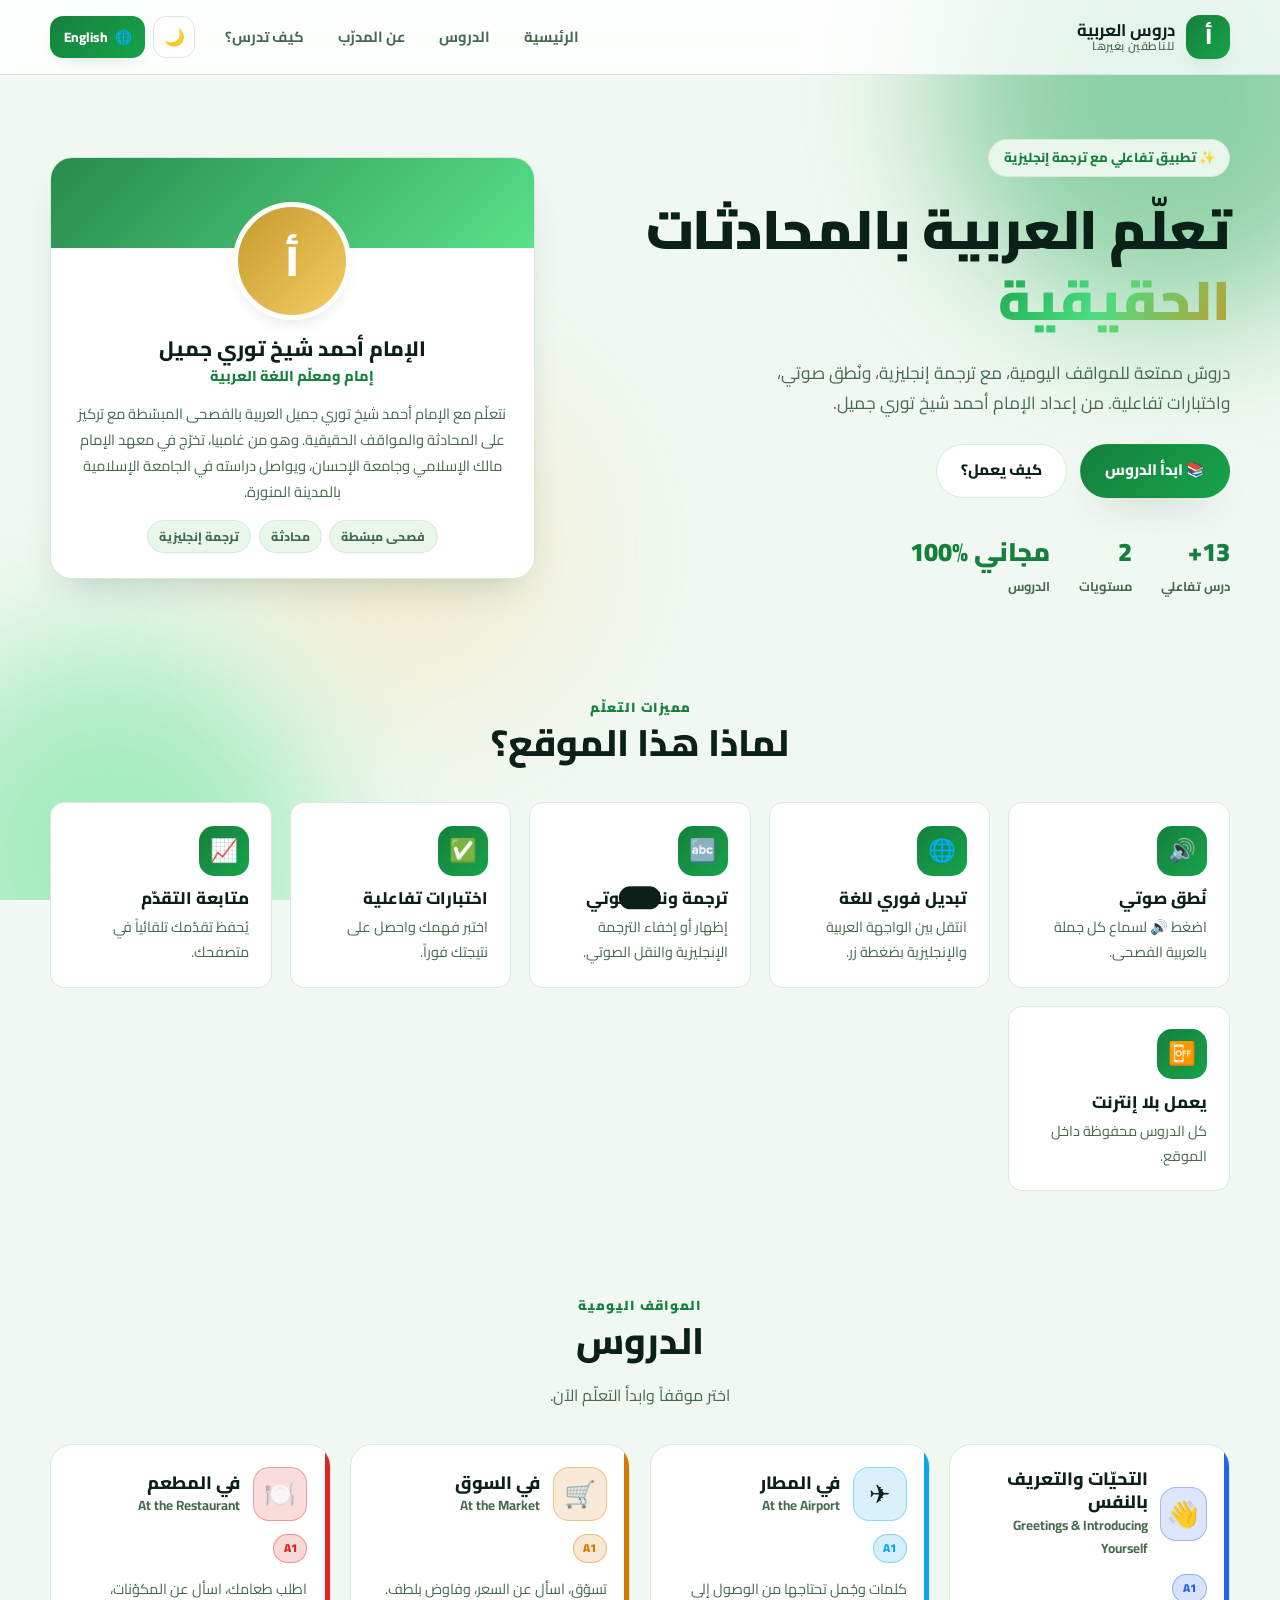
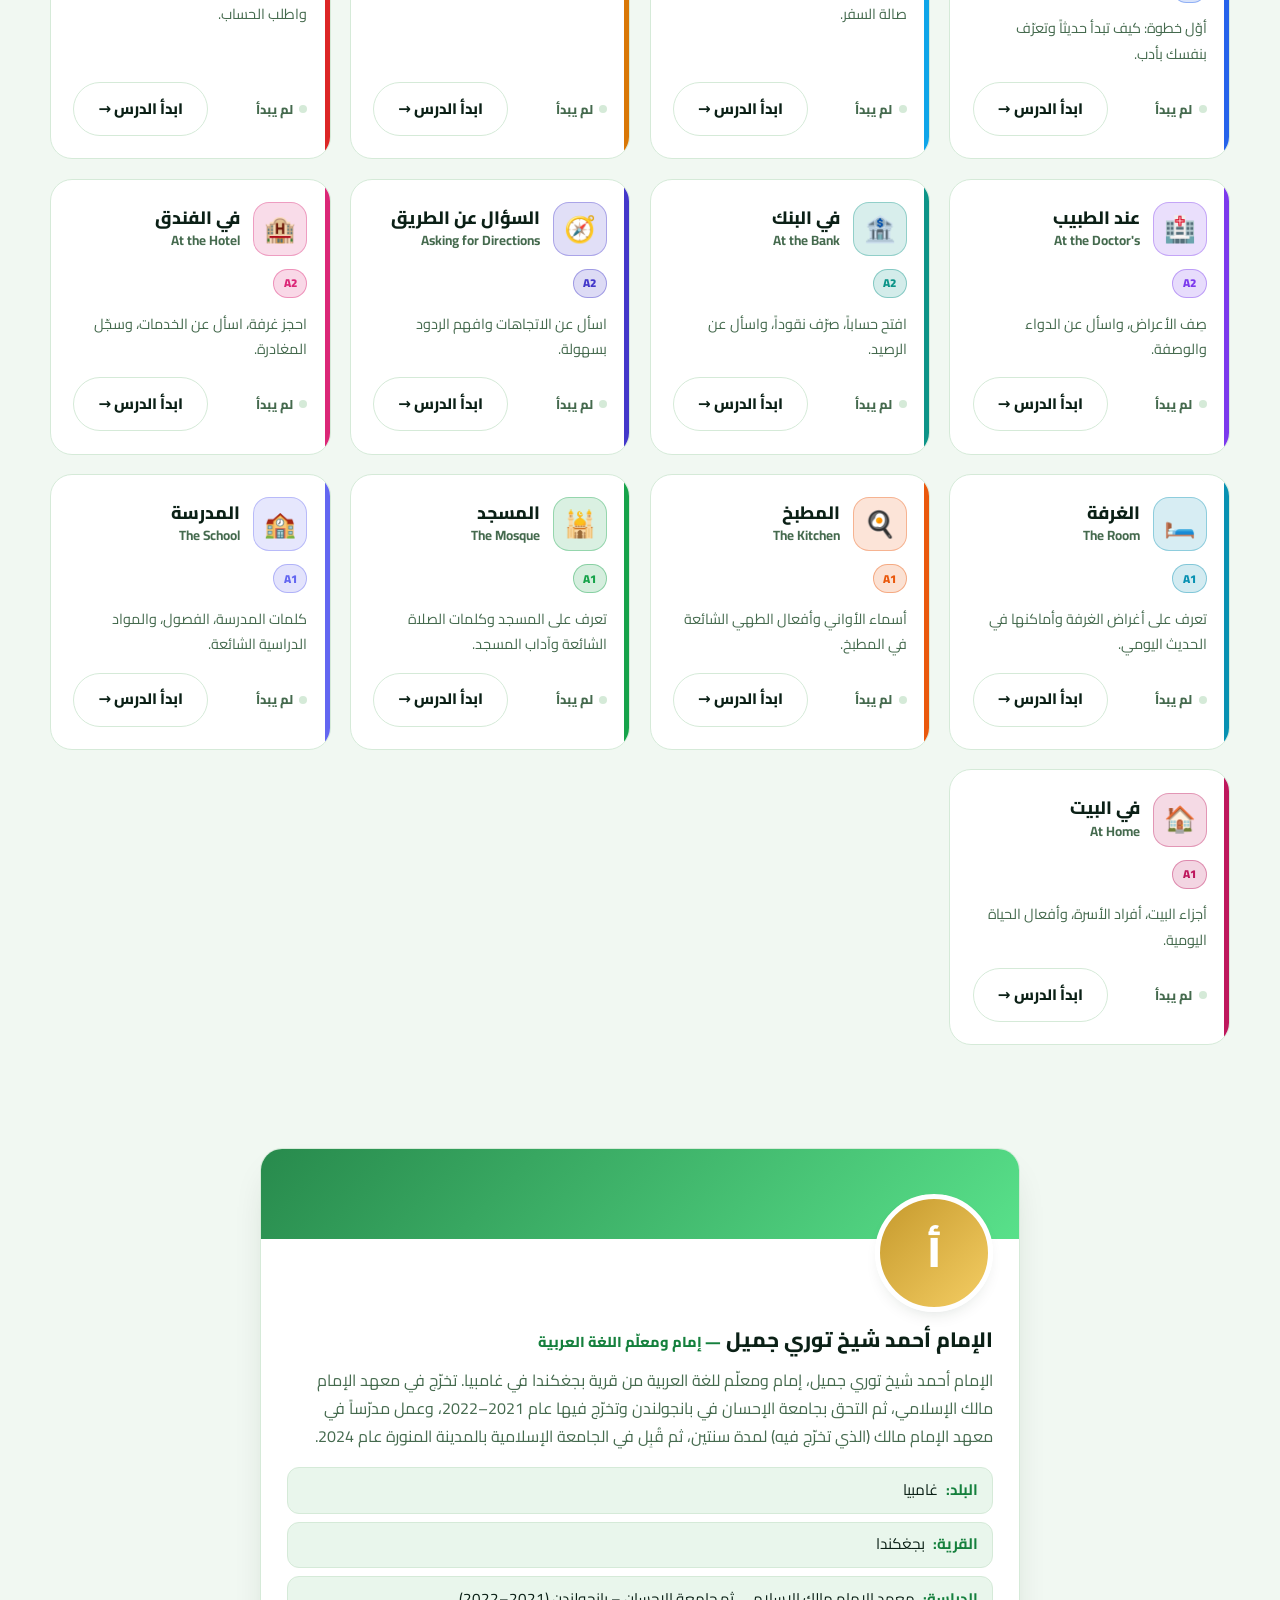
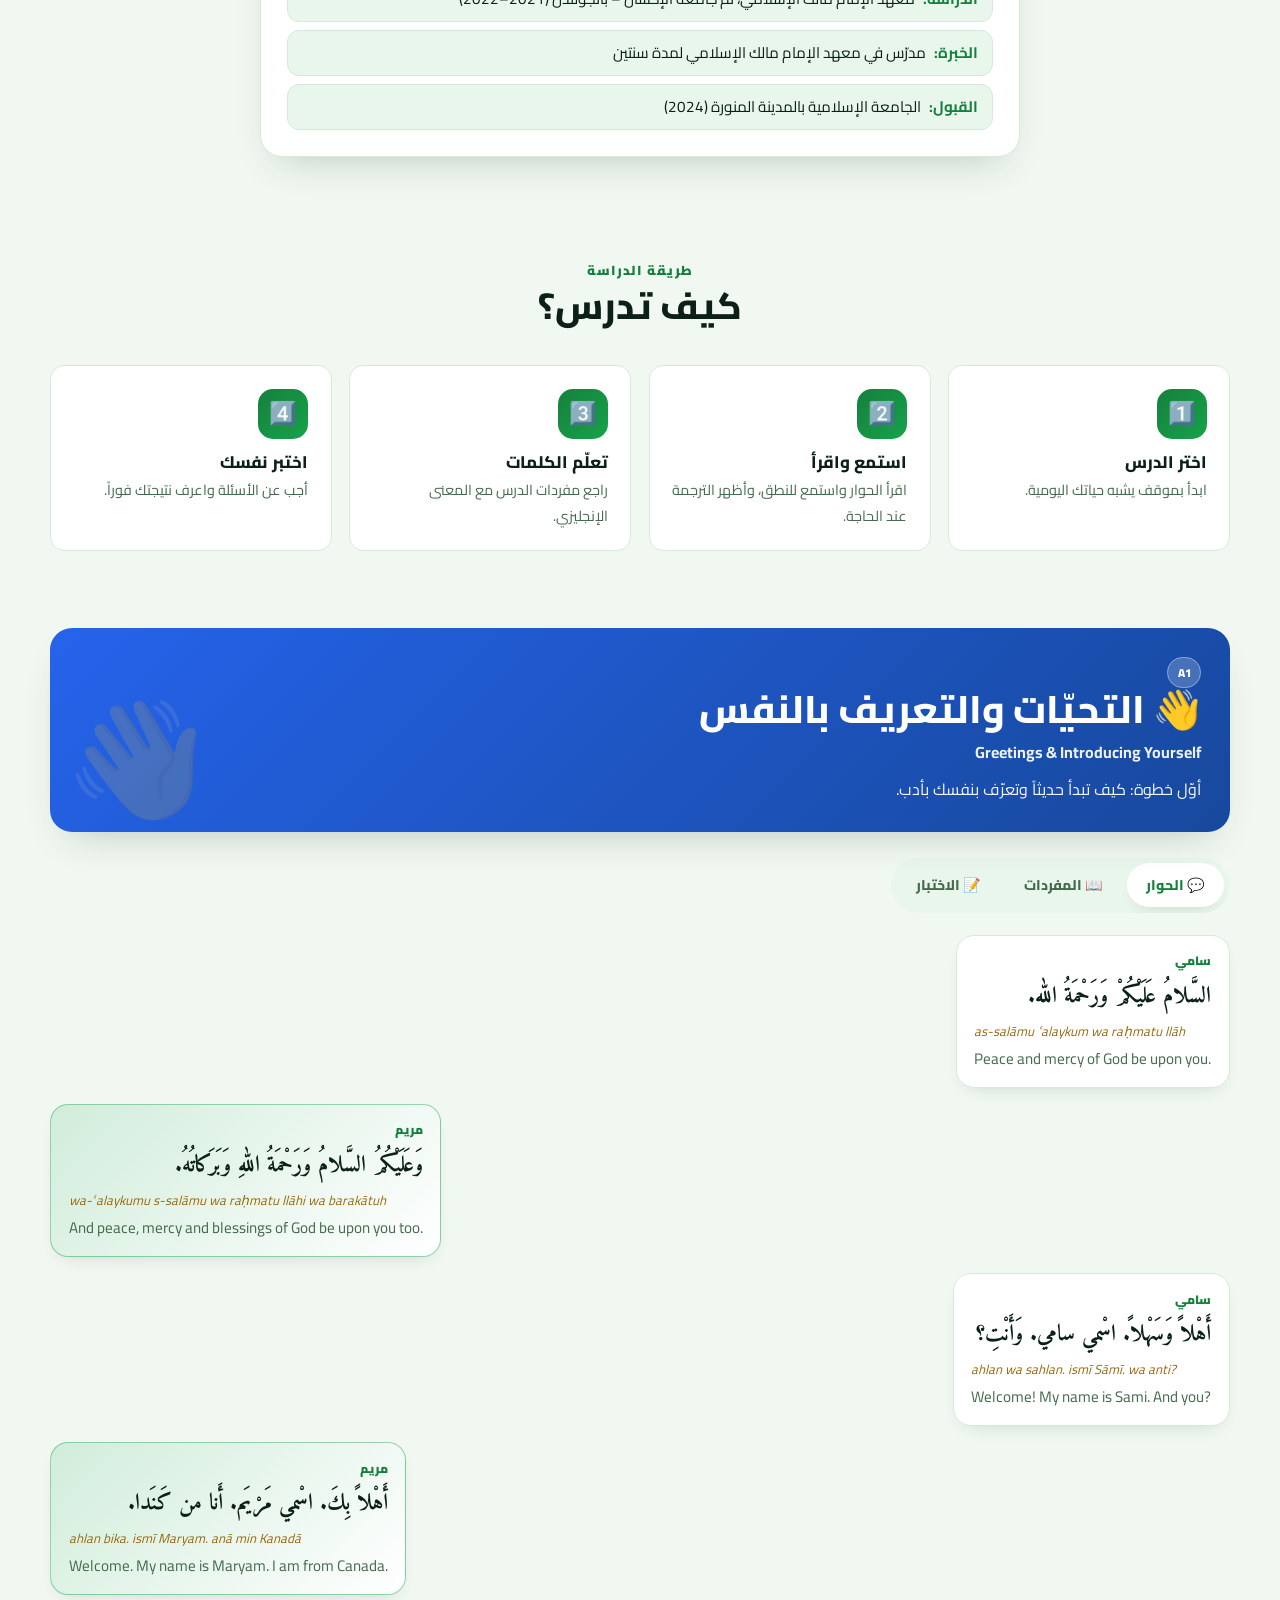
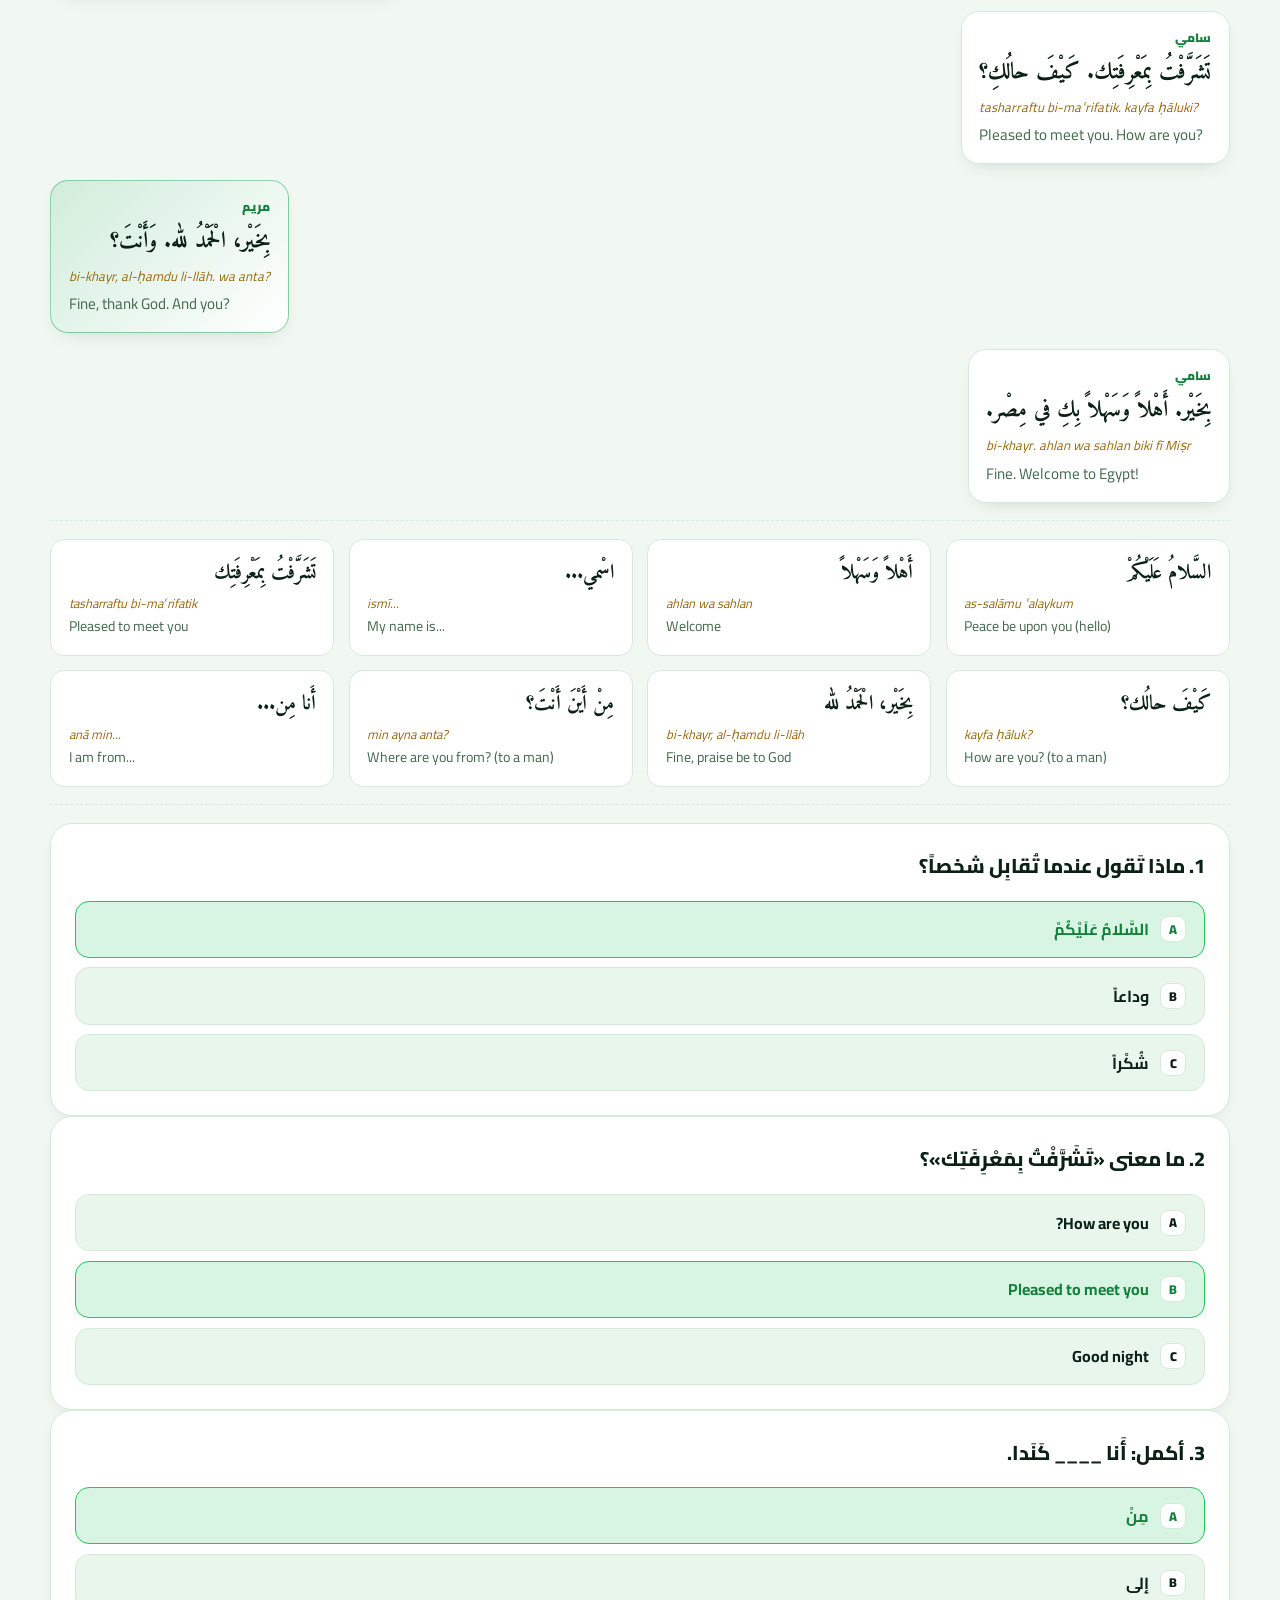
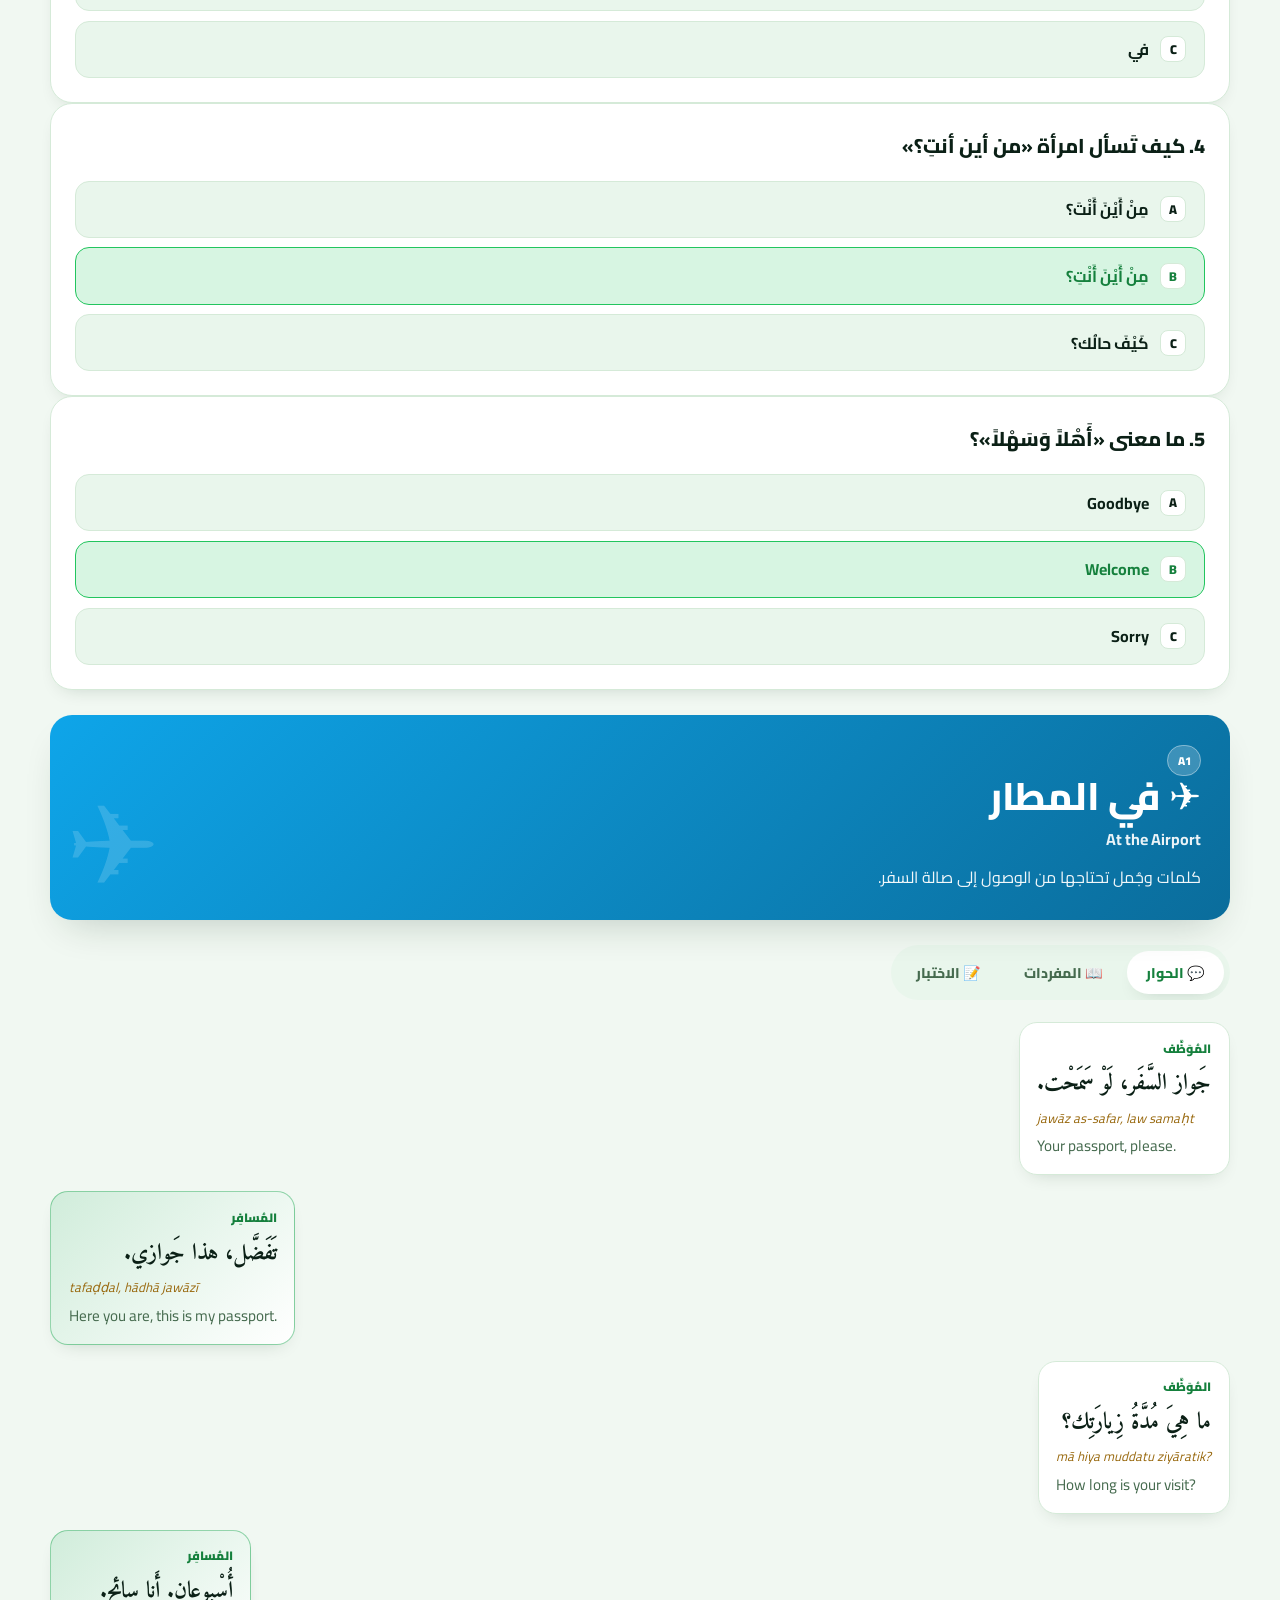
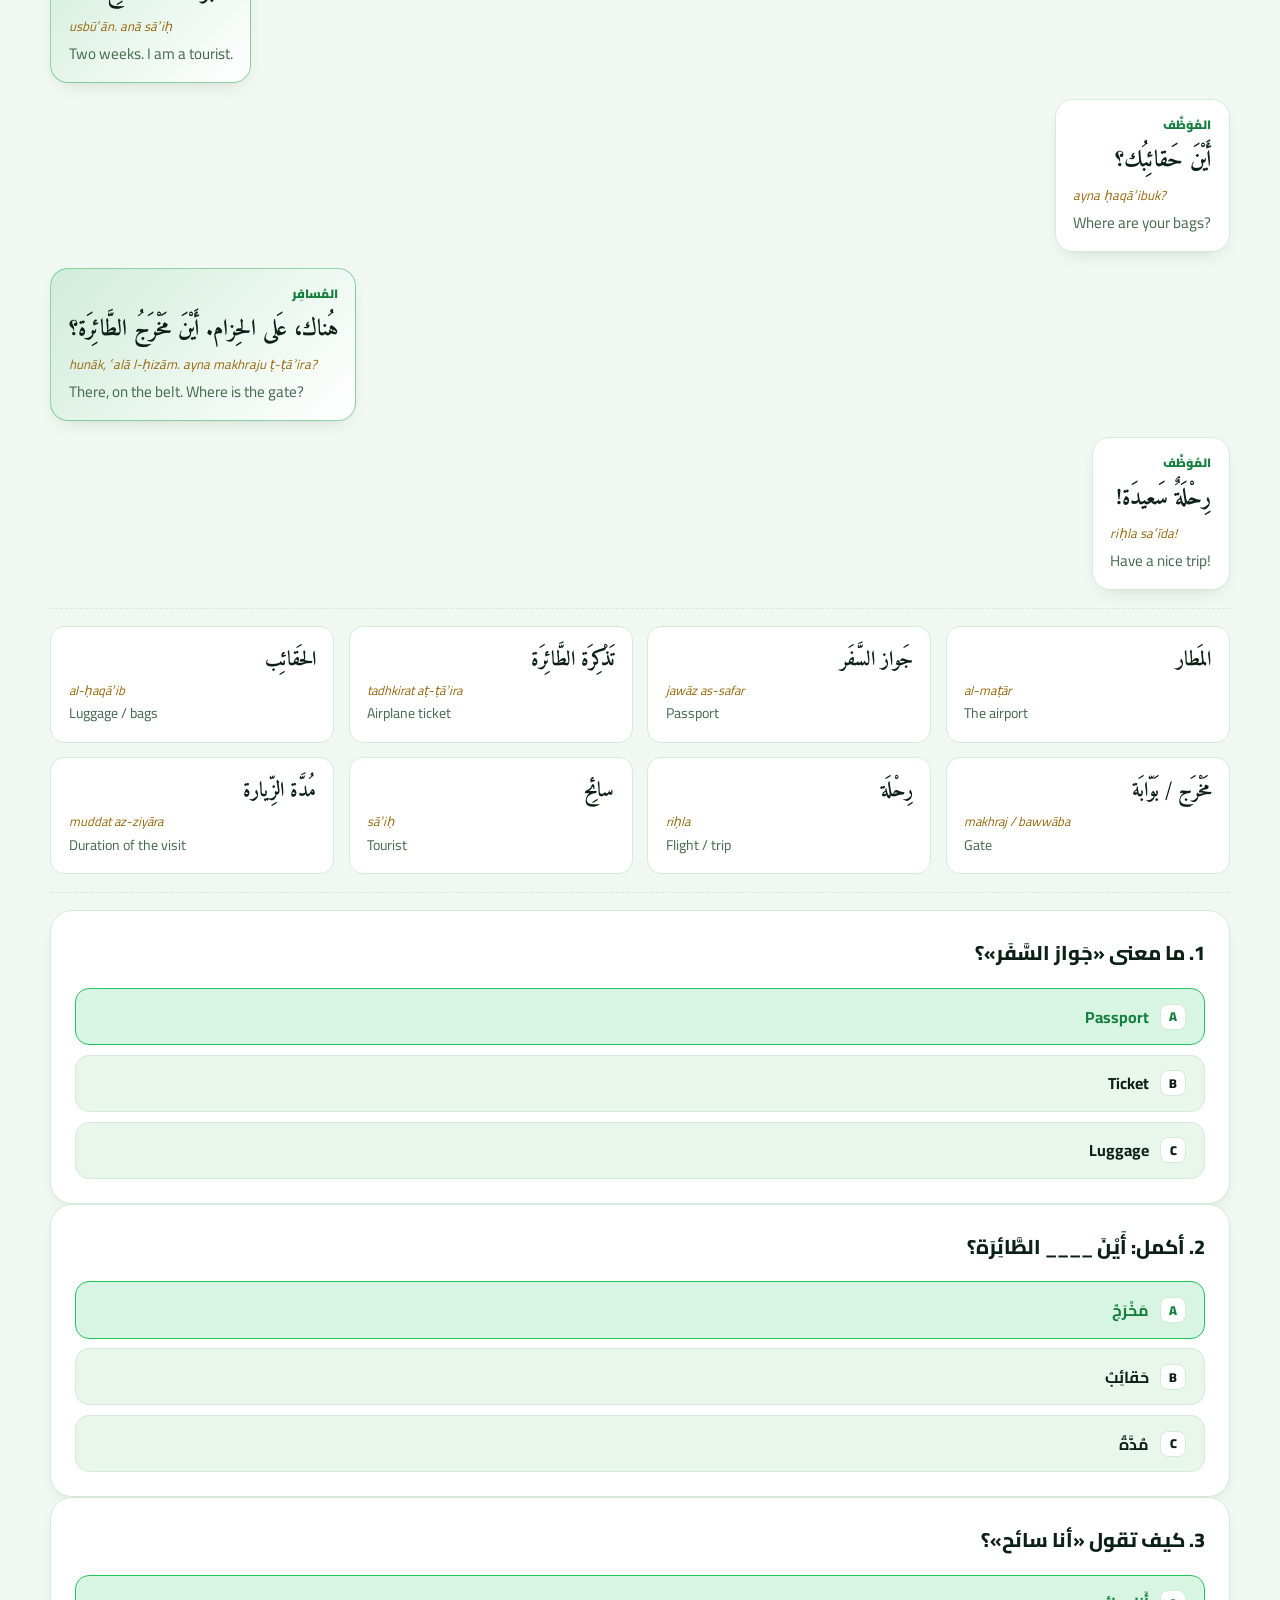
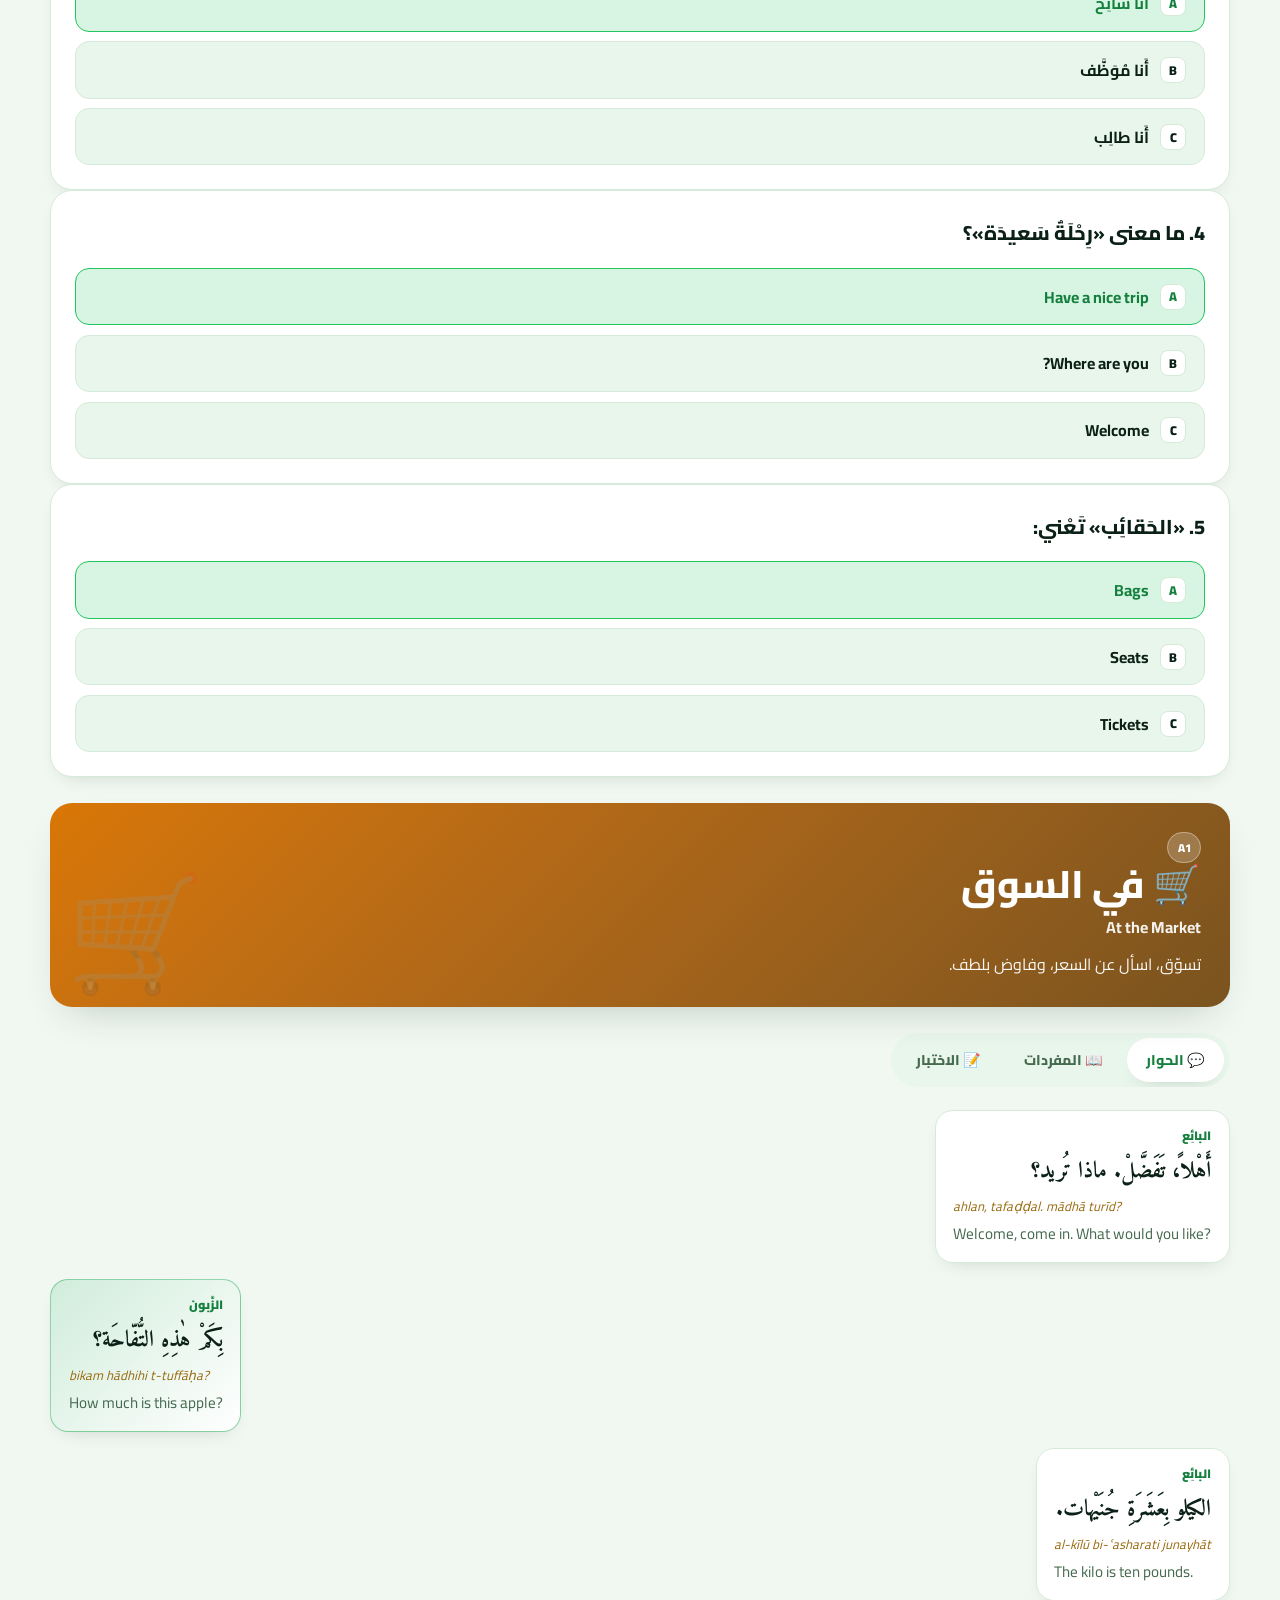
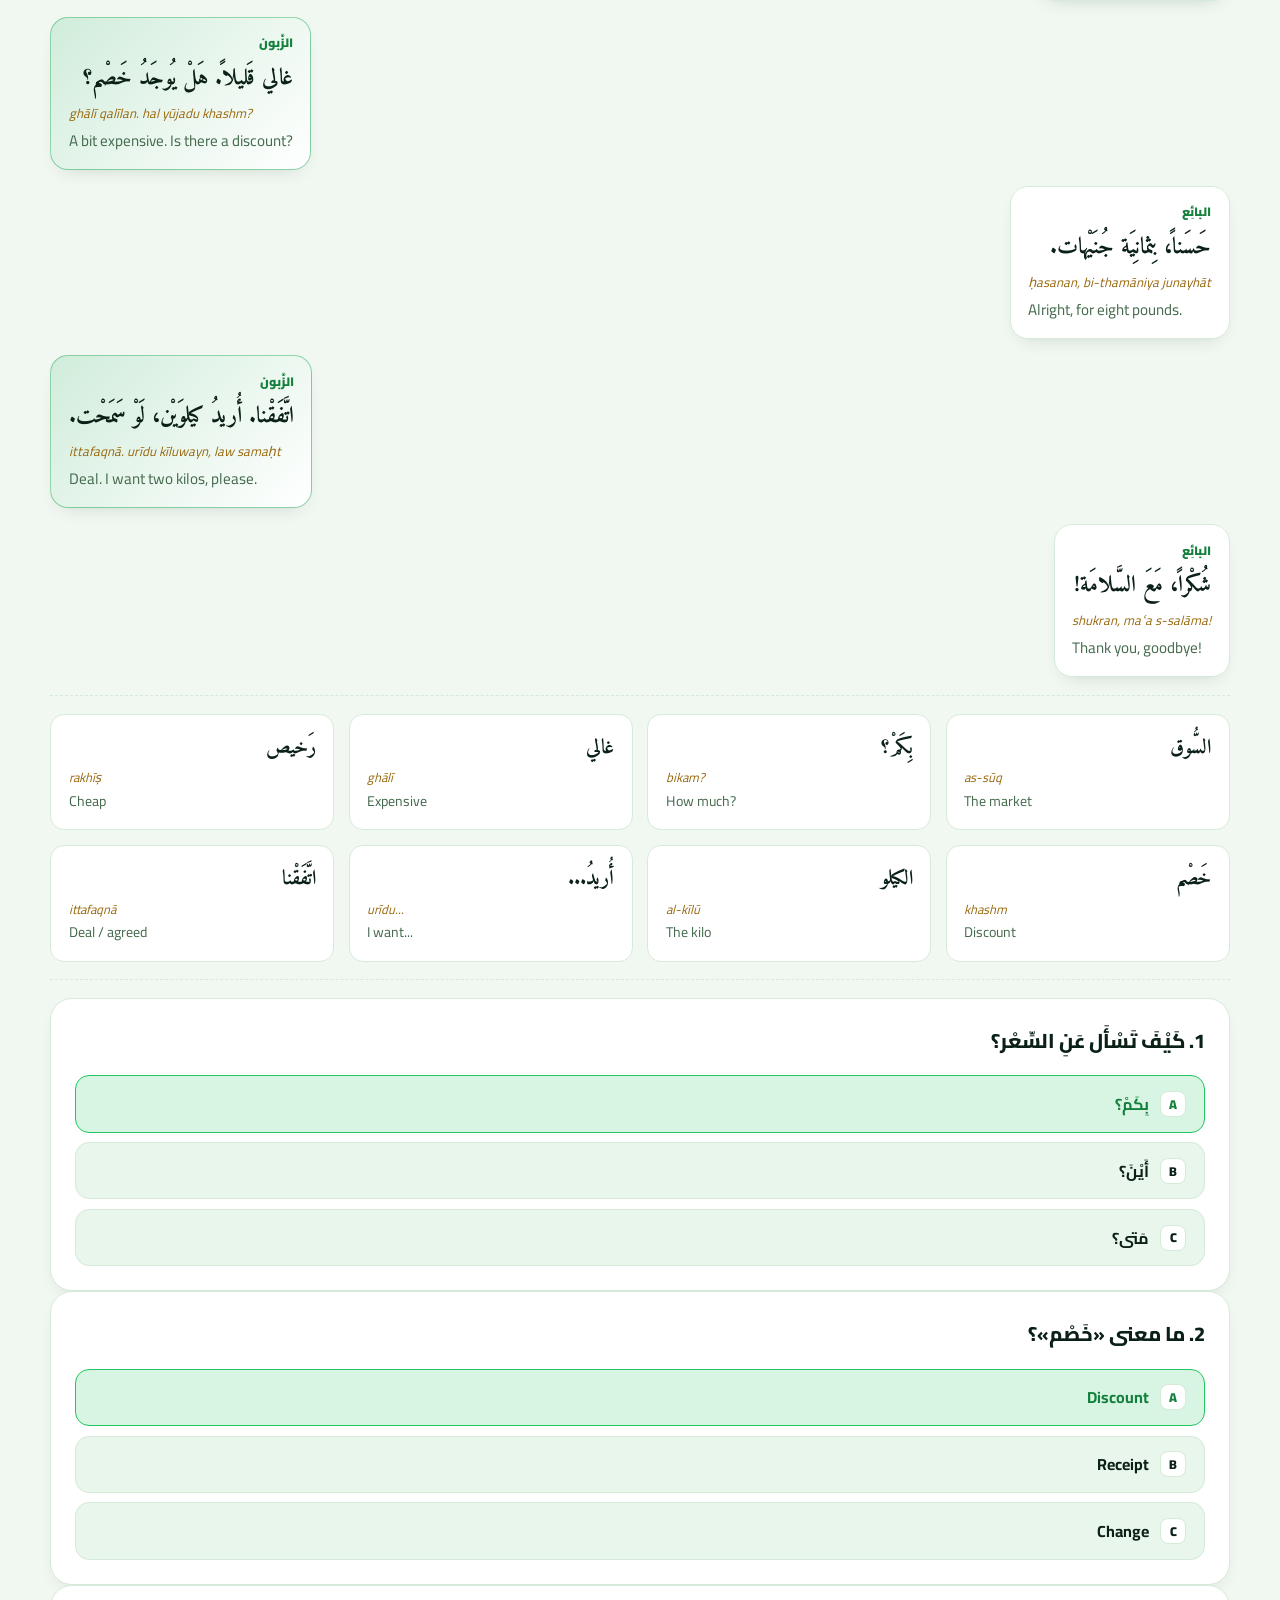
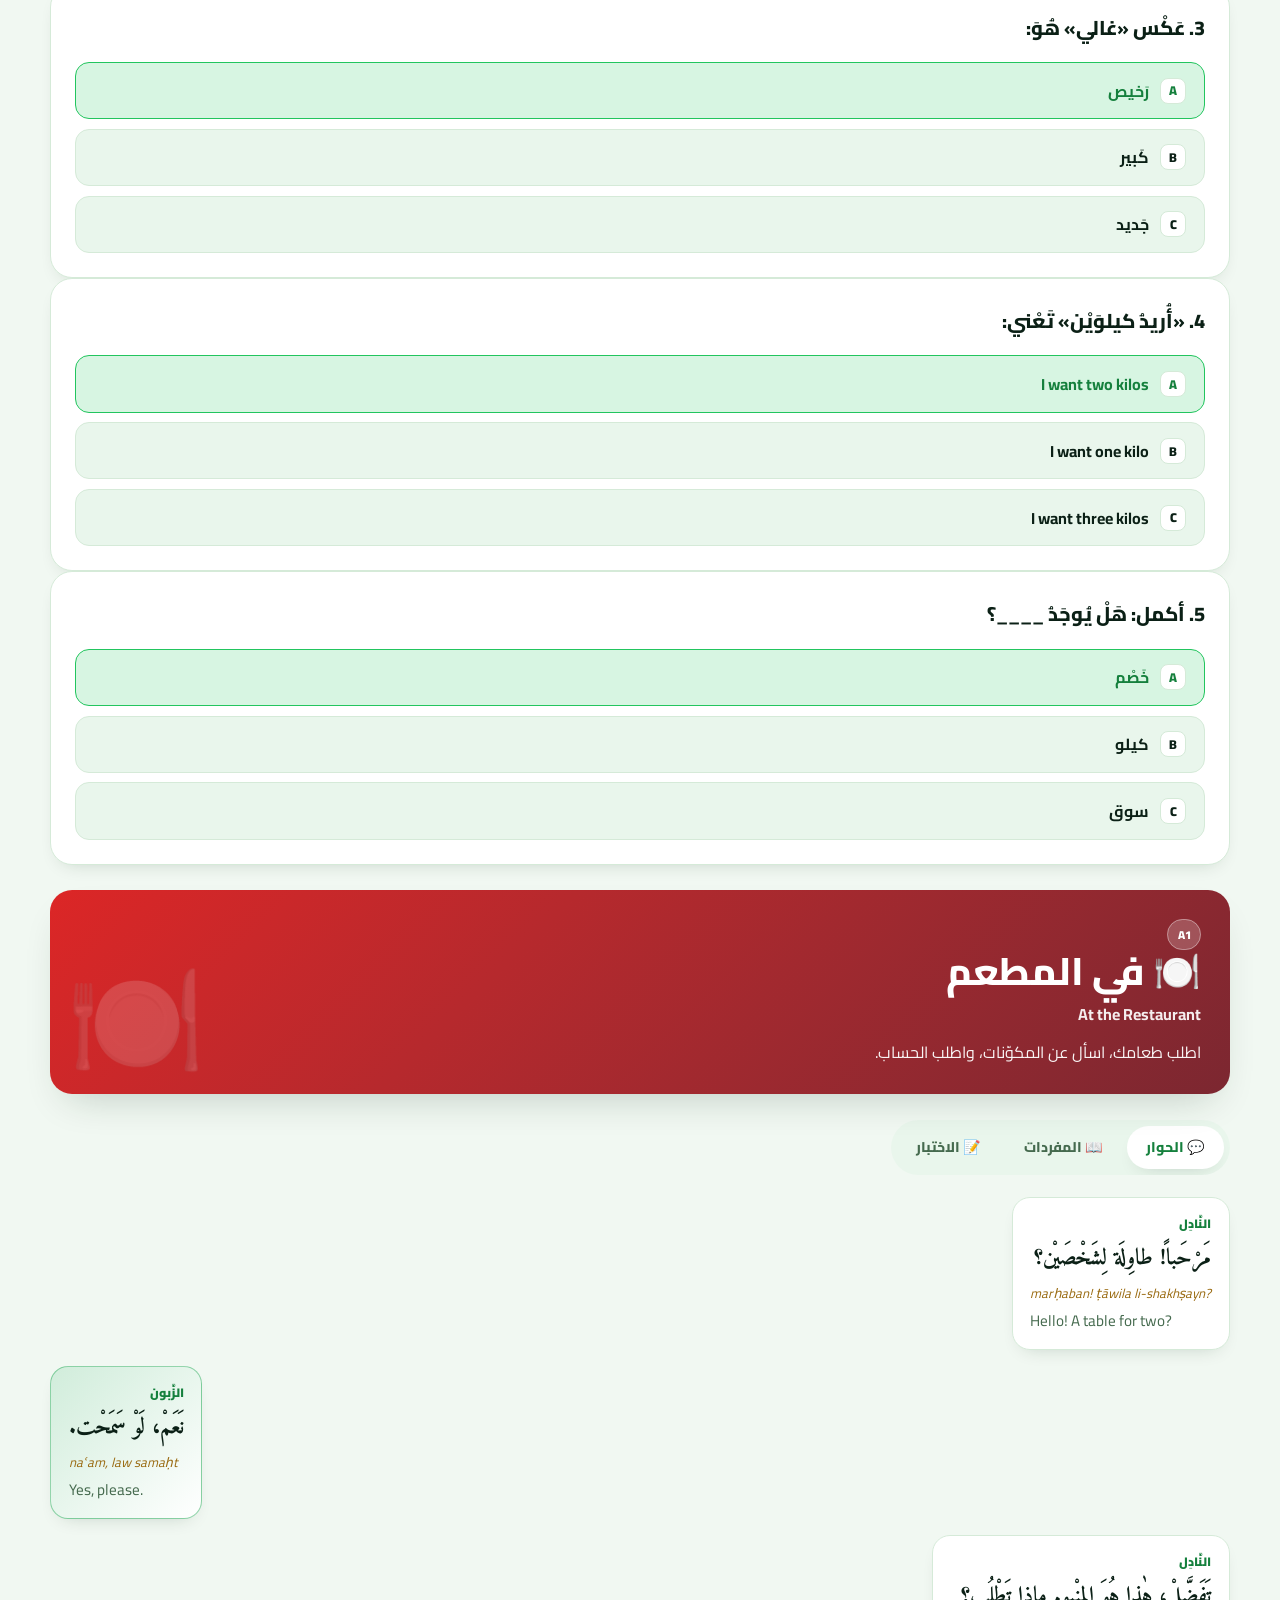
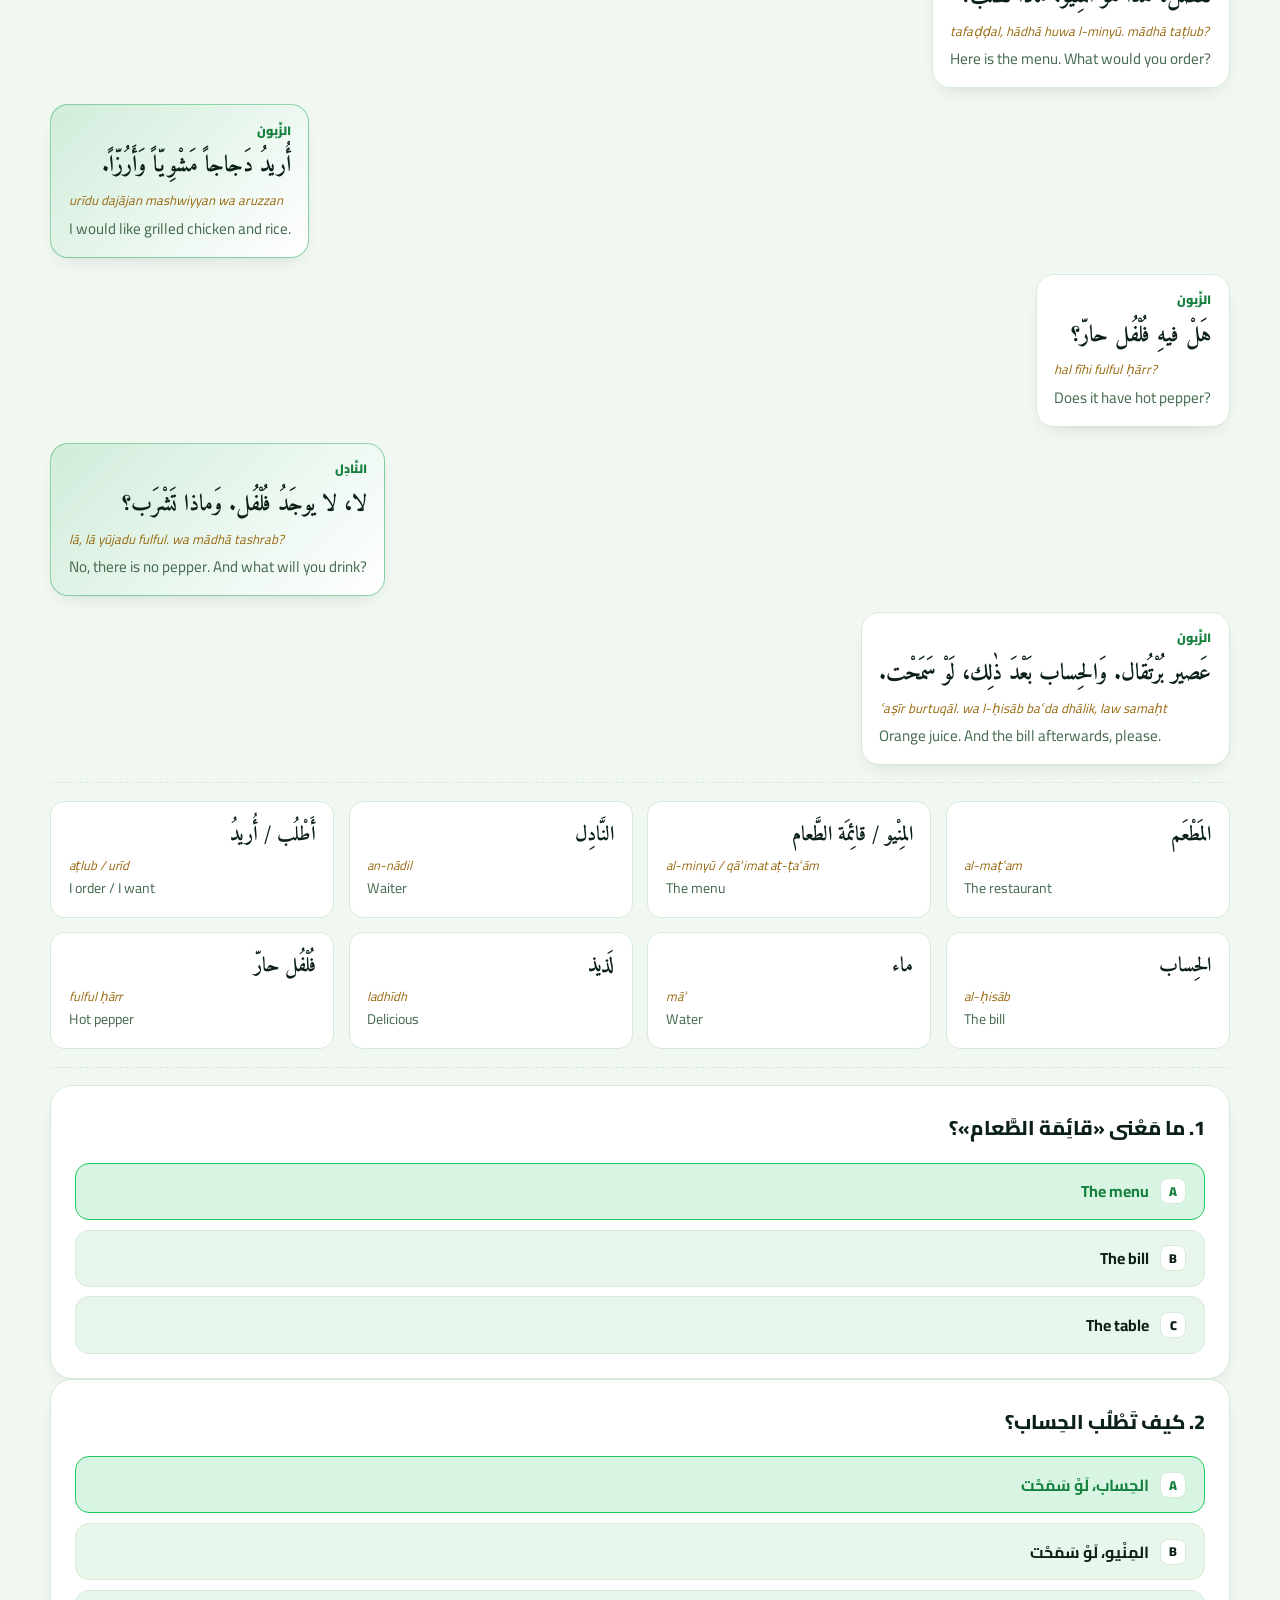
==== full.html @ 33959048 "feat: website.pdf now includes the full site (home page + all 13 lessons) in the site design; add fu" ====
<!DOCTYPE html>
<html lang="ar" dir="rtl" data-accent="green" data-theme="light">
<head>
<meta charset="UTF-8" />
<meta name="viewport" content="width=device-width, initial-scale=1.0" />
<title>الموقع كاملاً — دروس العربية للناطقين بغيرها | الإمام أحمد شيخ توري جميل</title>
<!-- same stylesheet as the site -->
<link rel="stylesheet" href="assets/css/styles.css?v=5" />
<style>
  /* ---- render the whole site (all views at once) with the site look ---- */
  .panel { display: block !important; }                 /* show dialogue + vocab + quiz together */
  .pdf-section { break-before: page; }
  .pdf-section:first-of-type { break-before: auto; }
  .site-header { position: static !important; }
  .toolbar, .lesson-tools, .speak-btn, .back-btn, .accent-menu { display: none !important; }
  .question-card, .vocab-card, .lesson-card, .feature, .teacher-card,
  .bio-facts li, .lesson-hero { break-inside: avoid; }
  .panel + .panel { margin-top: 1.1rem; border-top: 1px dashed var(--line); padding-top: 1.1rem; }
  .pdf-section > .wrap { padding-top: .4rem; }
  .site-footer { break-before: page; }
</style>
</head>
<body class="show-trans show-tr">

  <!-- animated background -->
  <div class="bg-deco" aria-hidden="true">
    <span class="blob b1"></span>
    <span class="blob b2"></span>
    <span class="blob b3"></span>
  </div>

  <!-- Header -->
  <header class="site-header">
    <div class="wrap header-inner">
      <a class="brand" href="#/">
        <span class="brand-logo">أ</span>
        <span class="brand-text">
          <b data-i18n="brand">دروس العربية</b>
          <span data-i18n="brandSub">للناطقين بغيرها</span>
        </span>
      </a>
      <nav class="nav">
        <a href="#/" data-i18n="navHome">الرئيسية</a>
        <a href="#lessons" data-i18n="navLessons">الدروس</a>
        <a href="#about" data-i18n="navAbout">عن المدرّب</a>
        <a href="#how" data-i18n="navHow">كيف تدرس؟</a>
      </nav>
      <div class="header-actions">
        <button class="icon-btn" id="themeBtn" title="Theme" aria-label="Toggle theme">🌙</button>
        <button class="lang-btn" id="langBtn" title="Language">🌐 English</button>
      </div>
    </div>
  </header>

  <!-- Main app -->
  <main id="app"></main>

  <!-- Footer -->
  <footer class="site-footer">
    <div class="wrap footer-grid">
      <div class="footer-col">
        <div class="brand" style="margin-bottom:.6rem">
          <span class="brand-logo" style="width:38px;height:38px;font-size:1.1rem">أ</span>
          <span class="brand-text"><b data-i18n="brand">دروس العربية</b></span>
        </div>
        <p data-i18n="footerAbout">موقع تعليمي لتعليم العربية للناطقين بغيرها.</p>
        <p style="opacity:.8;font-size:.82rem" data-i18n="savedHint">يُحفظ تقدّمك تلقائياً</p>
      </div>
      <div class="footer-col">
        <h4 data-i18n="footerLinks">روابط</h4>
        <ul>
          <li><a href="#/" data-i18n="navHome">الرئيسية</a></li>
          <li><a href="#lessons" data-i18n="navLessons">الدروس</a></li>
          <li><a href="#about" data-i18n="navAbout">عن المدرّب</a></li>
          <li><a href="#how" data-i18n="navHow">كيف تدرس؟</a></li>
        </ul>
      </div>
      <div class="footer-col">
        <h4 data-i18n="footerContact">تواصل</h4>
        <ul>
          <li><a href="#about" data-i18n="aboutTitle">الإمام أحمد شيخ توري جميل</a></li>
          <li><a href="#lessons" data-i18n="navLessons">الدروس</a></li>
        </ul>
      </div>
    </div>
    <div class="wrap footer-bottom">
      © <span id="year"></span> — <span data-i18n="madeBy">من إعداد</span>
      <span data-i18n="author">الإمام أحمد شيخ توري جميل</span> ·
      <span data-i18n="rights">جميع الحقوق محفوظة</span>
    </div>
  </footer>

  <!-- Toast -->
  <div class="toast" id="toast" role="status" aria-live="polite"></div>

  <script src="assets/js/lessons.js?v=5"></script>
  <script src="assets/js/app.js?v=5"></script>
  <script>
  /* Build one document that contains the home page + every lesson (site design). */
  document.addEventListener("DOMContentLoaded", function () {
    // Arabic, with translation + transliteration visible (the site defaults)
    state.lang = "ar";
    state.showTrans = true;
    state.showTr = true;
    document.documentElement.setAttribute("dir", "rtl");
    document.documentElement.setAttribute("lang", "ar");
    document.body.classList.add("show-trans", "show-tr");

    var el = document.getElementById("year");
    if (el) el.textContent = new Date().getFullYear();

    var parts = [];

    // 1) HOME
    renderHome();
    parts.push('<section class="pdf-section pdf-home">' + document.querySelector("#app").innerHTML + "</section>");

    // 2) EVERY LESSON
    LESSONS.forEach(function (l) {
      renderLesson(l.id);
      var html = document.querySelector("#app").innerHTML;

      // static quiz: questions + options, correct answer highlighted
      var quiz = l.quiz.map(function (q, qi) {
        var opts = q.options.map(function (o, oi) {
          return '<div class="option ' + (oi === q.answer ? "correct" : "") + '">' +
                 '<span class="key">' + String.fromCharCode(65 + oi) + "</span>" +
                 "<span>" + esc(o[state.lang]) + "</span></div>";
        }).join("");
        return '<div class="question-card"><div class="q-text">' + (qi + 1) + ". " +
               esc(q.q[state.lang]) + '</div><div class="options">' + opts + "</div></div>";
      }).join("");

      html = html.replace(
        '<div class="panel" id="panel-quiz"></div>',
        '<div class="panel" id="panel-quiz">' + quiz + "</div>"
      );

      parts.push('<section class="pdf-section pdf-lesson">' + html + "</section>");
    });

    document.querySelector("#app").innerHTML = parts.join("");

    // make sure every animated block is visible
    document.querySelectorAll(".reveal").forEach(function (r) { r.classList.add("in"); });
  });
  </script>
</body>
</html>
---- assets/css/styles.css ----
/* =========================================================
   Arabic Lessons — Design System
   الإمام أحمد شيخ توري جميل | Imam Ahmad Sheikh Touray Jameel
   لوحة الألوان: أخضر + ذهبي (ويمكن للقارئ تغيير اللون)
   ========================================================= */

/* ---------- Fonts ---------- */
@import url('https://fonts.googleapis.com/css2?family=Amiri:ital,wght@0,400;0,700;1,400&family=Cairo:wght@400;600;700;800;900&family=Poppins:wght@400;500;600;700;800&display=swap');

/* ---------- Theme tokens ---------- */
:root {
  /* الأخضر (اللون الافتراضي) */
  --brand-1: #15803d;
  --brand-2: #16a34a;
  --brand-3: #4ade80;
  /* الذهبي */
  --gold: #c69a2d;
  --gold-2: #f4cd63;

  --tr-color: #9a6b12;

  --bg: #f1f8f2;
  --bg-soft: #ffffff;
  --surface: #ffffff;
  --surface-2: #e9f6ec;
  --text: #0b2016;
  --text-soft: #456a4e;
  --line: #d5ead8;
  --shadow: 0 18px 40px -18px rgba(6, 40, 22, .24);
  --shadow-sm: 0 8px 20px -12px rgba(6, 40, 22, .24);
  --ring: rgba(22, 163, 74, .35);

  --radius: 22px;
  --radius-sm: 14px;
  --maxw: 1180px;
  --header-h: 74px;
}

html[data-theme="dark"] {
  --bg: #04140c;
  --bg-soft: #071f13;
  --surface: #0b2717;
  --surface-2: #10341f;
  --text: #e9fbef;
  --text-soft: #a9d0b6;
  --line: #1d4630;
  --tr-color: #f0c14b;
  --shadow: 0 20px 45px -20px rgba(0, 0, 0, .8);
  --shadow-sm: 0 10px 22px -14px rgba(0, 0, 0, .85);
  --ring: rgba(74, 222, 128, .38);
}

/* ---------- Reset ---------- */
*, *::before, *::after { box-sizing: border-box; }

html { scroll-behavior: smooth; }

body {
  margin: 0;
  font-family: "Cairo", "Poppins", system-ui, sans-serif;
  background: var(--bg);
  color: var(--text);
  line-height: 1.75;
  min-height: 100vh;
  overflow-x: hidden;
  transition: background .4s ease, color .4s ease;
}

html[dir="ltr"] body { font-family: "Poppins", "Cairo", system-ui, sans-serif; }

h1, h2, h3, h4 { margin: 0 0 .4em; line-height: 1.3; font-weight: 800; }

a { color: inherit; text-decoration: none; }
button { font-family: inherit; cursor: pointer; border: none; background: none; color: inherit; }
img { max-width: 100%; display: block; }

::selection { background: var(--brand-2); color: #fff; }

/* ---------- Animated backdrop ---------- */
.bg-deco {
  position: fixed;
  inset: 0;
  z-index: -1;
  overflow: hidden;
  pointer-events: none;
}
.blob {
  position: absolute;
  border-radius: 50%;
  filter: blur(70px);
  opacity: .45;
  animation: float 18s ease-in-out infinite;
}
.blob.b1 { width: 460px; height: 460px; background: var(--brand-2); top: -140px; inset-inline-start: -120px; }
.blob.b2 { width: 420px; height: 420px; background: var(--brand-3); bottom: -160px; inset-inline-end: -100px; animation-delay: -6s; }
.blob.b3 { width: 340px; height: 340px; background: var(--gold-2); top: 42%; inset-inline-start: 55%; opacity: .22; animation-delay: -11s; }

html[data-theme="dark"] .blob { opacity: .3; }

@keyframes float {
  0%, 100% { transform: translate(0, 0) scale(1); }
  33% { transform: translate(40px, -30px) scale(1.08); }
  66% { transform: translate(-30px, 25px) scale(.95); }
}

/* ---------- Layout ---------- */
.wrap { width: min(100% - 2.5rem, var(--maxw)); margin-inline: auto; }

/* ---------- Header ---------- */
.site-header {
  position: sticky;
  top: 0;
  z-index: 50;
  backdrop-filter: blur(14px);
  -webkit-backdrop-filter: blur(14px);
  background: color-mix(in srgb, var(--bg-soft) 78%, transparent);
  border-bottom: 1px solid var(--line);
}
.header-inner {
  height: var(--header-h);
  display: flex;
  align-items: center;
  gap: 1rem;
}
.brand { display: flex; align-items: center; gap: .7rem; font-weight: 900; }
.brand-logo {
  width: 44px; height: 44px;
  display: grid; place-items: center;
  border-radius: 14px;
  font-size: 1.35rem;
  color: #fff;
  background: linear-gradient(135deg, var(--brand-1), var(--brand-2));
  box-shadow: var(--shadow-sm);
}
.brand-text { display: flex; flex-direction: column; line-height: 1.15; }
.brand-text b { font-size: 1.05rem; }
.brand-text span { font-size: .72rem; color: var(--text-soft); font-weight: 600; letter-spacing: .5px; }

.nav { margin-inline-start: auto; display: flex; align-items: center; gap: .4rem; }
.nav a {
  padding: .5rem .85rem;
  border-radius: 999px;
  font-weight: 700;
  font-size: .92rem;
  color: var(--text-soft);
  transition: .25s;
}
.nav a:hover, .nav a.active { color: var(--brand-1); background: var(--surface-2); }
html[data-theme="dark"] .nav a:hover, html[data-theme="dark"] .nav a.active { color: var(--brand-3); }

.header-actions { display: flex; align-items: center; gap: .5rem; }

.icon-btn {
  width: 42px; height: 42px;
  display: grid; place-items: center;
  border-radius: 13px;
  background: var(--surface);
  border: 1px solid var(--line);
  color: var(--text);
  font-size: 1.05rem;
  transition: .25s;
}
.icon-btn:hover { transform: translateY(-2px); border-color: var(--brand-2); color: var(--brand-1); box-shadow: var(--shadow-sm); }

.lang-btn {
  display: flex; align-items: center; gap: .45rem;
  padding: .5rem .85rem;
  border-radius: 13px;
  background: linear-gradient(135deg, var(--brand-1), var(--brand-2));
  color: #fff;
  font-weight: 800;
  font-size: .85rem;
  box-shadow: var(--shadow-sm);
  transition: .25s;
}
.lang-btn:hover { transform: translateY(-2px); filter: brightness(1.08); }

/* ---------- Buttons ---------- */
.btn {
  display: inline-flex; align-items: center; justify-content: center; gap: .5rem;
  padding: .8rem 1.5rem;
  border-radius: 999px;
  font-weight: 800;
  font-size: .95rem;
  transition: .25s;
  border: 1px solid transparent;
}
.btn-primary {
  color: #fff;
  background: linear-gradient(135deg, var(--brand-1), var(--brand-2));
  box-shadow: var(--shadow);
}
.btn-primary:hover { transform: translateY(-3px); filter: brightness(1.06); }
.btn-ghost {
  background: var(--surface);
  border-color: var(--line);
  color: var(--text);
}
.btn-ghost:hover { border-color: var(--brand-2); color: var(--brand-1); transform: translateY(-3px); }
.btn-gold {
  color: #3b2a00;
  background: linear-gradient(135deg, var(--gold), var(--gold-2));
  box-shadow: 0 14px 30px -14px rgba(240, 180, 41, .8);
}
.btn-gold:hover { transform: translateY(-3px); }

/* ---------- Hero ---------- */
.hero { padding: 4rem 0 3rem; }
.hero-grid {
  display: grid;
  grid-template-columns: 1.15fr .85fr;
  gap: 2.5rem;
  align-items: center;
}
.eyebrow {
  display: inline-flex; align-items: center; gap: .5rem;
  padding: .4rem .9rem;
  border-radius: 999px;
  background: var(--surface-2);
  border: 1px solid var(--line);
  color: var(--brand-1);
  font-weight: 800;
  font-size: .82rem;
  margin-bottom: 1.1rem;
}
html[data-theme="dark"] .eyebrow { color: var(--brand-3); }

.hero h1 { font-size: clamp(2rem, 5vw, 3.4rem); font-weight: 900; letter-spacing: -.5px; }
.hero h1 .grad {
  background: linear-gradient(120deg, var(--brand-2), var(--brand-3) 45%, var(--gold));
  -webkit-background-clip: text;
  background-clip: text;
  color: transparent;
}
.hero p.lead { color: var(--text-soft); font-size: 1.08rem; max-width: 46ch; margin-bottom: 1.6rem; }
.hero-cta { display: flex; flex-wrap: wrap; gap: .8rem; }

.hero-stats { display: flex; gap: 1.8rem; margin-top: 2rem; flex-wrap: wrap; }
.hero-stats .num { font-size: 1.6rem; font-weight: 900; color: var(--brand-1); }
html[data-theme="dark"] .hero-stats .num { color: var(--brand-3); }
.hero-stats .lbl { font-size: .8rem; color: var(--text-soft); font-weight: 700; }

/* Hero card (teacher) */
.teacher-card {
  position: relative;
  background: var(--surface);
  border: 1px solid var(--line);
  border-radius: var(--radius);
  padding: 1.6rem;
  box-shadow: var(--shadow);
  text-align: center;
  overflow: hidden;
}
.teacher-card::before {
  content: "";
  position: absolute; inset: 0 0 auto 0; height: 90px;
  background: linear-gradient(135deg, var(--brand-1), var(--brand-3));
  opacity: .92;
}
.teacher-avatar {
  position: relative;
  width: 118px; height: 118px;
  margin: 1.2rem auto .9rem;
  border-radius: 50%;
  display: grid; place-items: center;
  font-size: 2.6rem; font-weight: 900; color: #fff;
  background: linear-gradient(135deg, var(--gold), var(--gold-2));
  border: 5px solid var(--surface);
  box-shadow: var(--shadow-sm);
}
.teacher-card h3 { font-size: 1.3rem; margin-bottom: .1rem; }
.teacher-card .role { color: var(--brand-1); font-weight: 800; font-size: .9rem; }
html[data-theme="dark"] .teacher-card .role { color: var(--brand-3); }
.teacher-card .bio { color: var(--text-soft); font-size: .92rem; margin: .8rem 0 1rem; }
.teacher-tags { display: flex; flex-wrap: wrap; gap: .45rem; justify-content: center; }
.tag {
  font-size: .76rem; font-weight: 800;
  padding: .28rem .7rem; border-radius: 999px;
  background: var(--surface-2); border: 1px solid var(--line); color: var(--text-soft);
}

/* ---------- Section ---------- */
.section { padding: 3.2rem 0; }
.section-head { text-align: center; max-width: 620px; margin: 0 auto 2.2rem; }
.section-head .kicker { color: var(--brand-1); font-weight: 900; font-size: .82rem; letter-spacing: 1px; text-transform: uppercase; }
html[data-theme="dark"] .section-head .kicker { color: var(--brand-3); }
.section-head h2 { font-size: clamp(1.6rem, 3.5vw, 2.3rem); }
.section-head p { color: var(--text-soft); }

/* ---------- Features ---------- */
.features { display: grid; grid-template-columns: repeat(auto-fit, minmax(210px, 1fr)); gap: 1.1rem; }
.feature {
  background: var(--surface);
  border: 1px solid var(--line);
  border-radius: var(--radius-sm);
  padding: 1.4rem;
  transition: .3s;
}
.feature:hover { transform: translateY(-5px); box-shadow: var(--shadow); }
.feature .fi {
  width: 50px; height: 50px; border-radius: 15px;
  display: grid; place-items: center; font-size: 1.4rem;
  background: linear-gradient(135deg, var(--brand-1), var(--brand-2));
  color: #fff; margin-bottom: .8rem;
}
.feature h3 { font-size: 1.05rem; margin-bottom: .25rem; }
.feature p { color: var(--text-soft); font-size: .9rem; margin: 0; }

/* ---------- Toolbar / filters ---------- */
.toolbar {
  display: flex; flex-wrap: wrap; gap: .7rem; align-items: center;
  justify-content: space-between; margin-bottom: 1.5rem;
}
.search-box {
  flex: 1; min-width: 220px;
  display: flex; align-items: center; gap: .6rem;
  background: var(--surface);
  border: 1px solid var(--line);
  border-radius: 999px;
  padding: .55rem 1rem;
}
.search-box input {
  flex: 1; border: none; outline: none; background: none;
  color: var(--text); font-family: inherit; font-size: .95rem;
}
.search-box input::placeholder { color: var(--text-soft); }

.chip-row { display: flex; gap: .4rem; flex-wrap: wrap; }
.chip {
  padding: .42rem .9rem; border-radius: 999px;
  background: var(--surface); border: 1px solid var(--line);
  font-weight: 800; font-size: .82rem; color: var(--text-soft); transition: .25s;
}
.chip:hover { color: var(--brand-1); border-color: var(--brand-2); }
.chip.active { background: linear-gradient(135deg, var(--brand-1), var(--brand-2)); color: #fff; border-color: transparent; }

/* ---------- Lesson cards ---------- */
.lessons-grid { display: grid; grid-template-columns: repeat(auto-fill, minmax(280px, 1fr)); gap: 1.2rem; }
.lesson-card {
  position: relative;
  background: var(--surface);
  border: 1px solid var(--line);
  border-radius: var(--radius);
  padding: 1.4rem;
  overflow: hidden;
  transition: .3s;
  display: flex; flex-direction: column;
}
.lesson-card::after {
  content: "";
  position: absolute; inset-inline-start: 0; top: 0; bottom: 0; width: 5px;
  background: var(--accent, var(--brand-2));
}
.lesson-card:hover { transform: translateY(-6px); box-shadow: var(--shadow); border-color: var(--accent); }
.lesson-top { display: flex; align-items: center; gap: .8rem; margin-bottom: .8rem; }
.lesson-emoji {
  width: 54px; height: 54px; border-radius: 16px;
  display: grid; place-items: center; font-size: 1.6rem;
  background: color-mix(in srgb, var(--accent) 16%, var(--surface));
  border: 1px solid color-mix(in srgb, var(--accent) 35%, transparent);
}
.lesson-card h3 { font-size: 1.12rem; margin: 0; }
.lesson-card .en-title { color: var(--text-soft); font-size: .84rem; font-weight: 700; }
.lesson-card p { color: var(--text-soft); font-size: .9rem; flex: 1; margin: .3rem 0 1rem; }

.badge {
  font-size: .72rem; font-weight: 900;
  padding: .22rem .6rem; border-radius: 999px;
  background: color-mix(in srgb, var(--accent) 18%, var(--surface));
  color: var(--accent);
  border: 1px solid color-mix(in srgb, var(--accent) 40%, transparent);
}
.lesson-meta { display: flex; align-items: center; gap: .5rem; margin-bottom: .5rem; }
.lesson-foot { display: flex; align-items: center; justify-content: space-between; gap: .6rem; }
.progress-mini { font-size: .8rem; font-weight: 800; color: var(--text-soft); display: flex; align-items: center; gap: .4rem; }
.progress-mini .dot { width: 8px; height: 8px; border-radius: 50%; background: var(--line); }
.progress-mini.done { color: #16a34a; }
.progress-mini.done .dot { background: #22c55e; }

/* ---------- Lesson view ---------- */
.back-btn { display: inline-flex; align-items: center; gap: .45rem; margin-bottom: 1.2rem; font-weight: 800; color: var(--text-soft); }
.back-btn:hover { color: var(--brand-1); }

.lesson-hero {
  border-radius: var(--radius);
  padding: 1.8rem;
  color: #fff;
  background: linear-gradient(135deg, var(--accent, var(--brand-1)), color-mix(in srgb, var(--accent, var(--brand-2)) 55%, #06283d));
  box-shadow: var(--shadow);
  margin-bottom: 1.6rem;
  position: relative;
  overflow: hidden;
}
.lesson-hero::after {
  content: attr(data-emoji);
  position: absolute; inset-inline-end: 1rem; bottom: -1.4rem;
  font-size: 7rem; opacity: .16;
}
.lesson-hero h1 { font-size: clamp(1.6rem, 4vw, 2.4rem); margin-bottom: .2rem; }
.lesson-hero .sub { opacity: .92; font-weight: 700; }
.lesson-hero .badge { background: rgba(255,255,255,.2); color: #fff; border-color: rgba(255,255,255,.35); }

.lesson-tools { display: flex; flex-wrap: wrap; gap: .5rem; margin-bottom: 1.4rem; }
.tool-toggle {
  display: inline-flex; align-items: center; gap: .45rem;
  padding: .5rem .9rem; border-radius: 999px;
  background: var(--surface); border: 1px solid var(--line);
  font-weight: 800; font-size: .84rem; color: var(--text-soft); transition: .25s;
}
.tool-toggle.on { background: linear-gradient(135deg, var(--brand-1), var(--brand-2)); color: #fff; border-color: transparent; }

.tabs { display: flex; gap: .3rem; margin-bottom: 1.4rem; background: var(--surface-2); padding: .35rem; border-radius: 999px; width: fit-content; max-width: 100%; overflow-x: auto; }
.tab {
  padding: .55rem 1.2rem; border-radius: 999px; font-weight: 800; font-size: .88rem;
  color: var(--text-soft); white-space: nowrap; transition: .25s;
}
.tab.active { background: var(--surface); color: var(--brand-1); box-shadow: var(--shadow-sm); }
html[data-theme="dark"] .tab.active { color: var(--brand-3); }

.panel { display: none; }
.panel.active { display: block; animation: fade .35s ease; }
@keyframes fade { from { opacity: 0; transform: translateY(8px); } to { opacity: 1; transform: none; } }

/* ---------- Dialogue ---------- */
.dialogue { display: flex; flex-direction: column; gap: 1rem; }
.line {
  display: flex; gap: .9rem; align-items: flex-start;
  max-width: 82%;
}
.line.right { margin-inline-start: auto; flex-direction: row-reverse; }
.line.right .bubble { background: linear-gradient(135deg, color-mix(in srgb, var(--brand-2) 20%, var(--surface)), var(--surface)); border-color: color-mix(in srgb, var(--brand-2) 45%, transparent); }
.bubble {
  background: var(--surface);
  border: 1px solid var(--line);
  border-radius: 18px;
  padding: .9rem 1.1rem;
  box-shadow: var(--shadow-sm);
  transition: .25s;
}
.bubble:hover { box-shadow: var(--shadow); }
.bubble .who { font-size: .76rem; font-weight: 900; color: var(--brand-1); margin-bottom: .15rem; }
html[data-theme="dark"] .bubble .who { color: var(--brand-3); }
.bubble .ar { font-family: "Amiri", "Cairo", serif; font-size: 1.42rem; font-weight: 700; line-height: 1.95; }
.bubble .tr { font-size: .82rem; color: var(--tr-color); font-style: italic; margin-top: .1rem; direction: ltr; text-align: start; }
.bubble .en { font-size: .95rem; color: var(--text-soft); margin-top: .2rem; direction: ltr; text-align: start; }
.speak-btn {
  flex: 0 0 auto;
  width: 40px; height: 40px; border-radius: 50%;
  display: grid; place-items: center;
  background: var(--surface-2); border: 1px solid var(--line);
  color: var(--brand-1); font-size: 1rem; transition: .25s;
}
.speak-btn:hover { background: var(--brand-2); color: #fff; transform: scale(1.08); }
.speak-btn.playing { background: var(--gold); color: #3b2a00; animation: pulse 1s infinite; }
@keyframes pulse { 0%,100% { transform: scale(1); } 50% { transform: scale(1.12); } }

.translation { display: none; }
body.show-trans .translation { display: block; }
body.show-tr .tr { display: block; }
body:not(.show-tr) .tr { display: none; }

/* ---------- Vocab ---------- */
.vocab-grid { display: grid; grid-template-columns: repeat(auto-fill, minmax(250px, 1fr)); gap: .9rem; }
.vocab-card {
  background: var(--surface); border: 1px solid var(--line);
  border-radius: var(--radius-sm); padding: 1rem 1.1rem;
  display: flex; align-items: center; gap: .8rem; transition: .25s;
}
.vocab-card:hover { transform: translateY(-3px); box-shadow: var(--shadow-sm); border-color: var(--brand-2); }
.vocab-card .vc-txt { flex: 1; }
.vocab-card .vc-ar { font-family: "Amiri", "Cairo", serif; font-size: 1.28rem; font-weight: 700; }
.vocab-card .vc-tr { font-size: .8rem; color: var(--tr-color); font-style: italic; direction: ltr; text-align: start; }
.vocab-card .vc-en { font-size: .88rem; color: var(--text-soft); direction: ltr; text-align: start; }

/* ---------- Quiz ---------- */
.quiz-head { display: flex; align-items: center; justify-content: space-between; gap: 1rem; margin-bottom: 1rem; flex-wrap: wrap; }
.quiz-progress { flex: 1; height: 9px; background: var(--surface-2); border-radius: 999px; overflow: hidden; min-width: 120px; }
.quiz-progress > i { display: block; height: 100%; width: 0; background: linear-gradient(90deg, var(--brand-2), var(--brand-3)); transition: width .35s; }
.score-pill { font-weight: 900; font-size: .85rem; padding: .35rem .8rem; border-radius: 999px; background: var(--surface-2); color: var(--brand-1); }
html[data-theme="dark"] .score-pill { color: var(--brand-3); }

.question-card {
  background: var(--surface); border: 1px solid var(--line);
  border-radius: var(--radius); padding: 1.5rem; box-shadow: var(--shadow-sm);
}
.question-card .q-text { font-size: 1.25rem; font-weight: 800; margin-bottom: 1.1rem; }
.options { display: flex; flex-direction: column; gap: .6rem; }
.option {
  text-align: start; width: 100%;
  padding: .85rem 1.1rem; border-radius: var(--radius-sm);
  background: var(--surface-2); border: 1.5px solid var(--line);
  font-weight: 700; font-size: 1rem; transition: .2s;
  display: flex; align-items: center; gap: .7rem;
}
.option .key {
  width: 26px; height: 26px; border-radius: 8px; flex: 0 0 auto;
  display: grid; place-items: center; font-size: .8rem; font-weight: 900;
  background: var(--surface); border: 1px solid var(--line);
}
.option:hover:not(:disabled) { border-color: var(--brand-2); transform: translateX(4px); }
html[dir="rtl"] .option:hover:not(:disabled) { transform: translateX(-4px); }
.option.correct { background: color-mix(in srgb, #22c55e 18%, var(--surface)); border-color: #22c55e; color: #15803d; }
html[data-theme="dark"] .option.correct { color: #86efac; }
.option.wrong { background: color-mix(in srgb, #ef4444 15%, var(--surface)); border-color: #ef4444; color: #b91c1c; }
html[data-theme="dark"] .option.wrong { color: #fca5a5; }
.option:disabled { cursor: default; }

.quiz-feedback { margin-top: 1rem; font-weight: 800; }
.quiz-nav { display: flex; gap: .6rem; margin-top: 1.2rem; flex-wrap: wrap; }

.quiz-result {
  text-align: center; background: var(--surface);
  border: 1px solid var(--line); border-radius: var(--radius);
  padding: 2.4rem 1.5rem; box-shadow: var(--shadow);
}
.quiz-result .ring {
  width: 140px; height: 140px; margin: 0 auto 1rem;
  border-radius: 50%; display: grid; place-items: center;
  font-size: 2.2rem; font-weight: 900; color: #fff;
  background: conic-gradient(var(--brand-2) var(--pct, 0%), var(--surface-2) 0);
  position: relative;
}
.quiz-result .ring::before {
  content: ""; position: absolute; inset: 12px; border-radius: 50%; background: var(--surface);
}
.quiz-result .ring span { position: relative; color: var(--brand-1); }
html[data-theme="dark"] .quiz-result .ring span { color: var(--brand-3); }

/* ---------- Footer ---------- */
.site-footer {
  margin-top: 3rem;
  padding: 2.4rem 0 1.6rem;
  border-top: 1px solid var(--line);
  background: color-mix(in srgb, var(--surface) 60%, transparent);
}
.footer-grid { display: grid; grid-template-columns: 1.4fr 1fr 1fr; gap: 1.6rem; }
.site-footer p, .site-footer a { color: var(--text-soft); font-size: .9rem; }
.site-footer a:hover { color: var(--brand-1); }
.footer-col h4 { font-size: .95rem; margin-bottom: .6rem; }
.footer-col ul { list-style: none; padding: 0; margin: 0; display: flex; flex-direction: column; gap: .35rem; }
.footer-bottom { text-align: center; margin-top: 1.8rem; padding-top: 1.2rem; border-top: 1px solid var(--line); color: var(--text-soft); font-size: .82rem; }

/* ---------- Toast ---------- */
.toast {
  position: fixed; inset-block-end: 1.4rem; inset-inline-start: 50%;
  transform: translateX(50%) translateY(140%);
  background: var(--text); color: var(--bg);
  padding: .7rem 1.3rem; border-radius: 999px;
  font-weight: 800; font-size: .88rem; z-index: 200;
  transition: transform .4s cubic-bezier(.2,.9,.3,1.4);
  box-shadow: var(--shadow);
}
html[dir="ltr"] .toast { transform: translateX(-50%) translateY(140%); }
.toast.show { transform: translateX(50%) translateY(0); }
html[dir="ltr"] .toast.show { transform: translateX(-50%) translateY(0); }

/* ---------- Reveal on scroll ---------- */
.reveal { opacity: 0; transform: translateY(24px); transition: opacity .6s ease, transform .6s ease; }
.reveal.in { opacity: 1; transform: none; }

/* ---------- Responsive ---------- */
@media (max-width: 940px) {
  .hero-grid { grid-template-columns: 1fr; }
  .teacher-card { max-width: 420px; margin-inline: auto; }
  .footer-grid { grid-template-columns: 1fr 1fr; }
}
@media (max-width: 640px) {
  .nav { display: none; }
  .header-actions { margin-inline-start: auto; }
  .brand-text span { display: none; }
  .line { max-width: 100%; }
  .footer-grid { grid-template-columns: 1fr; }
  .hero { padding-top: 2.5rem; }
}

@media (prefers-reduced-motion: reduce) {
  *, *::before, *::after { animation: none !important; transition: none !important; }
  .reveal { opacity: 1; transform: none; }
}

/* ---------- Print (website → PDF / paper) ---------- */
@media print {
  *, *::before, *::after { -webkit-print-color-adjust: exact !important; print-color-adjust: exact !important; }
  @page { size: A4; margin: 12mm; }
  .reveal { opacity: 1 !important; transform: none !important; }
  .site-header { position: static !important; }
  .bg-deco, .blob, .accent-menu, .toast, .header-actions { display: none !important; }
  .lesson-card, .feature, .teacher-card, .bio-facts li { break-inside: avoid; }
}

/* ---------- Accent themes (reader can change the color) ---------- */
html[data-accent="green"] { --brand-1: #15803d; --brand-2: #16a34a; --brand-3: #4ade80; --ring: rgba(22, 163, 74, .35); }
html[data-accent="blue"]  { --brand-1: #1e3a8a; --brand-2: #2563eb; --brand-3: #60a5fa; --ring: rgba(37, 99, 235, .35); }
html[data-accent="gold"]  { --brand-1: #b45309; --brand-2: #d97706; --brand-3: #fbbf24; --ring: rgba(217, 119, 6, .35); }
html[data-accent="purple"]{ --brand-1: #6d28d9; --brand-2: #7c3aed; --brand-3: #a78bfa; --ring: rgba(124, 58, 237, .35); }
html[data-accent="rose"]  { --brand-1: #be123c; --brand-2: #e11d48; --brand-3: #fb7185; --ring: rgba(225, 29, 72, .35); }
html[data-accent="teal"]  { --brand-1: #0f766e; --brand-2: #14b8a6; --brand-3: #5eead4; --ring: rgba(20, 184, 166, .35); }

.accent-wrap { position: relative; }.accent-menu {
  position: absolute; top: calc(100% + .55rem); inset-inline-end: 0;
  display: flex; gap: .4rem; flex-wrap: wrap; max-width: 200px;
  background: var(--surface); border: 1px solid var(--line);
  border-radius: 16px; padding: .6rem; box-shadow: var(--shadow); z-index: 70;
}
.accent-menu[hidden] { display: none; }
.swatch {
  width: 28px; height: 28px; border-radius: 50%;
  background: var(--sw); border: 2px solid var(--surface);
  box-shadow: 0 0 0 1px var(--line); transition: transform .2s, box-shadow .2s;
}
.swatch:hover { transform: scale(1.15); }
.swatch.active { box-shadow: 0 0 0 2px var(--surface), 0 0 0 4px var(--sw); }

@media (max-width: 640px) {
  .accent-menu { inset-inline-end: -60px; }
}

/* ---------- Instructor bio facts ---------- */
.bio-facts {
  list-style: none; padding: 0; margin: 1.1rem 0 0;
  display: grid; gap: .5rem;
}
.bio-facts li {
  display: flex; flex-wrap: wrap; align-items: baseline; gap: .5rem;
  background: var(--surface-2); border: 1px solid var(--line);
  border-radius: 12px; padding: .55rem .9rem; font-size: .95rem;
}
.bio-facts li b { color: var(--brand-1); white-space: nowrap; }
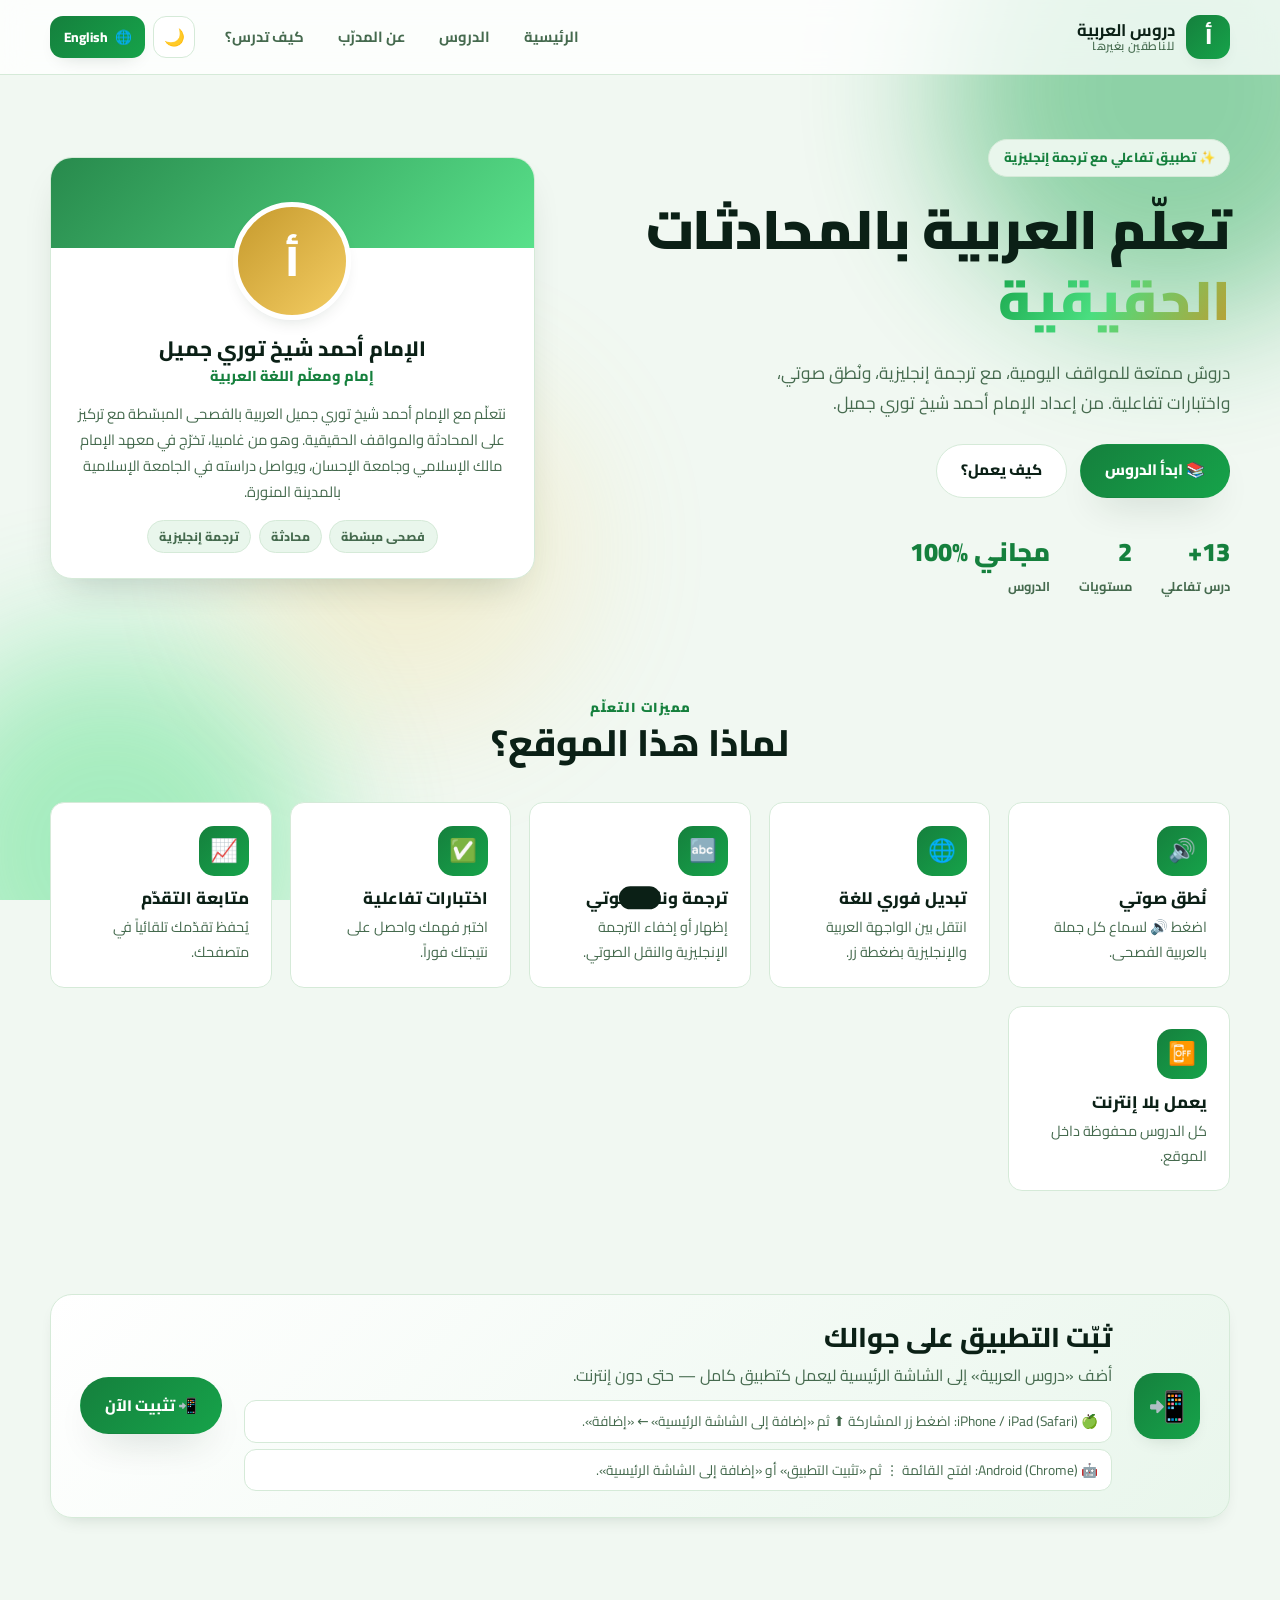
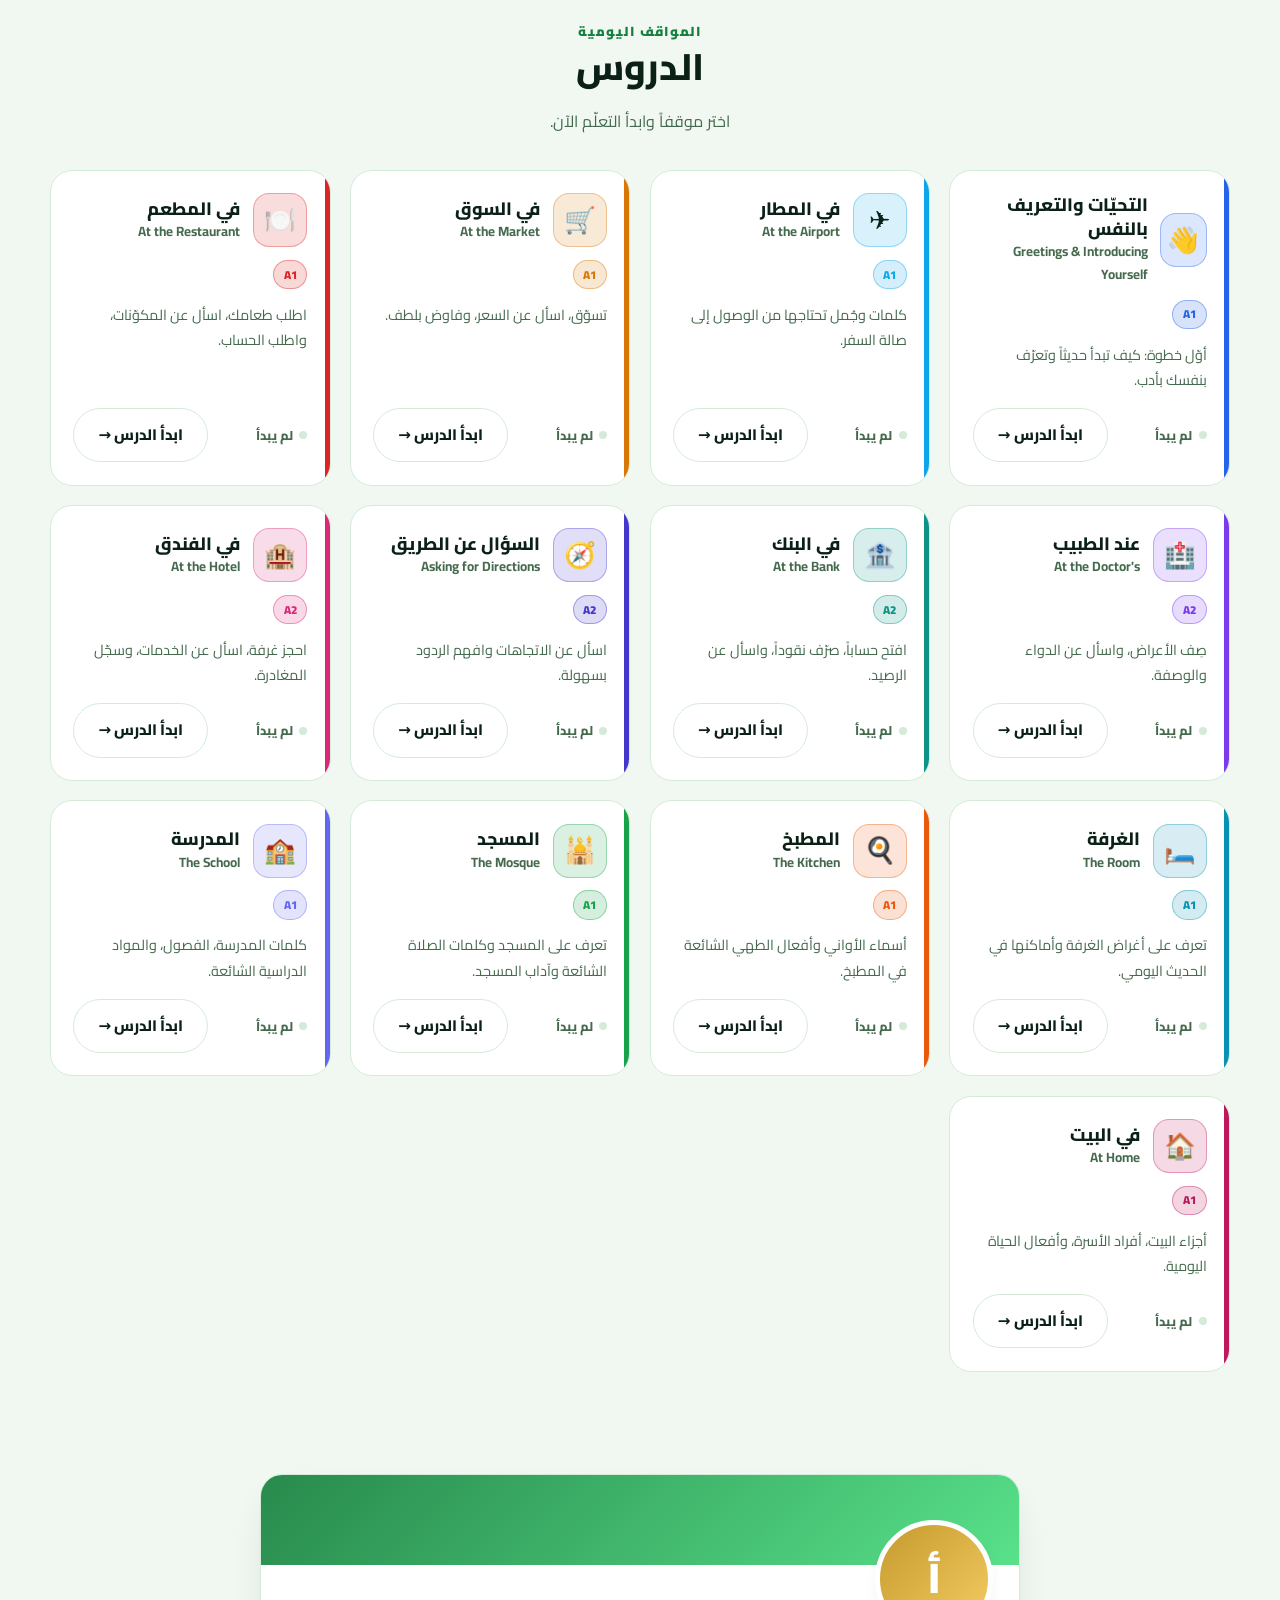
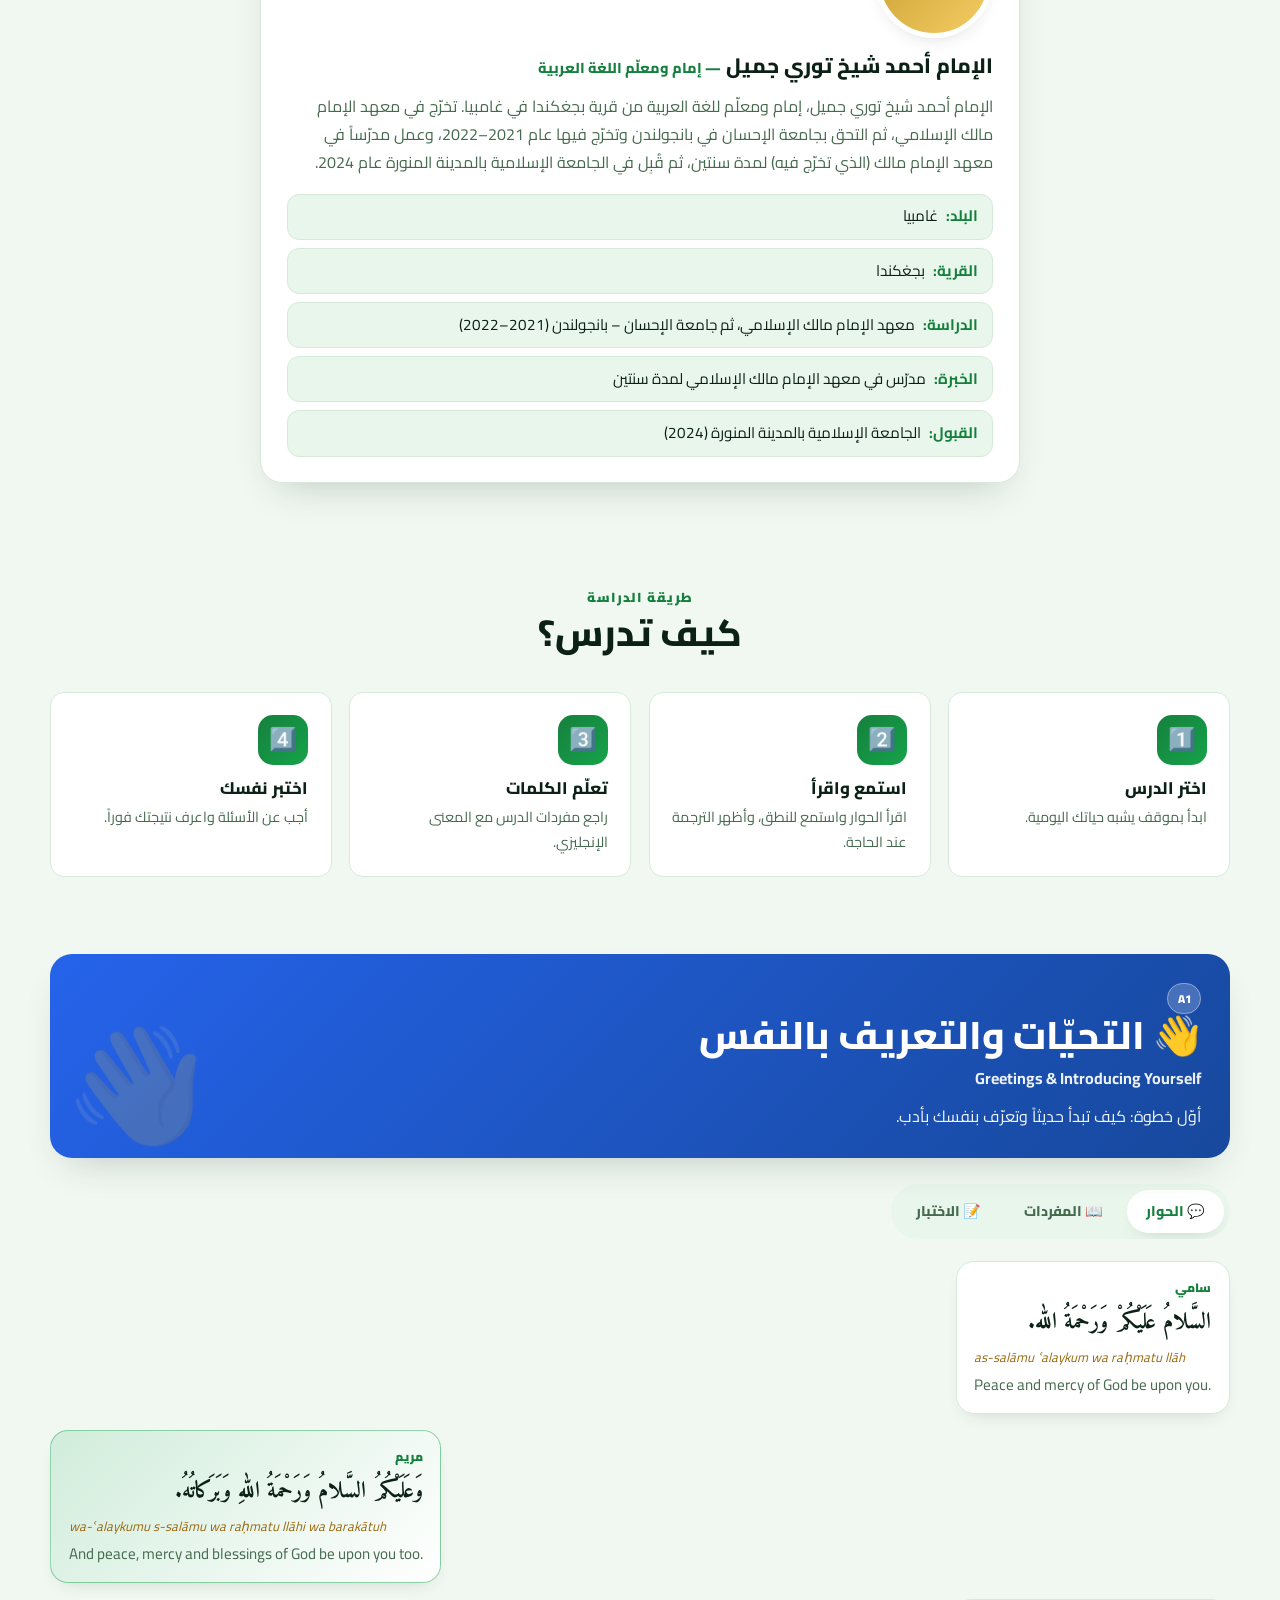
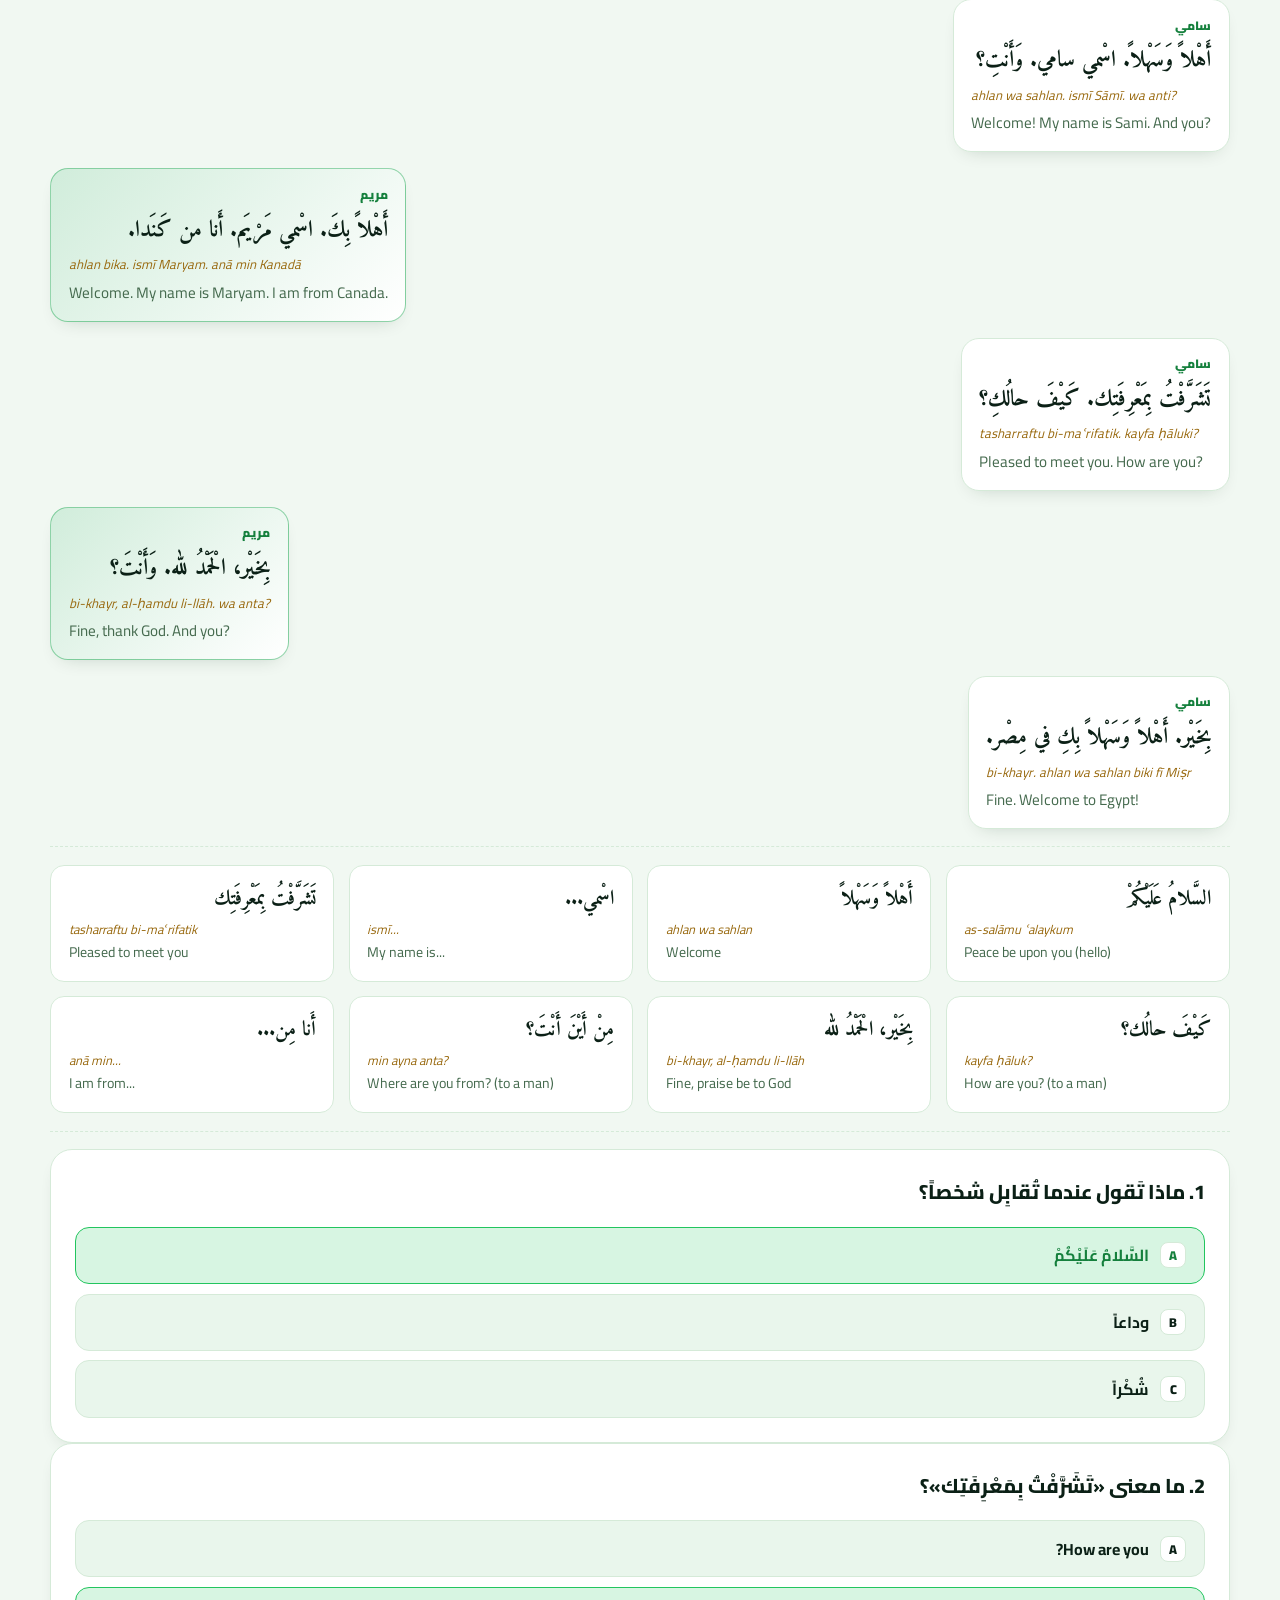
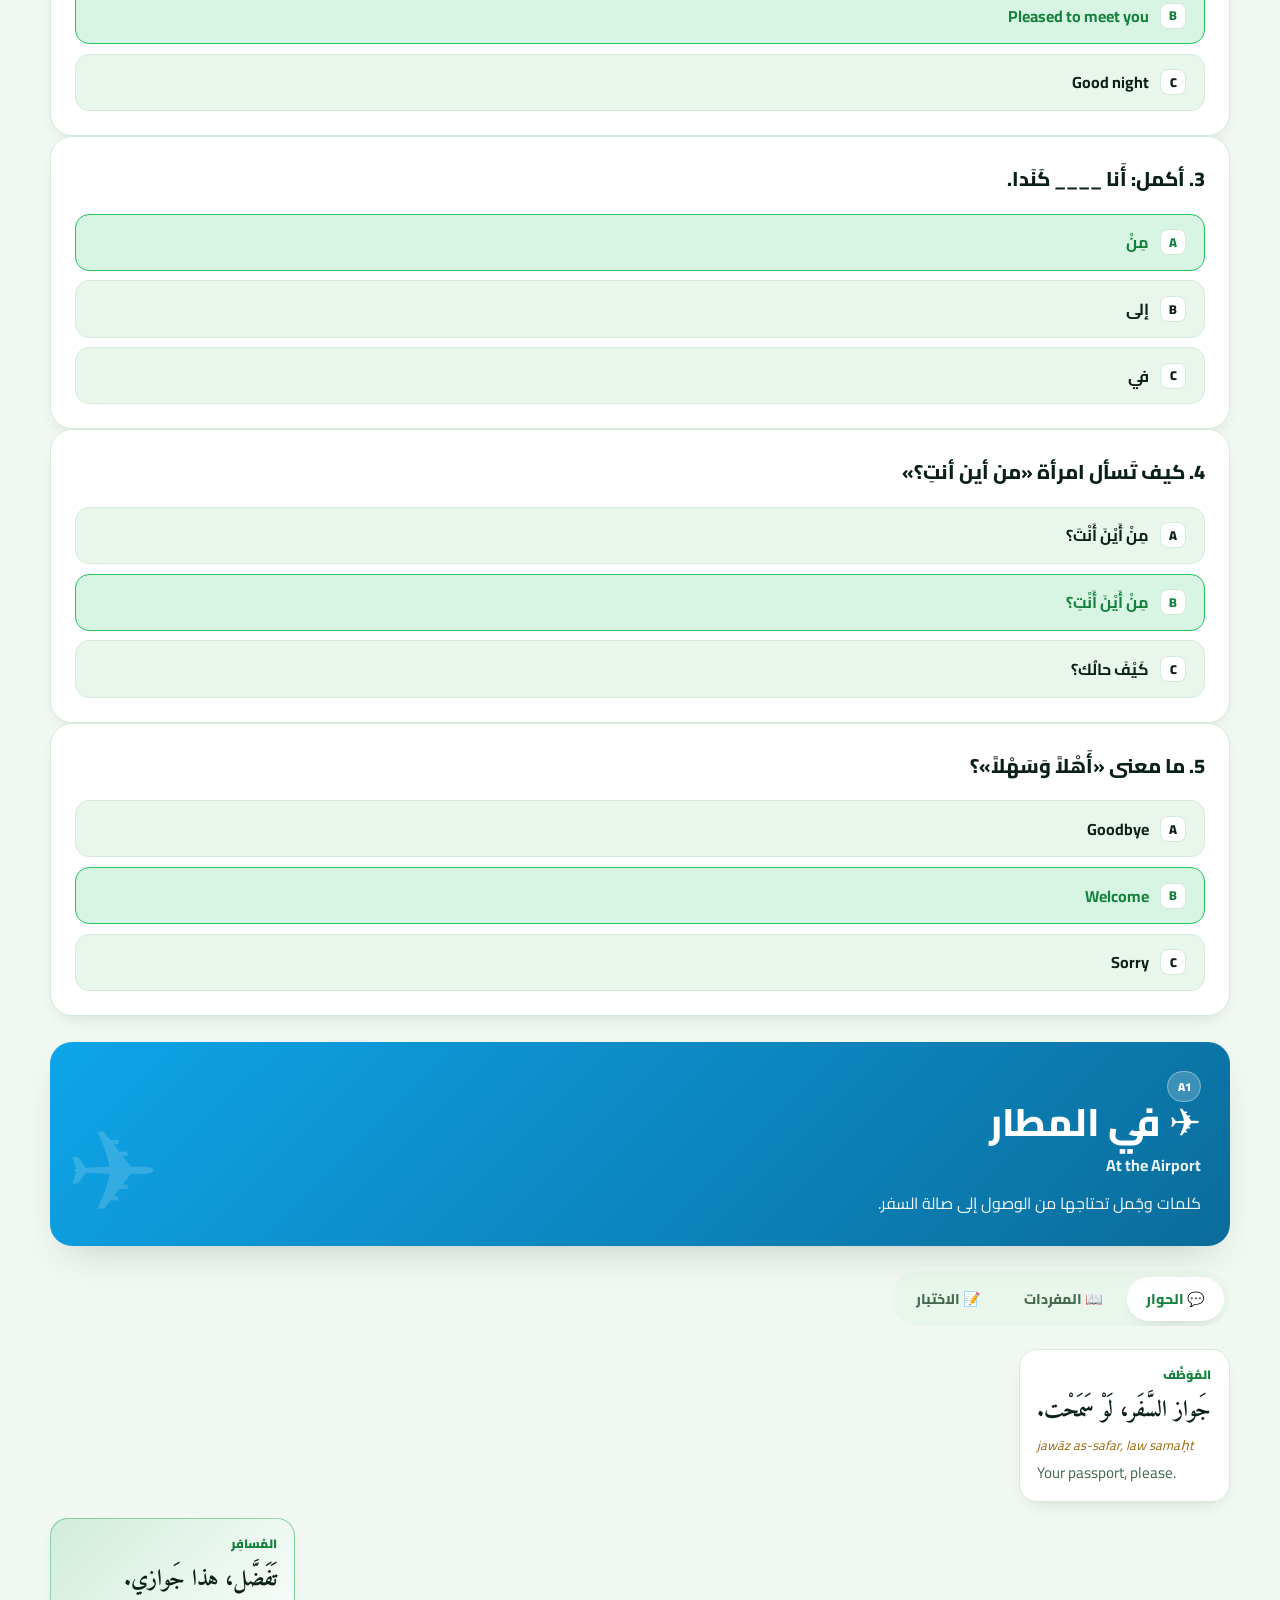
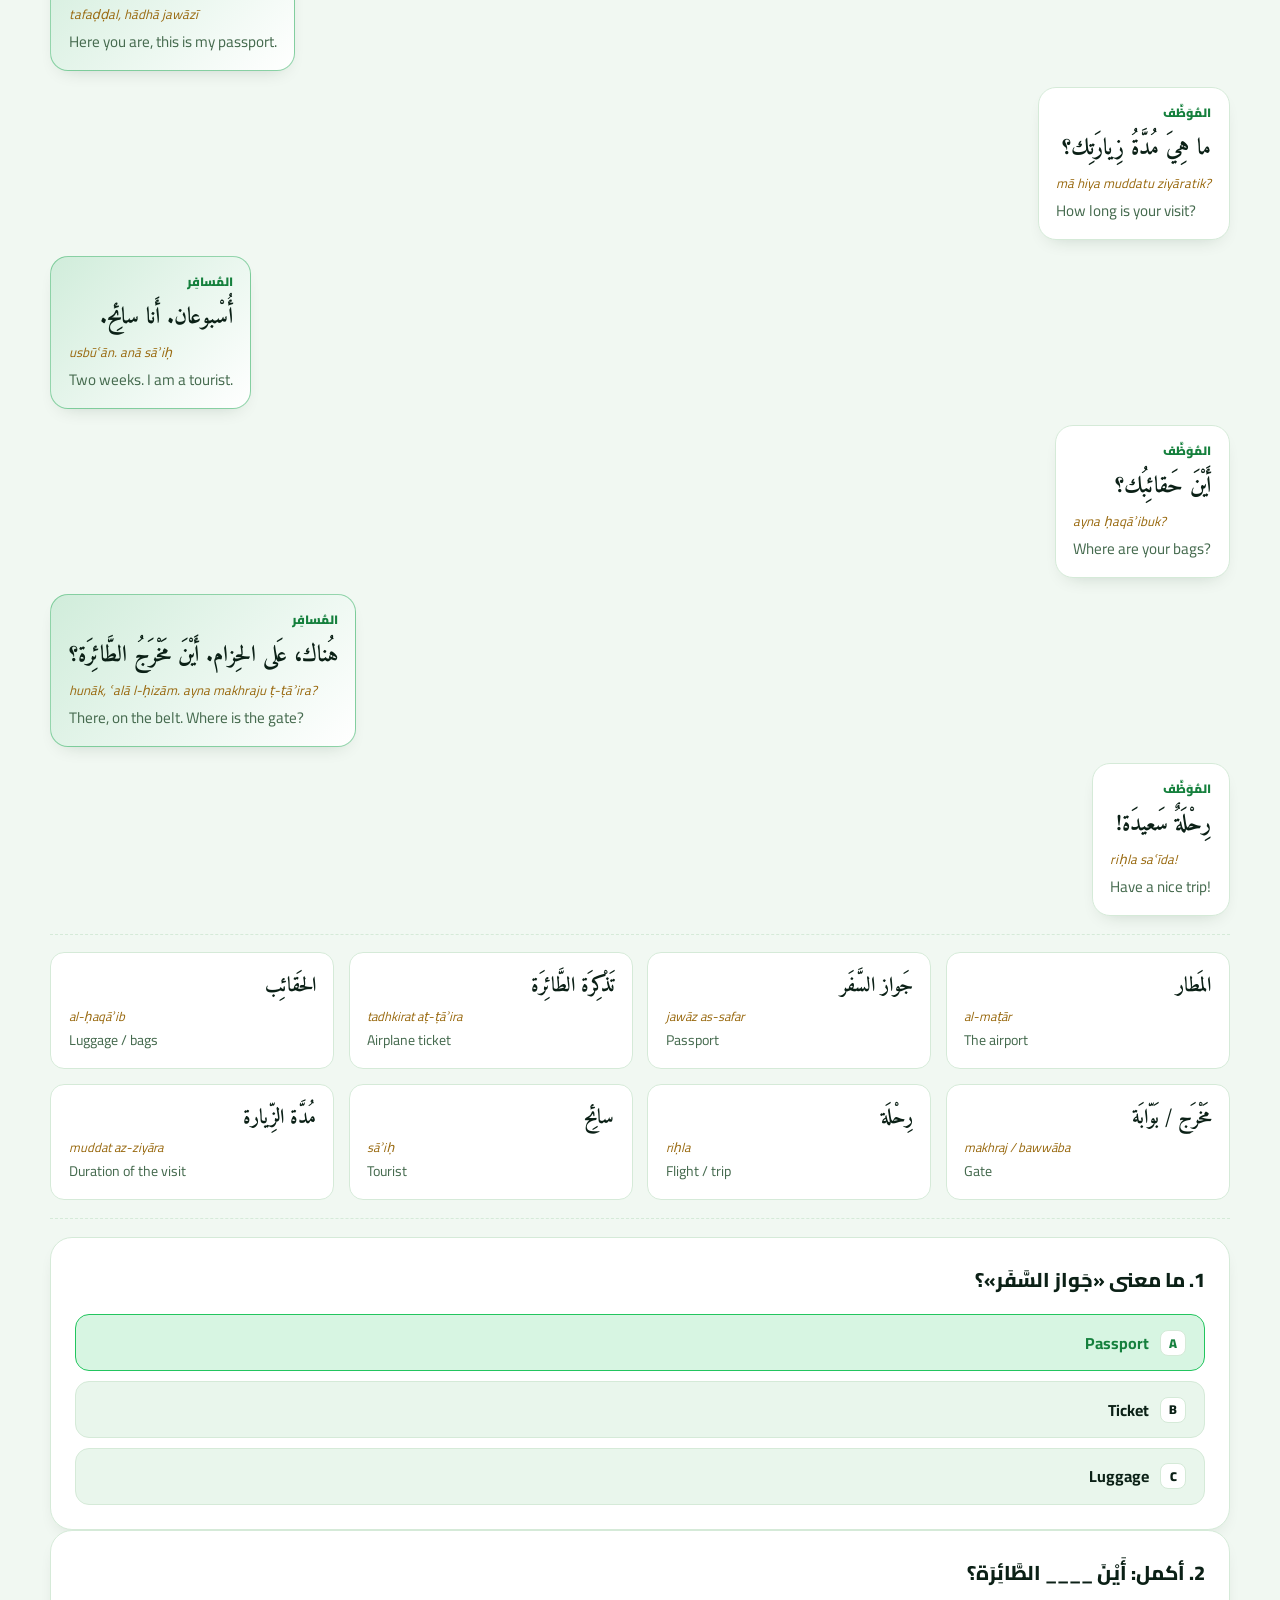
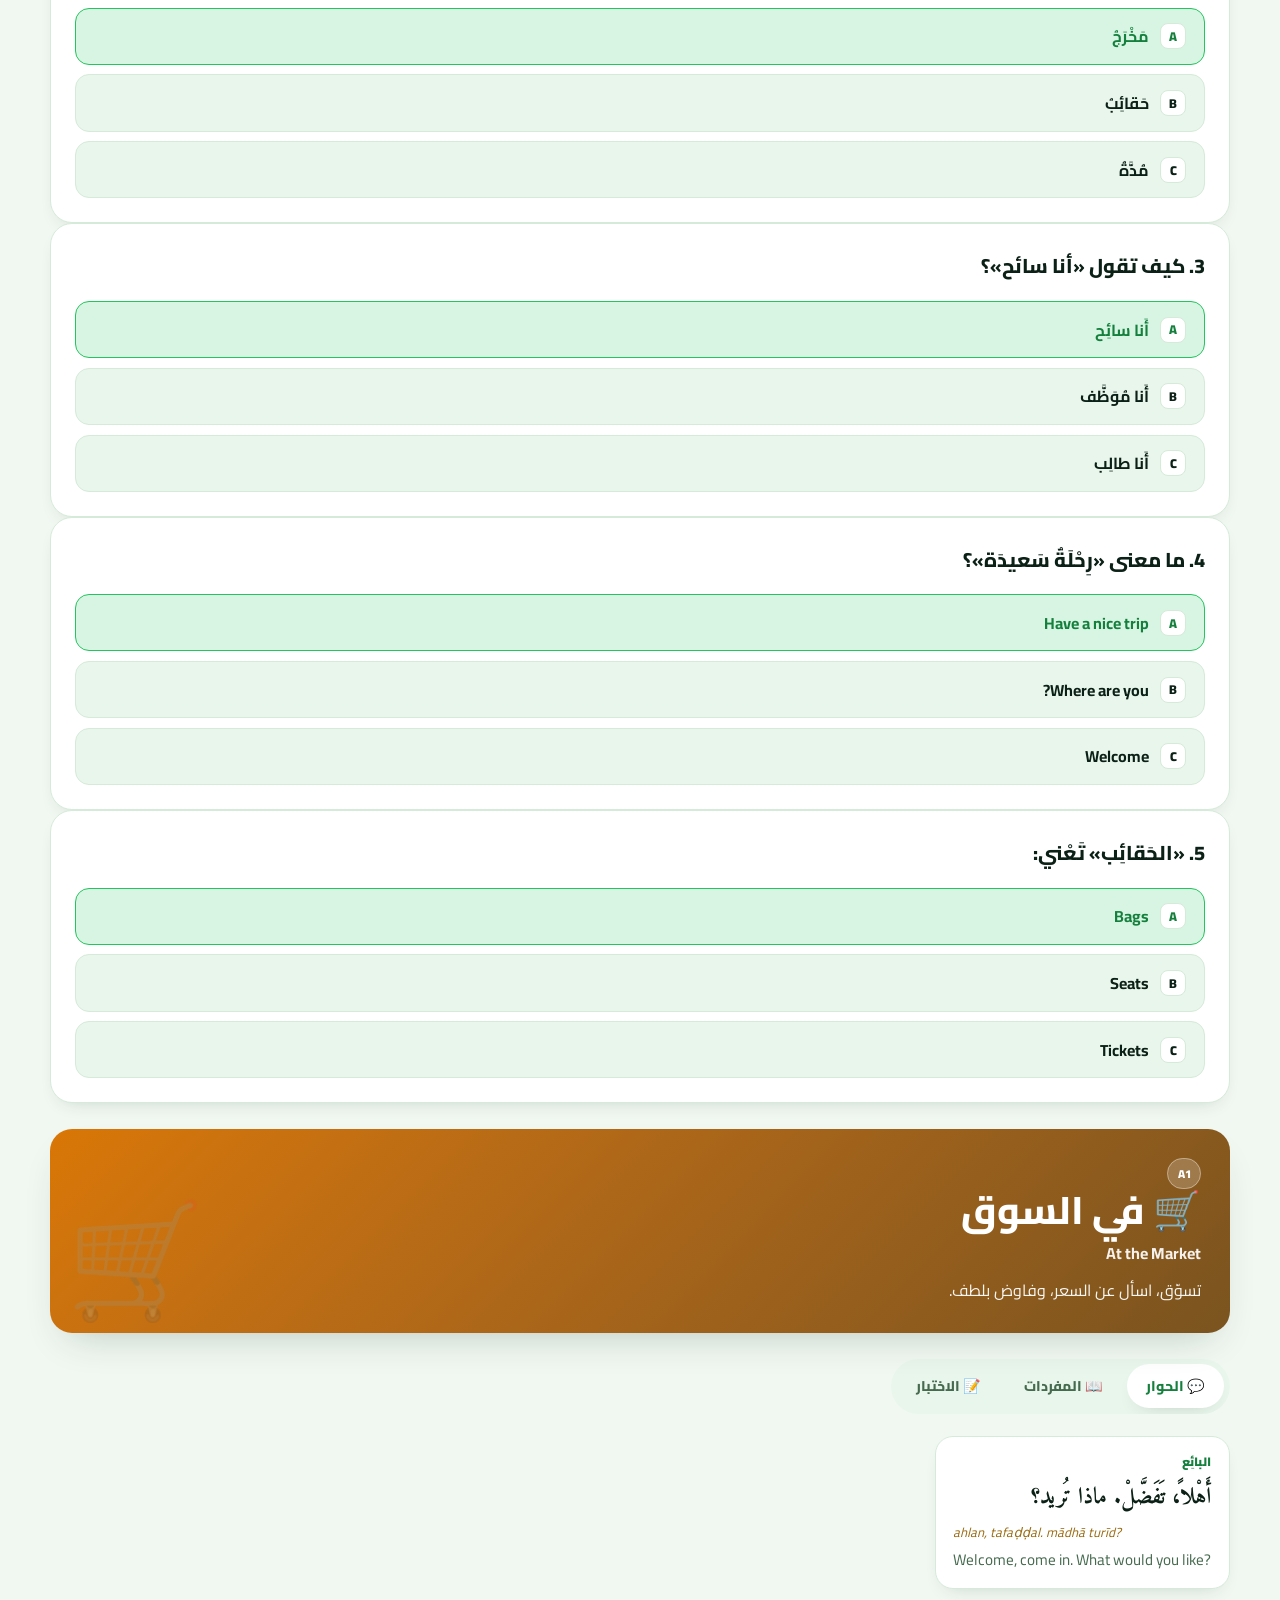
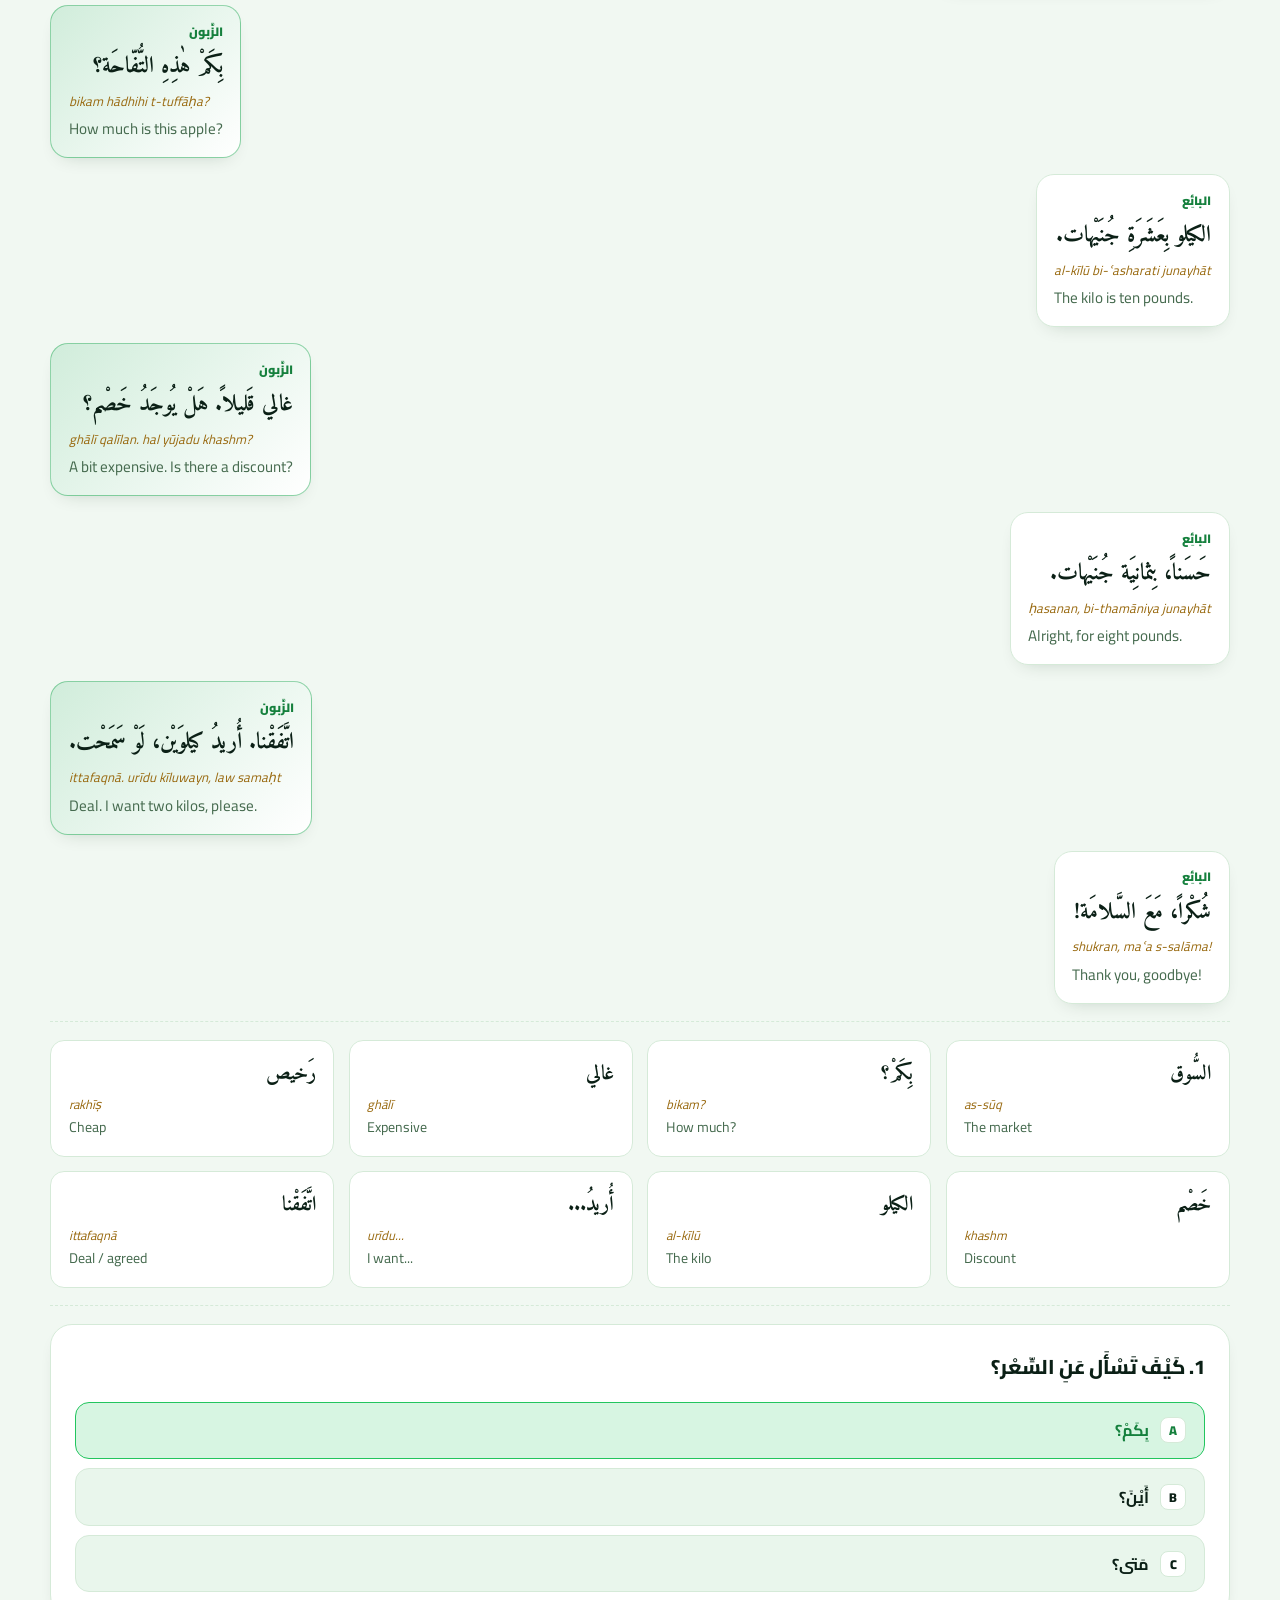
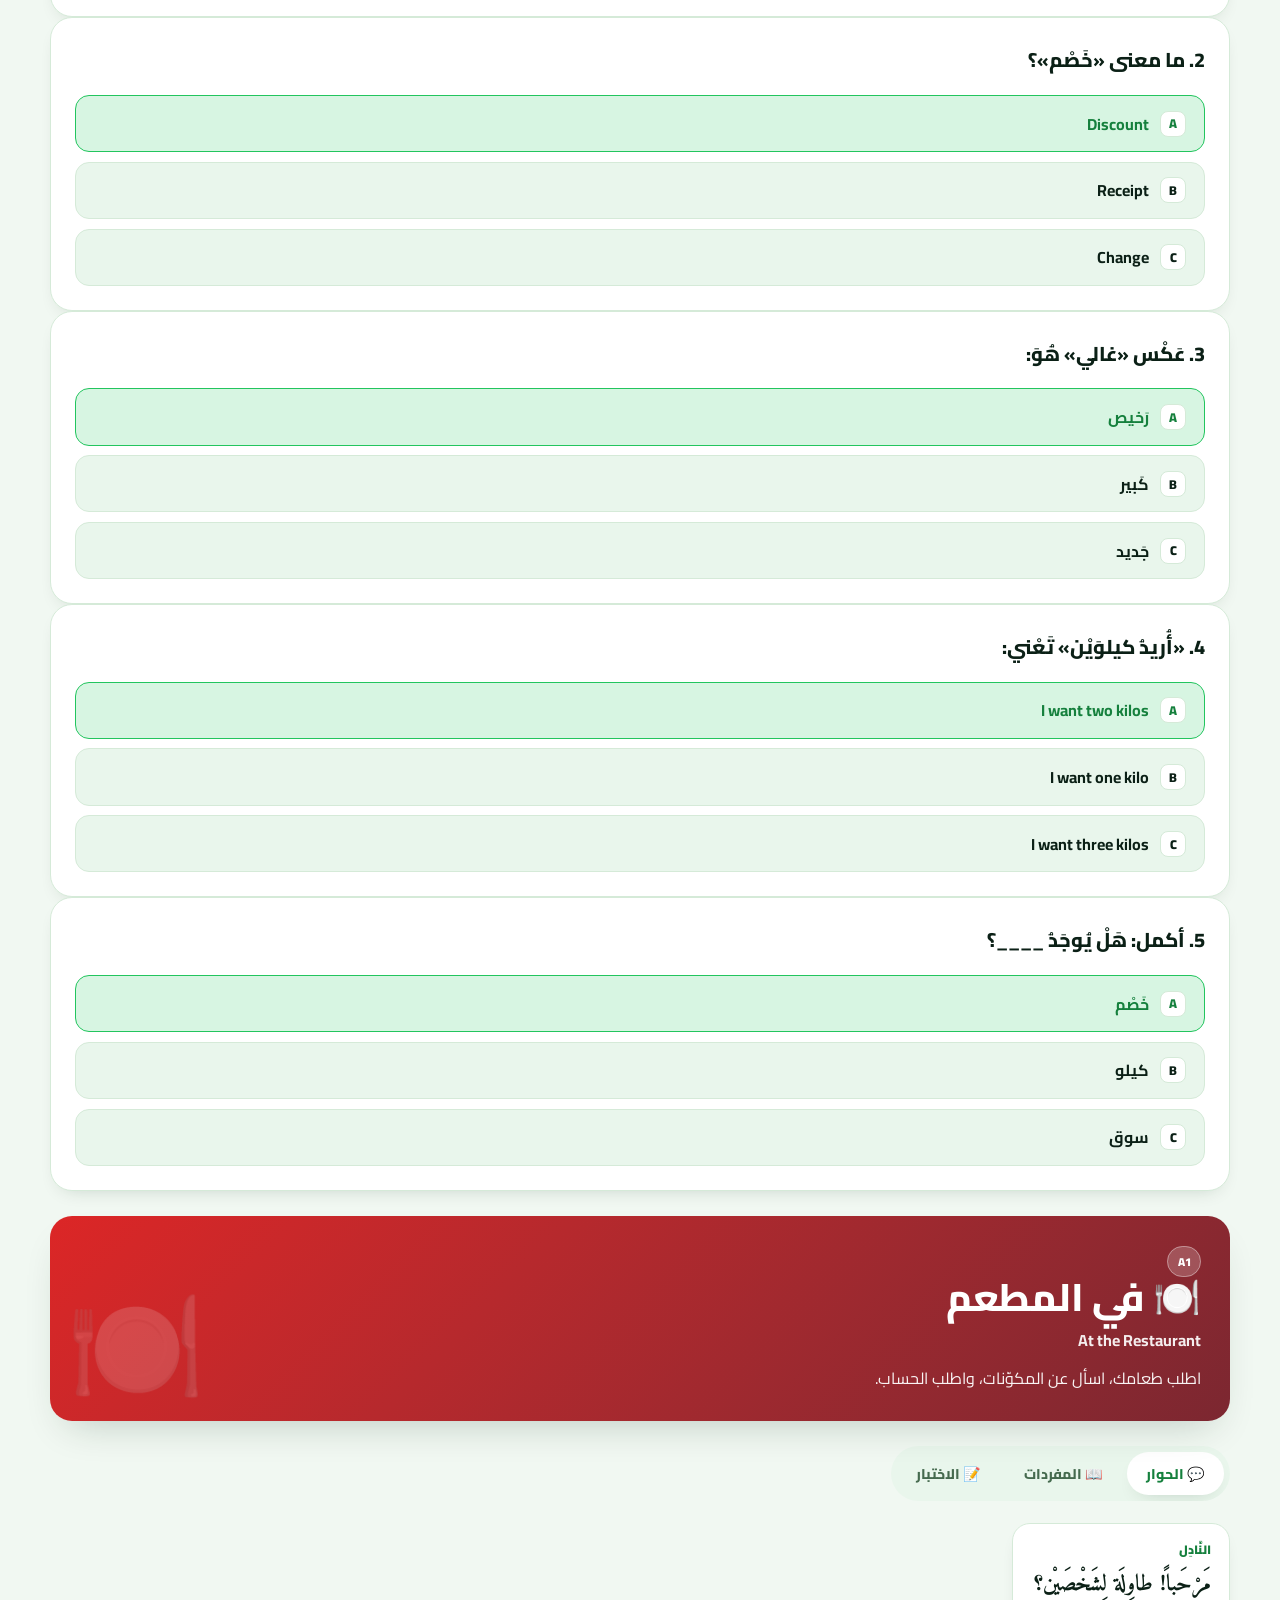
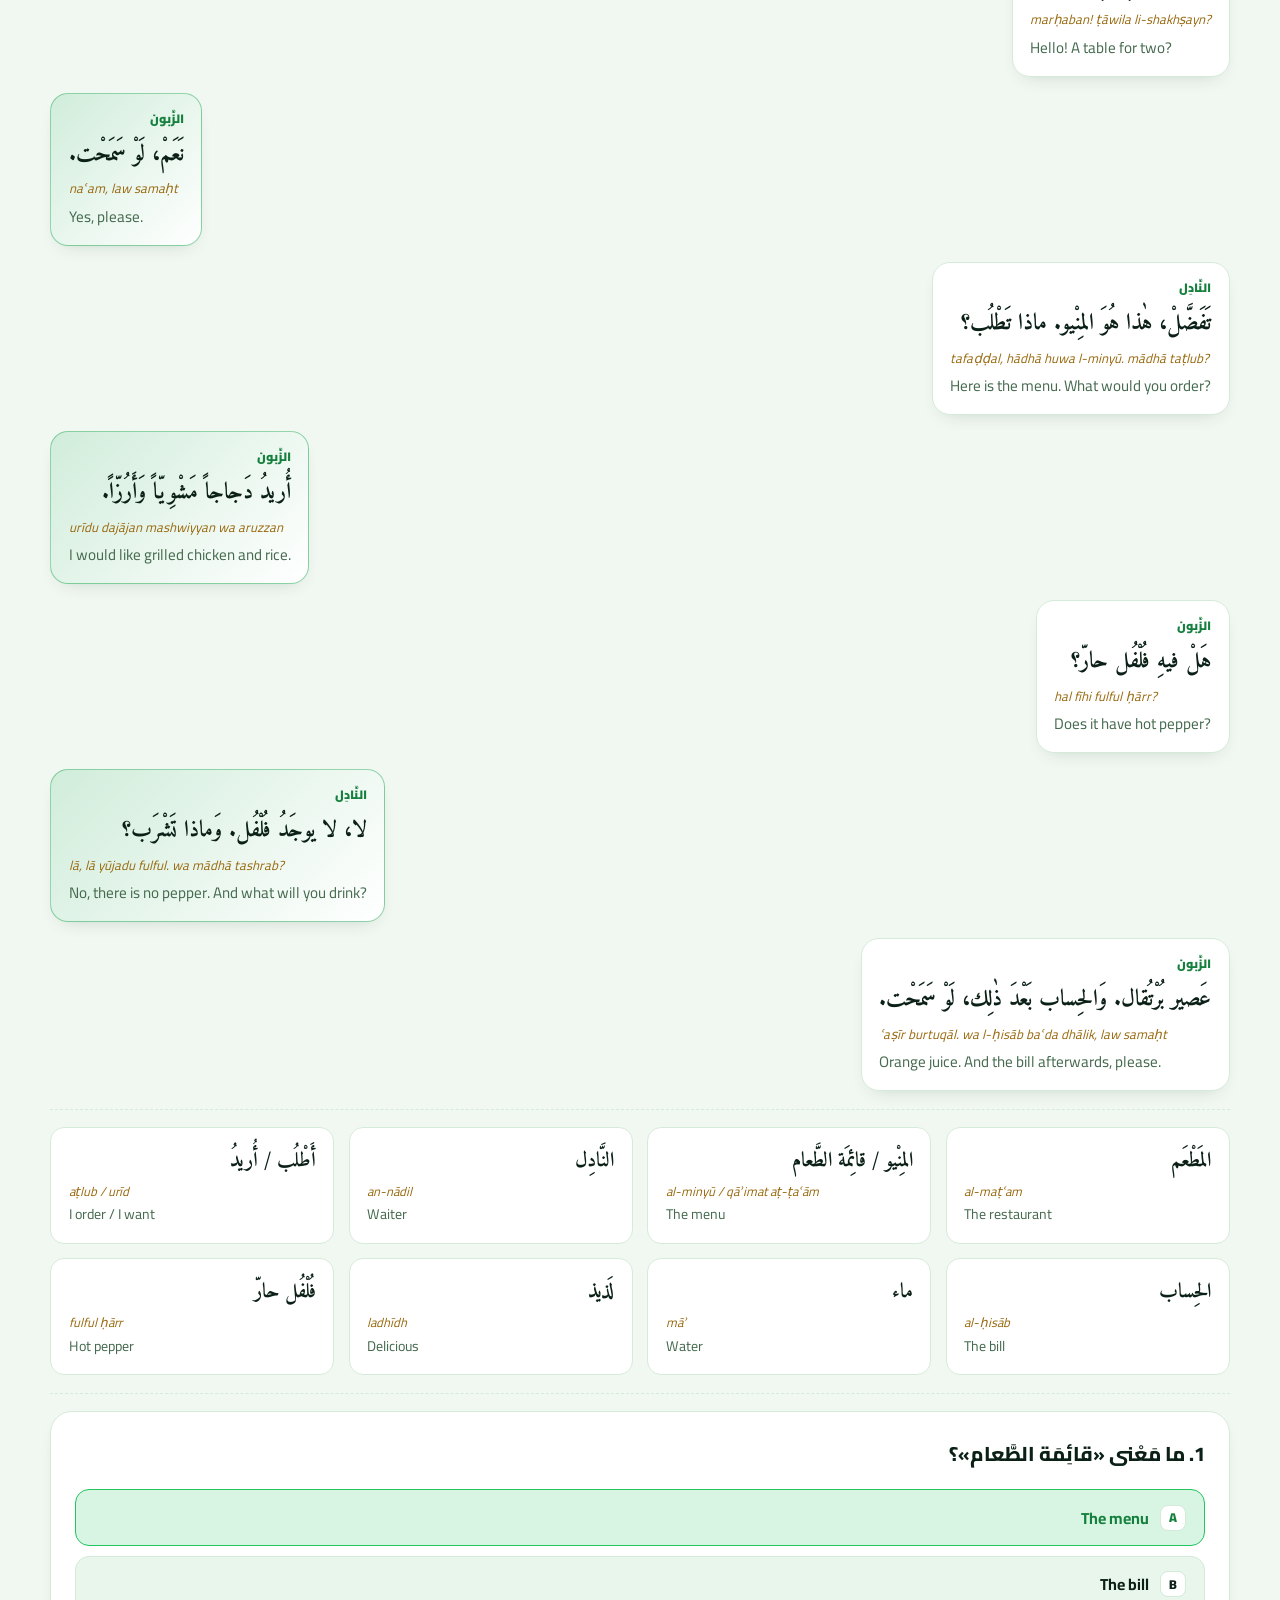
==== commit 1d68d759: "تطبيق الجوال (Android/iPhone): تثبيت كتطبيق + العمل دون إنترنت + النطق بالعربية والإنجليزية معاً - ز" ====
--- a/full.html
+++ b/full.html
@@ -3,9 +3,9 @@
 <head>
 <meta charset="UTF-8" />
 <meta name="viewport" content="width=device-width, initial-scale=1.0" />
-<title>الموقع كاملاً — دروس العربية للناطقين بغيرها | الإمام أحمد شيخ توري جميل</title>
+<title>دروس اللغة العربية للناطقين بغيرها — الإمام أحمد شيخ توري جميل</title>
 <!-- same stylesheet as the site -->
-<link rel="stylesheet" href="assets/css/styles.css?v=5" />
+<link rel="stylesheet" href="assets/css/styles.css?v=6" />
 <style>
   /* ---- render the whole site (all views at once) with the site look ---- */
   .panel { display: block !important; }                 /* show dialogue + vocab + quiz together */
@@ -93,8 +93,8 @@
   <!-- Toast -->
   <div class="toast" id="toast" role="status" aria-live="polite"></div>
 
-  <script src="assets/js/lessons.js?v=5"></script>
-  <script src="assets/js/app.js?v=5"></script>
+  <script src="assets/js/lessons.js?v=6"></script>
+  <script src="assets/js/app.js?v=6"></script>
   <script>
   /* Build one document that contains the home page + every lesson (site design). */
   document.addEventListener("DOMContentLoaded", function () {
--- a/assets/css/styles.css
+++ b/assets/css/styles.css
@@ -626,3 +626,33 @@
   border-radius: 12px; padding: .55rem .9rem; font-size: .95rem;
 }
 .bio-facts li b { color: var(--brand-1); white-space: nowrap; }
+
+/* ---------- Install app (PWA) card ---------- */
+.install-card {
+  display: flex; align-items: center; gap: 1.4rem; flex-wrap: wrap;
+  background: linear-gradient(135deg, var(--surface), var(--surface-2));
+  border: 1px solid var(--line); border-radius: var(--radius);
+  padding: 1.6rem 1.8rem; box-shadow: var(--shadow-sm);
+}
+.install-icon {
+  flex: 0 0 auto; width: 66px; height: 66px; border-radius: 20px;
+  display: grid; place-items: center; font-size: 1.9rem;
+  background: linear-gradient(135deg, var(--brand-1), var(--brand-2));
+  color: var(--gold-2); box-shadow: var(--shadow-sm);
+}
+.install-body { flex: 1 1 320px; min-width: 240px; }
+.install-body h2 { font-size: clamp(1.25rem, 3vw, 1.7rem); margin-bottom: .35rem; }
+.install-body p { color: var(--text-soft); margin: 0 0 .7rem; }
+.install-steps { display: grid; gap: .4rem; font-size: .86rem; color: var(--text-soft); }
+.install-steps span {
+  background: var(--bg-soft); border: 1px solid var(--line);
+  border-radius: 12px; padding: .5rem .8rem;
+}
+.install-cta { flex: 0 0 auto; }
+@media (max-width: 640px) {
+  .install-card { padding: 1.2rem; gap: 1rem; }
+  .install-cta { width: 100%; justify-content: center; }
+}
+@media print {
+  .install-section { display: none !important; }
+}
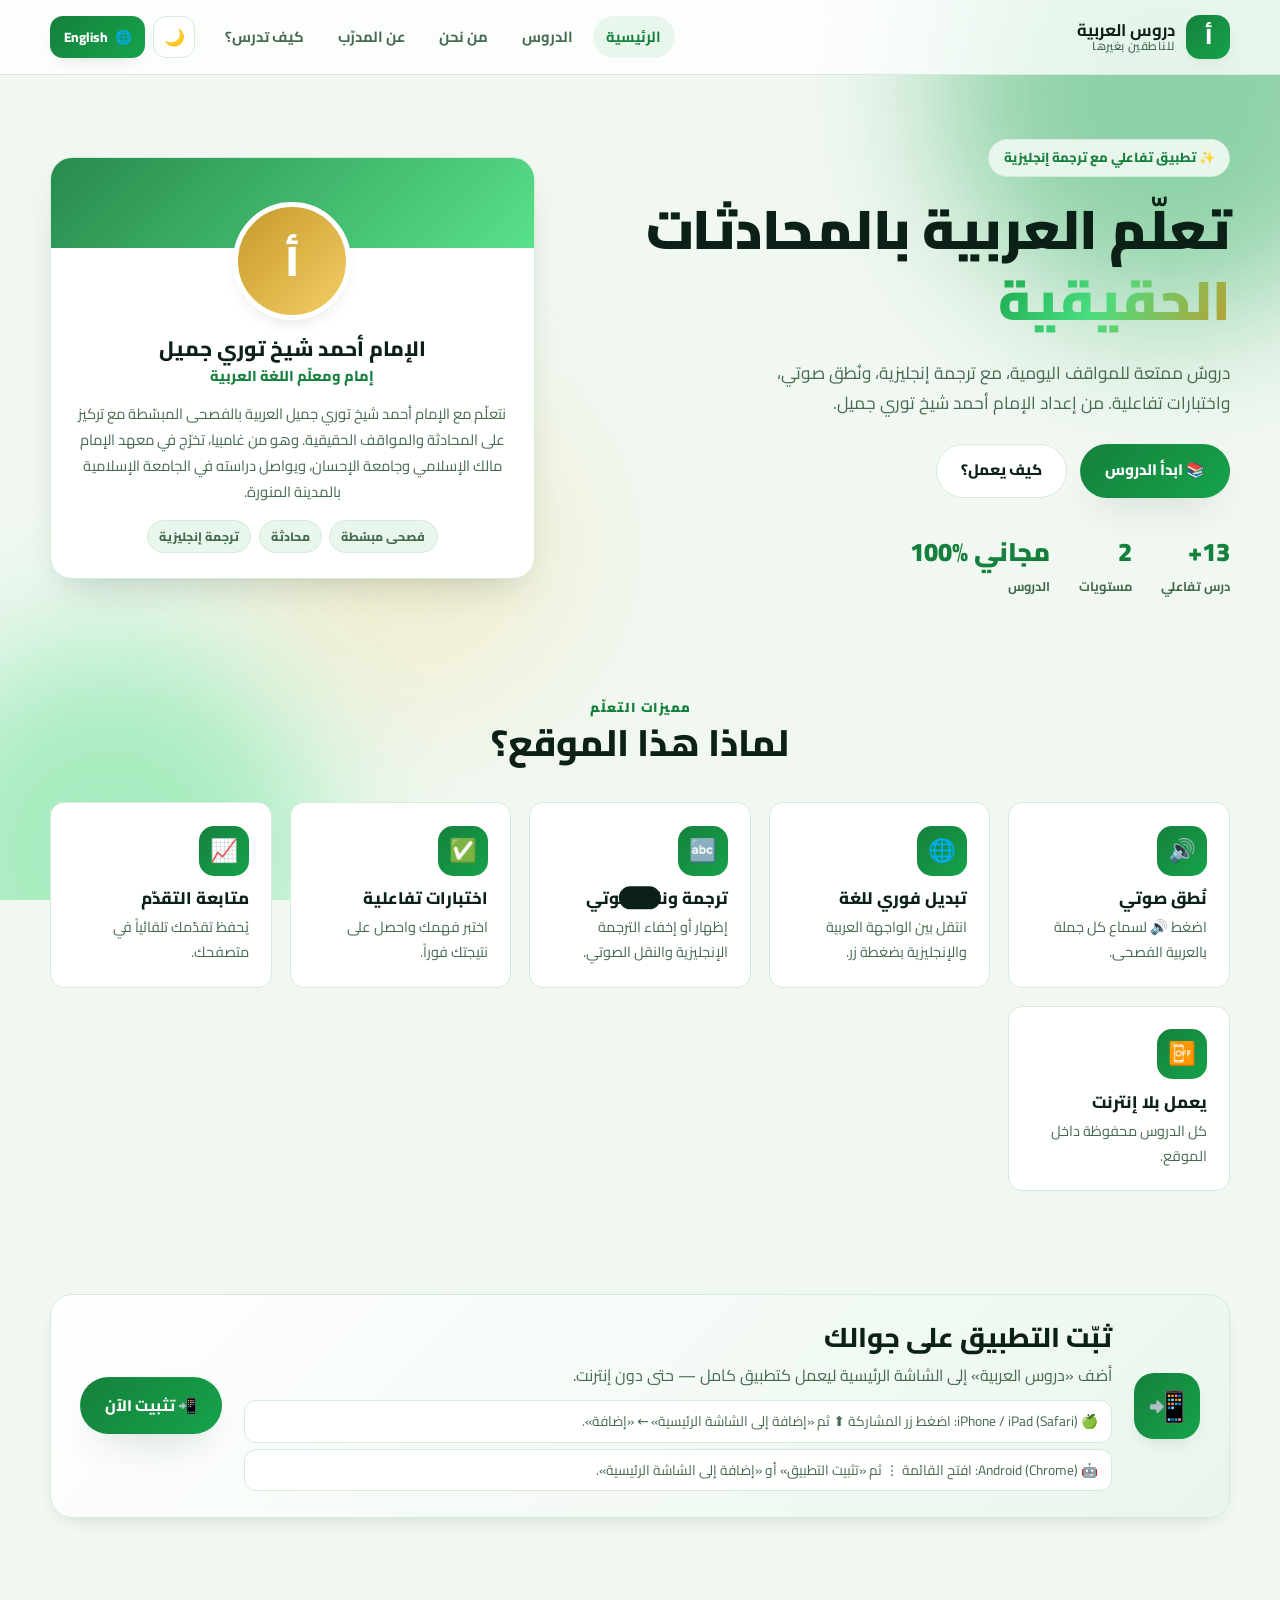
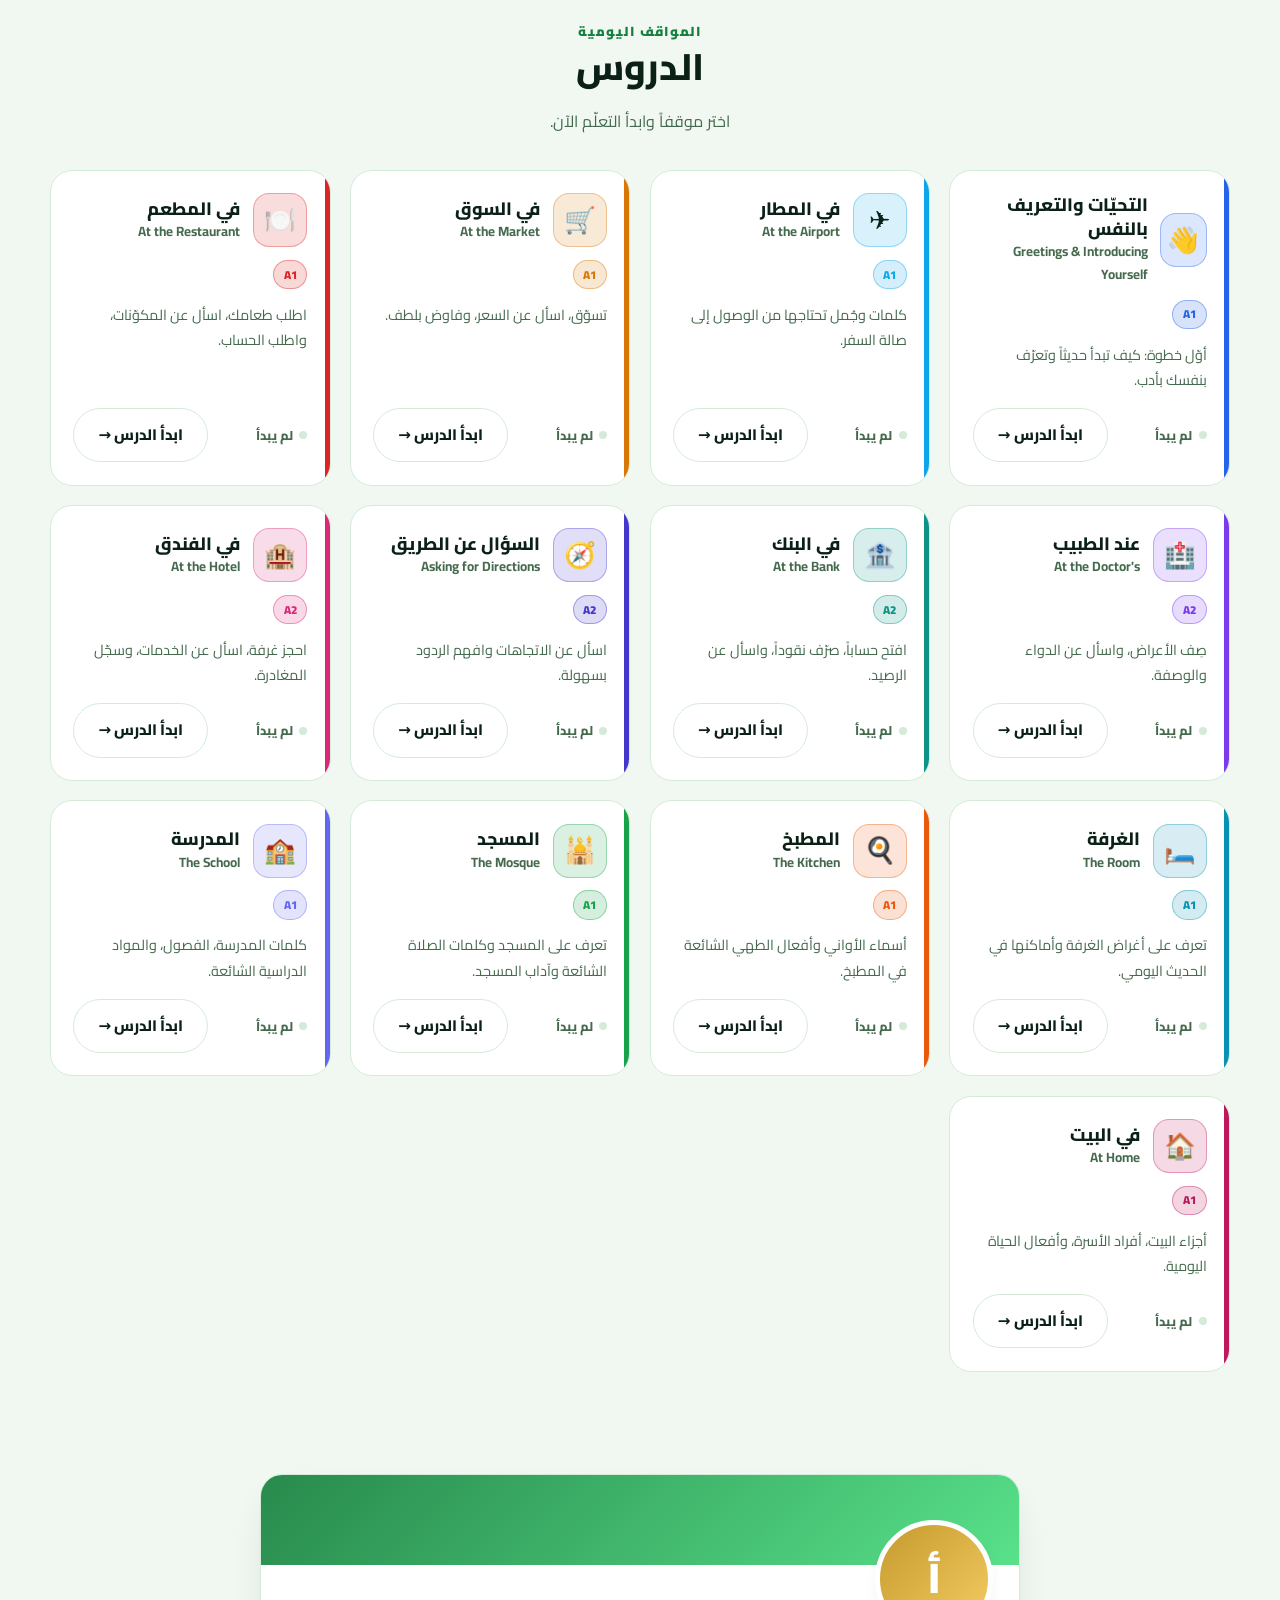
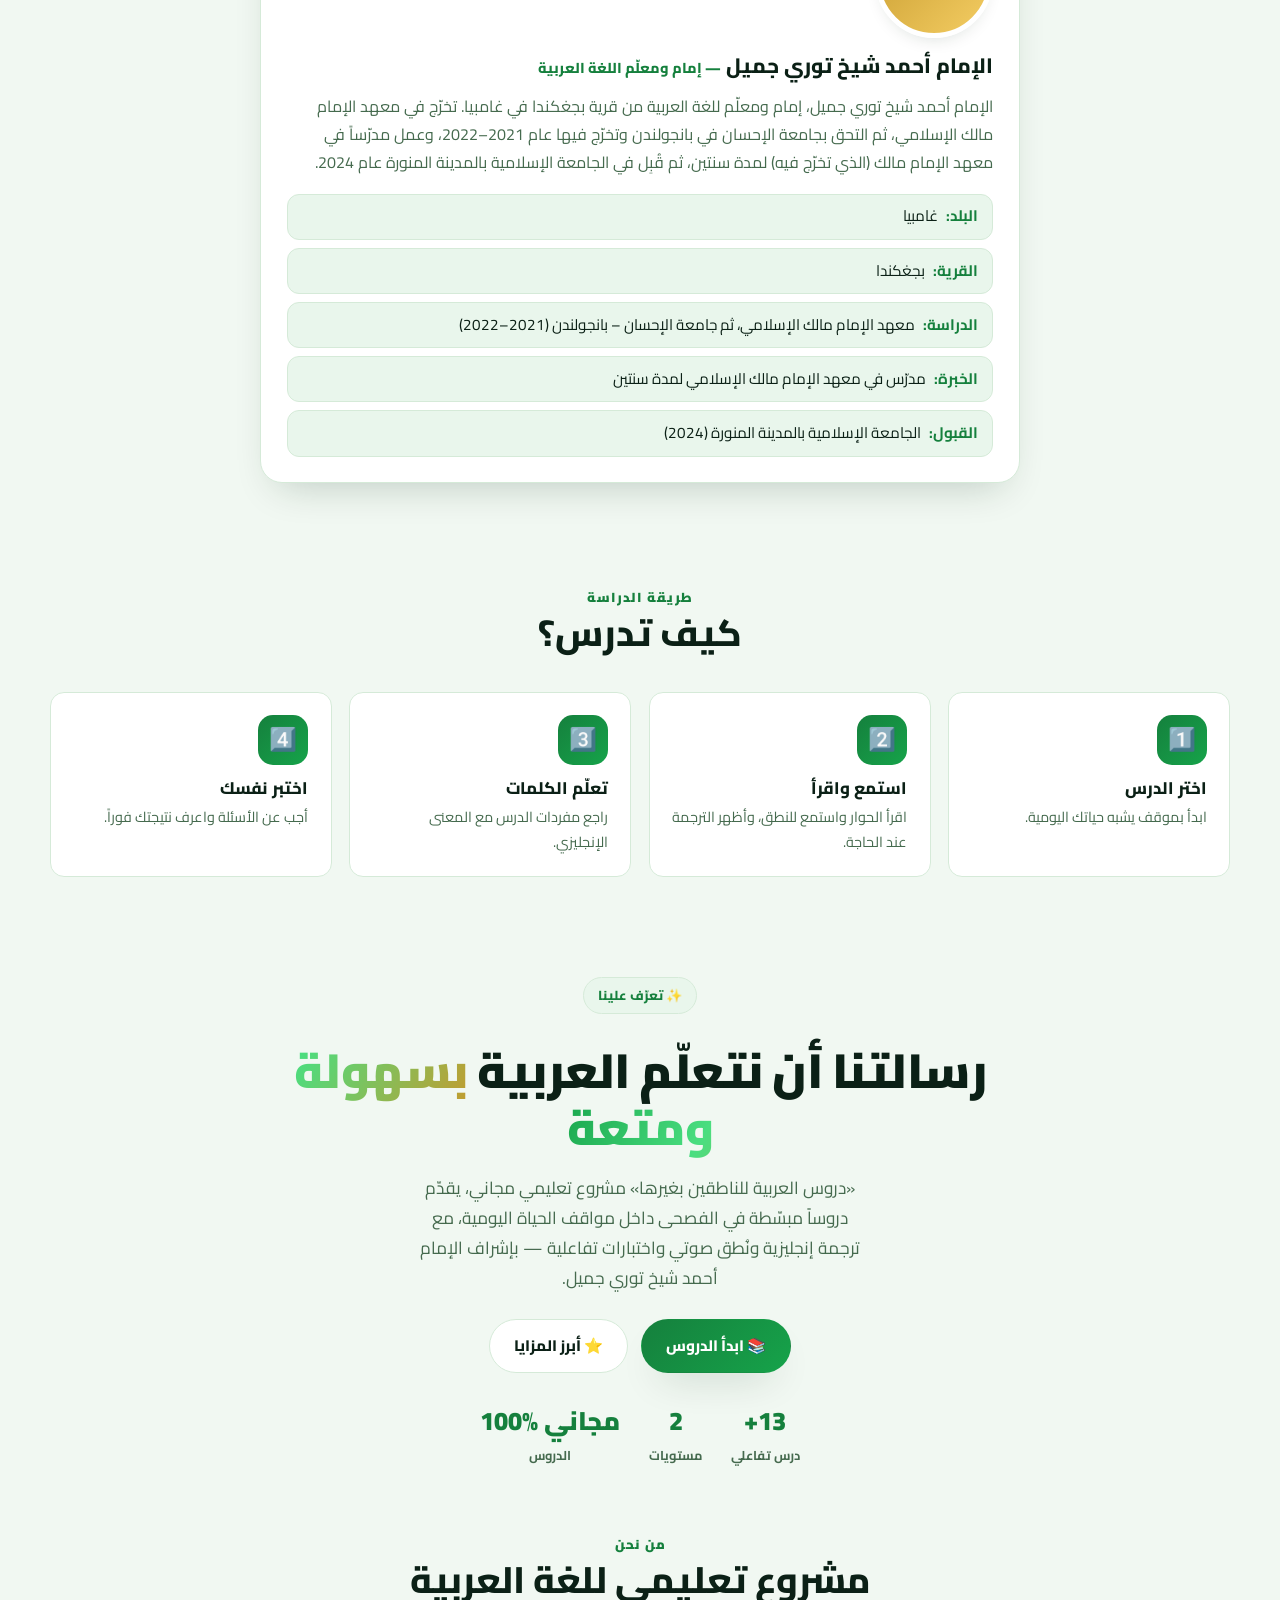
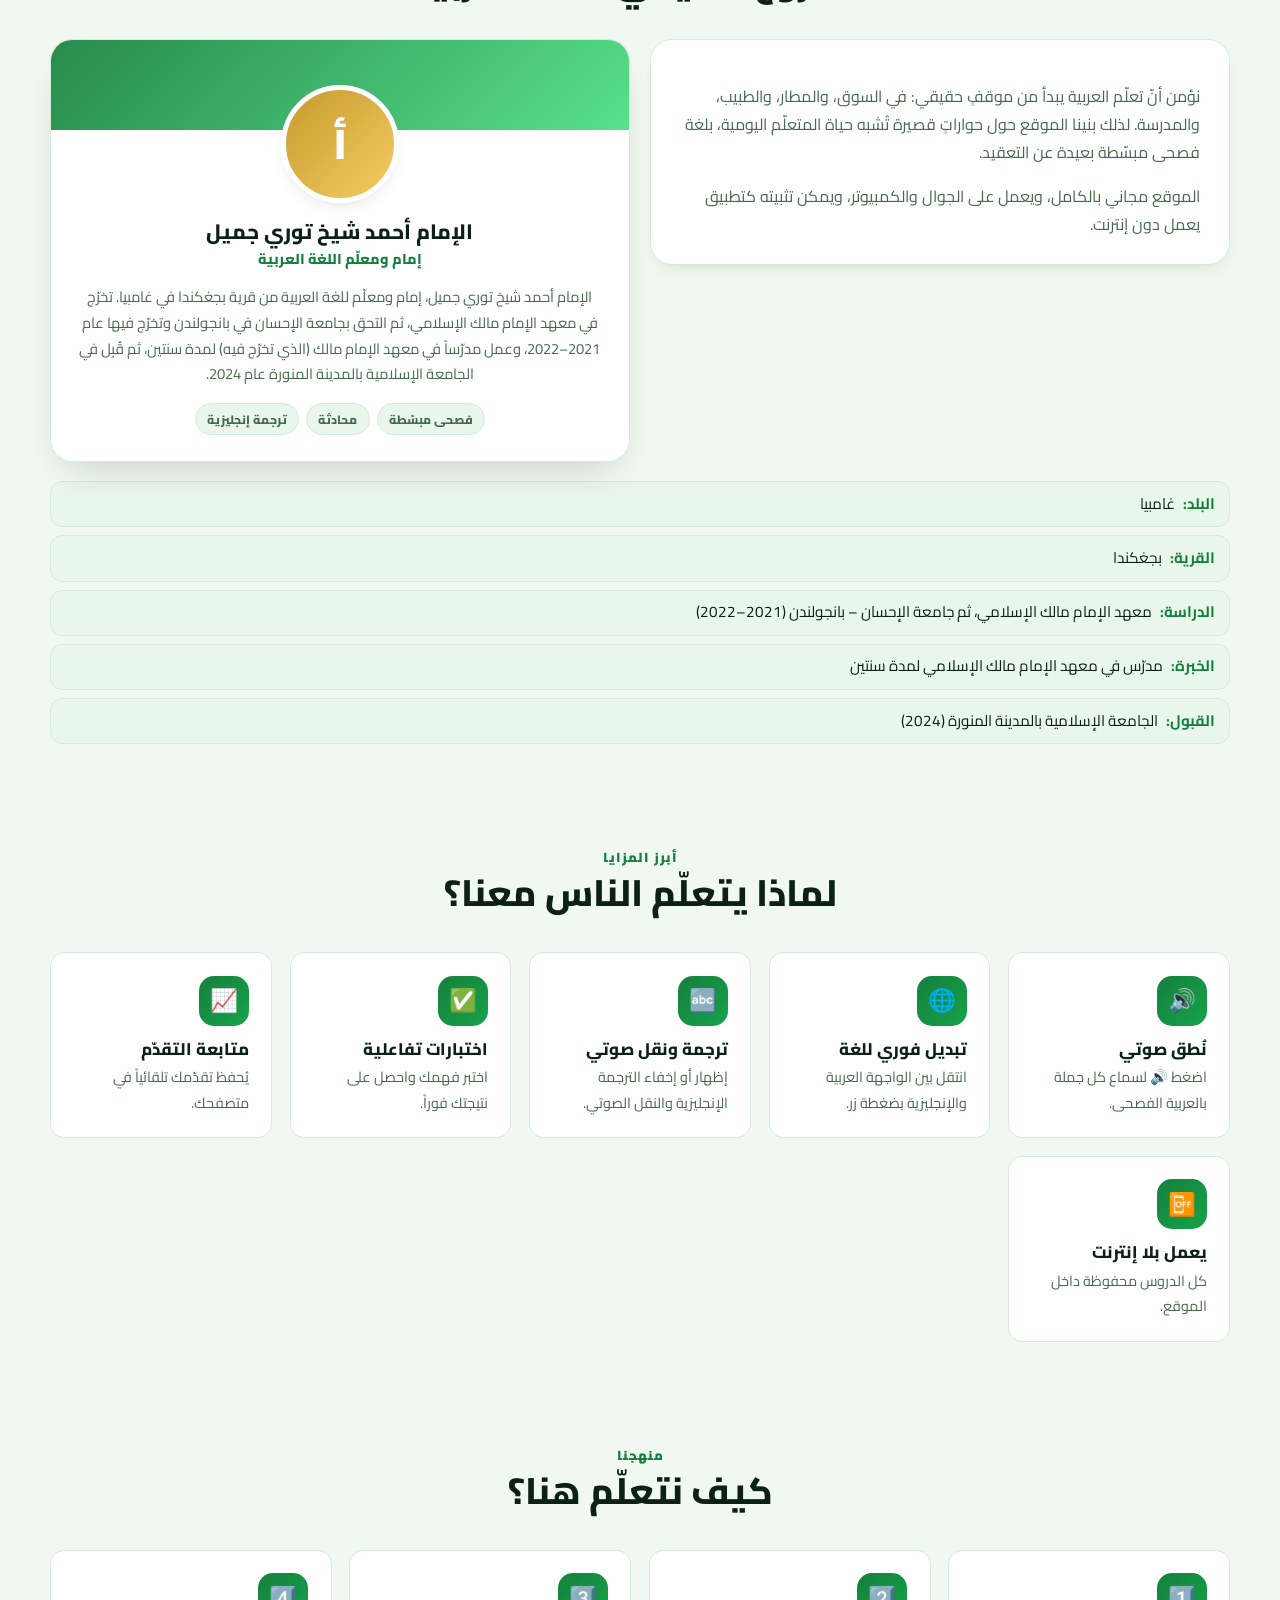
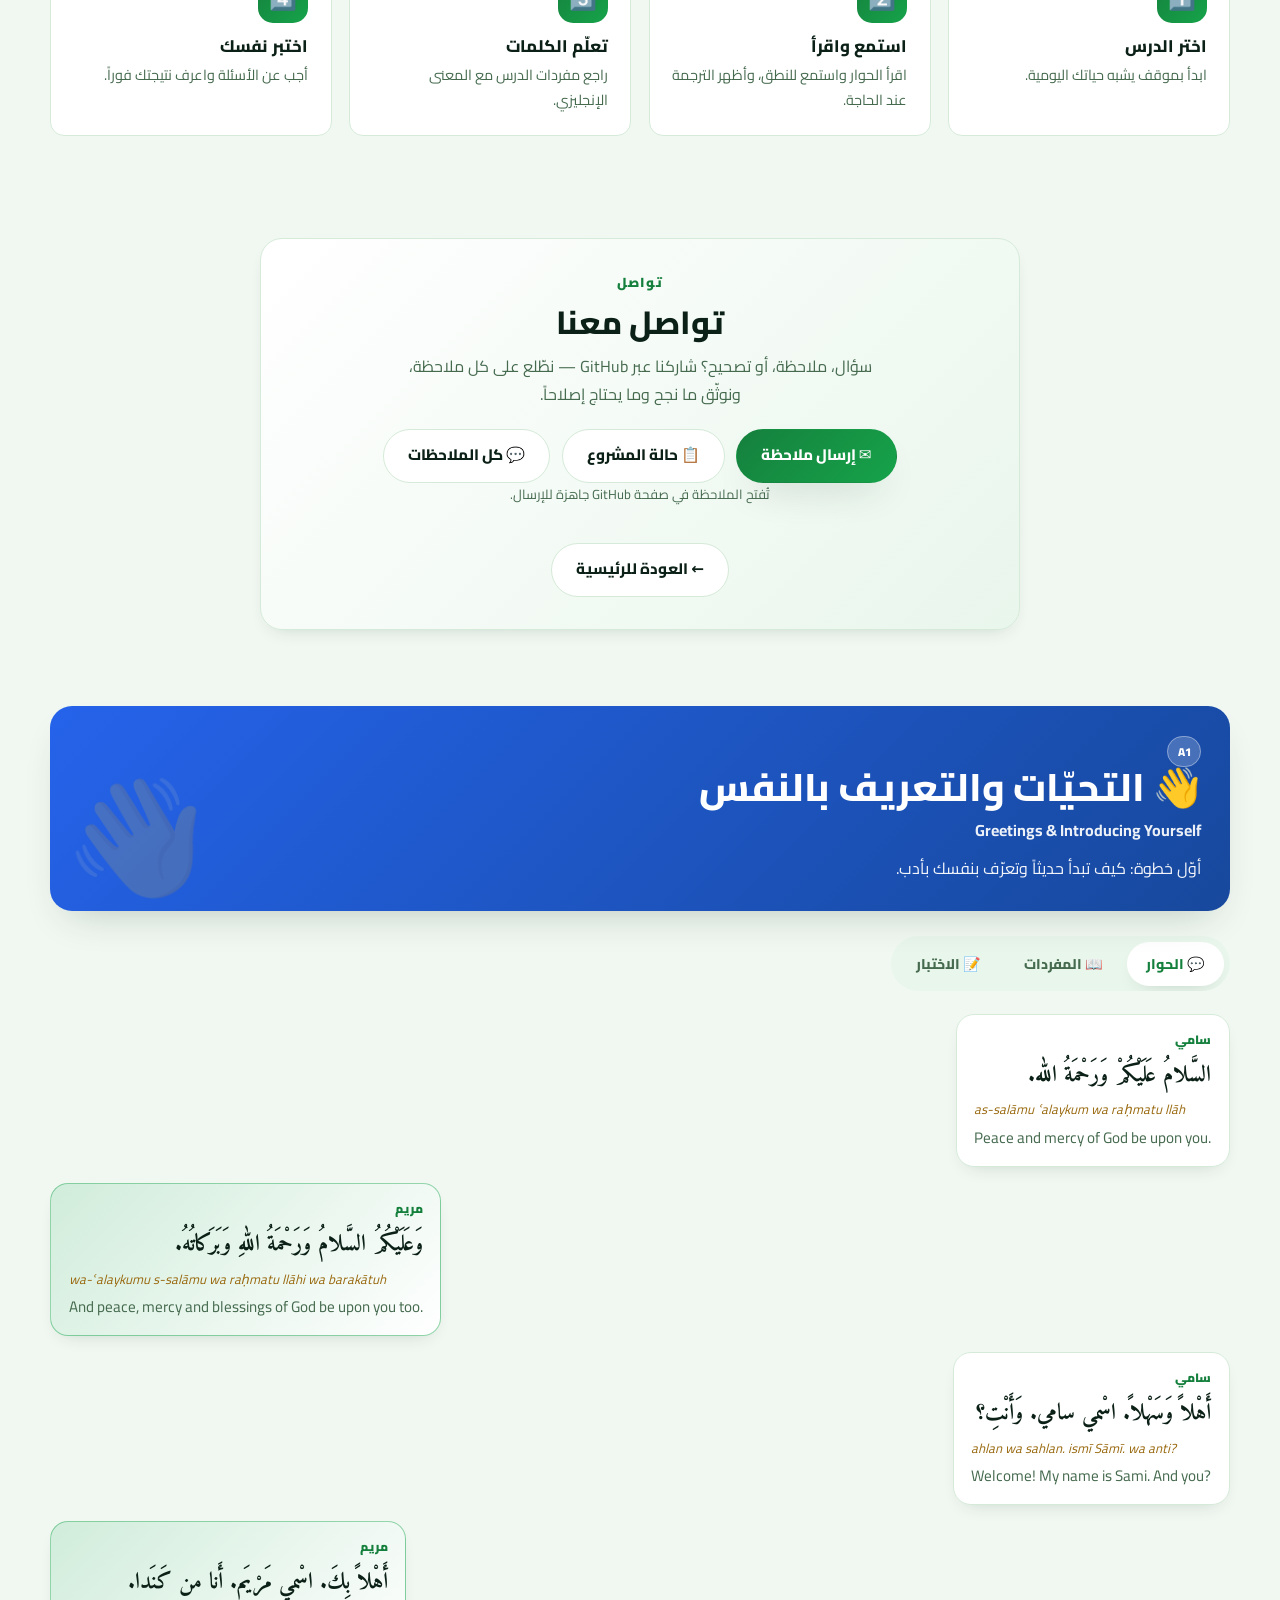
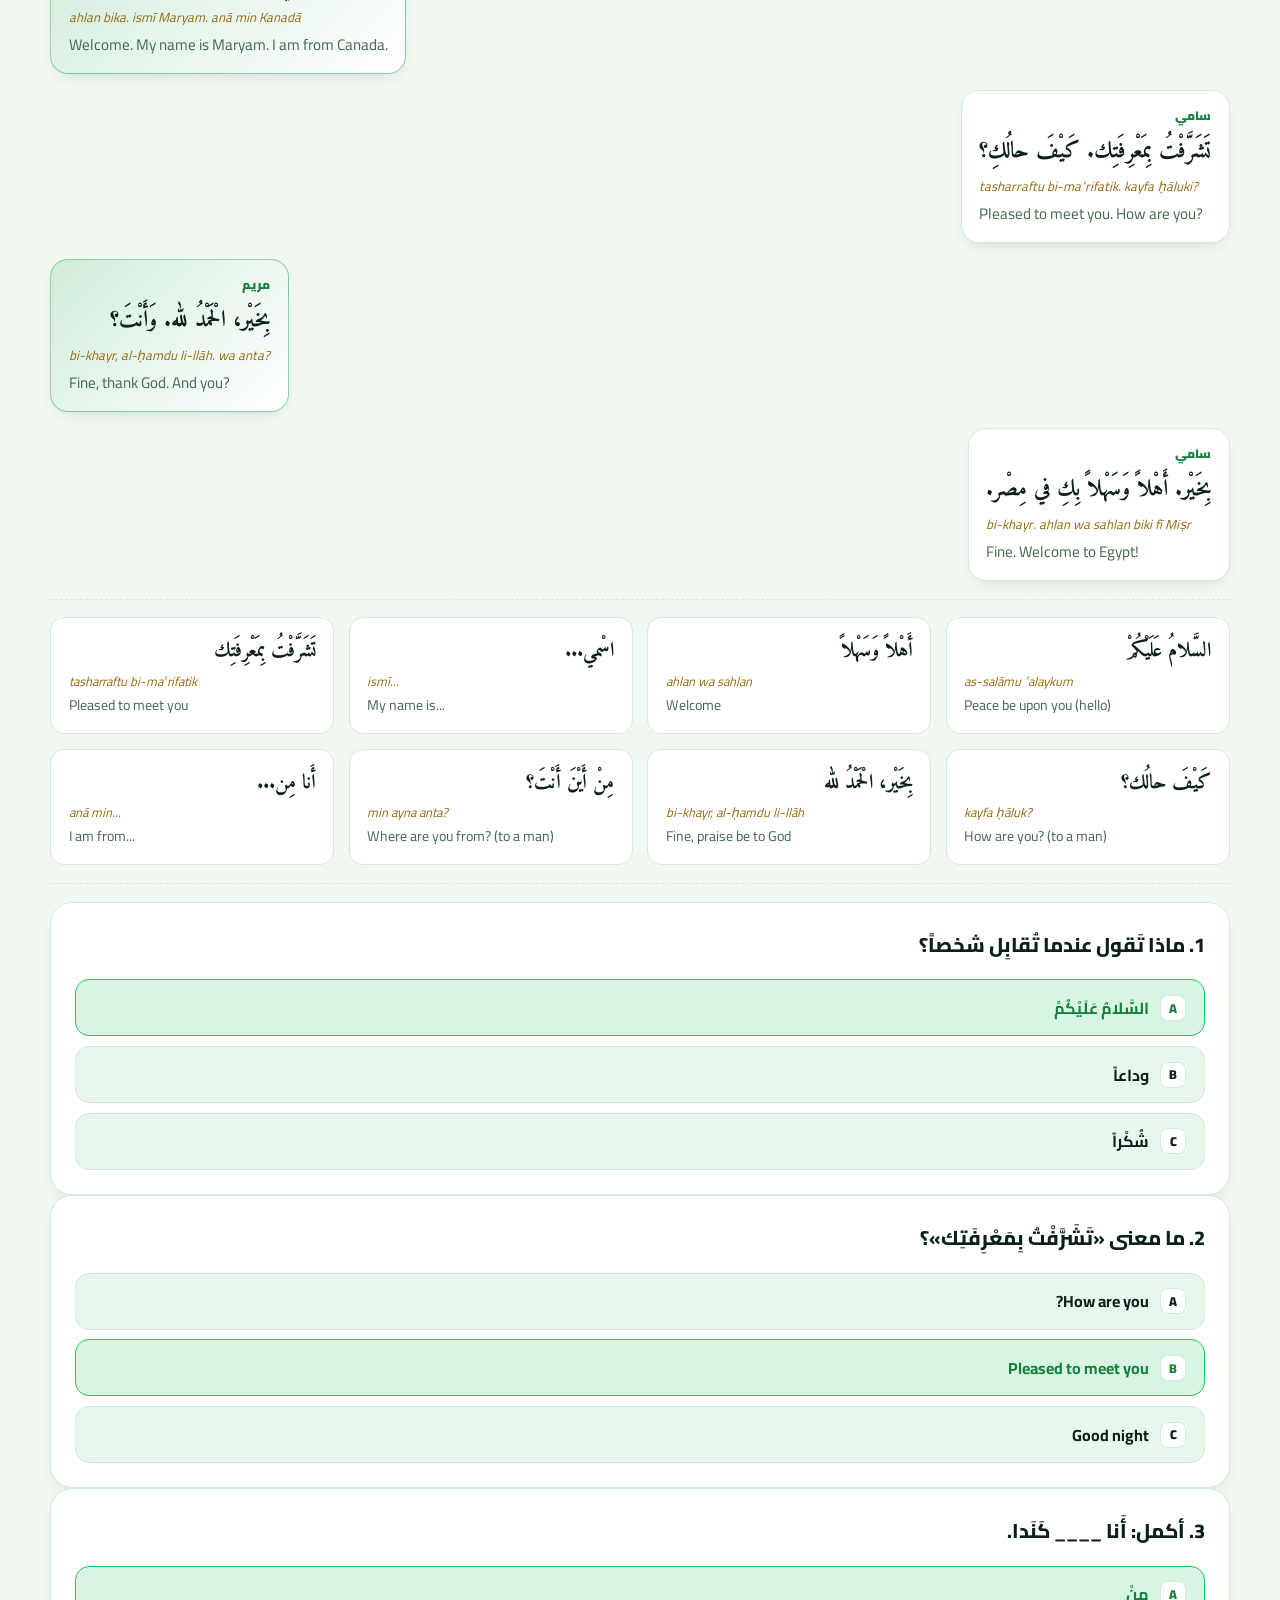
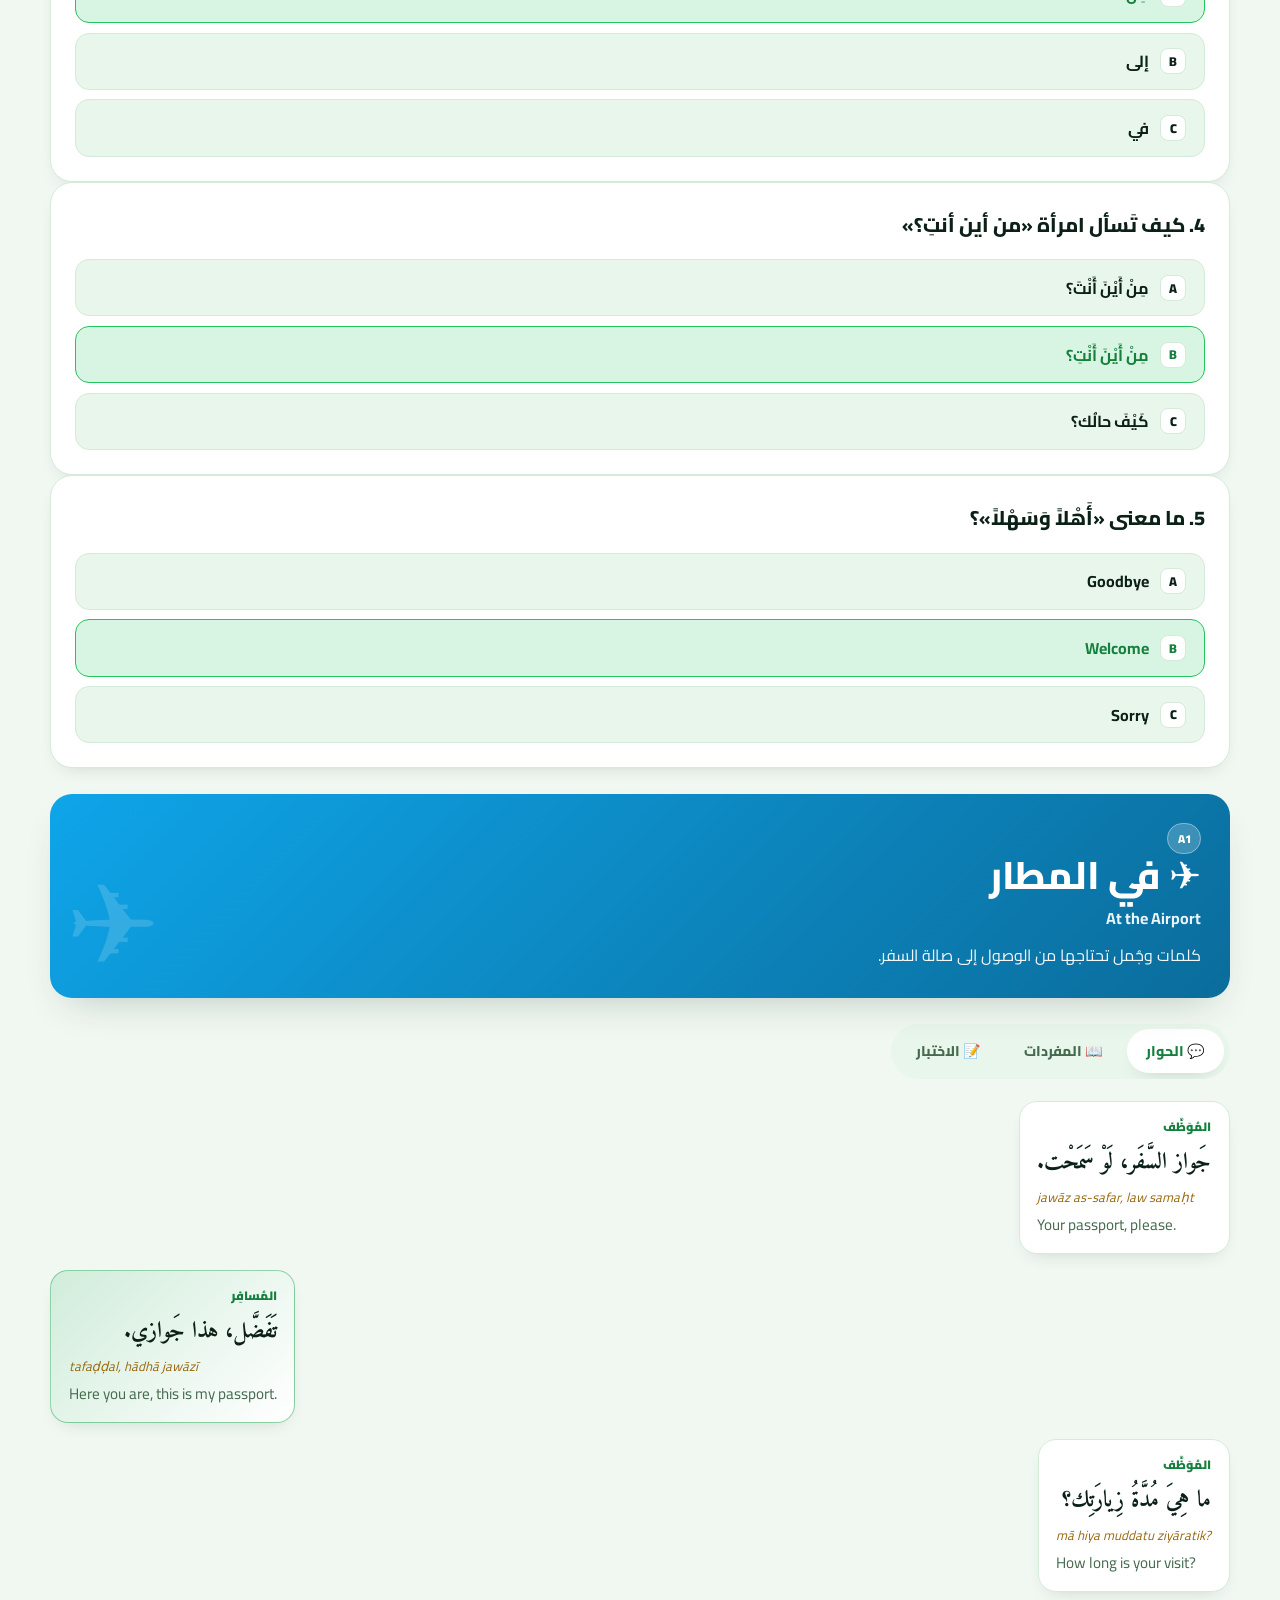
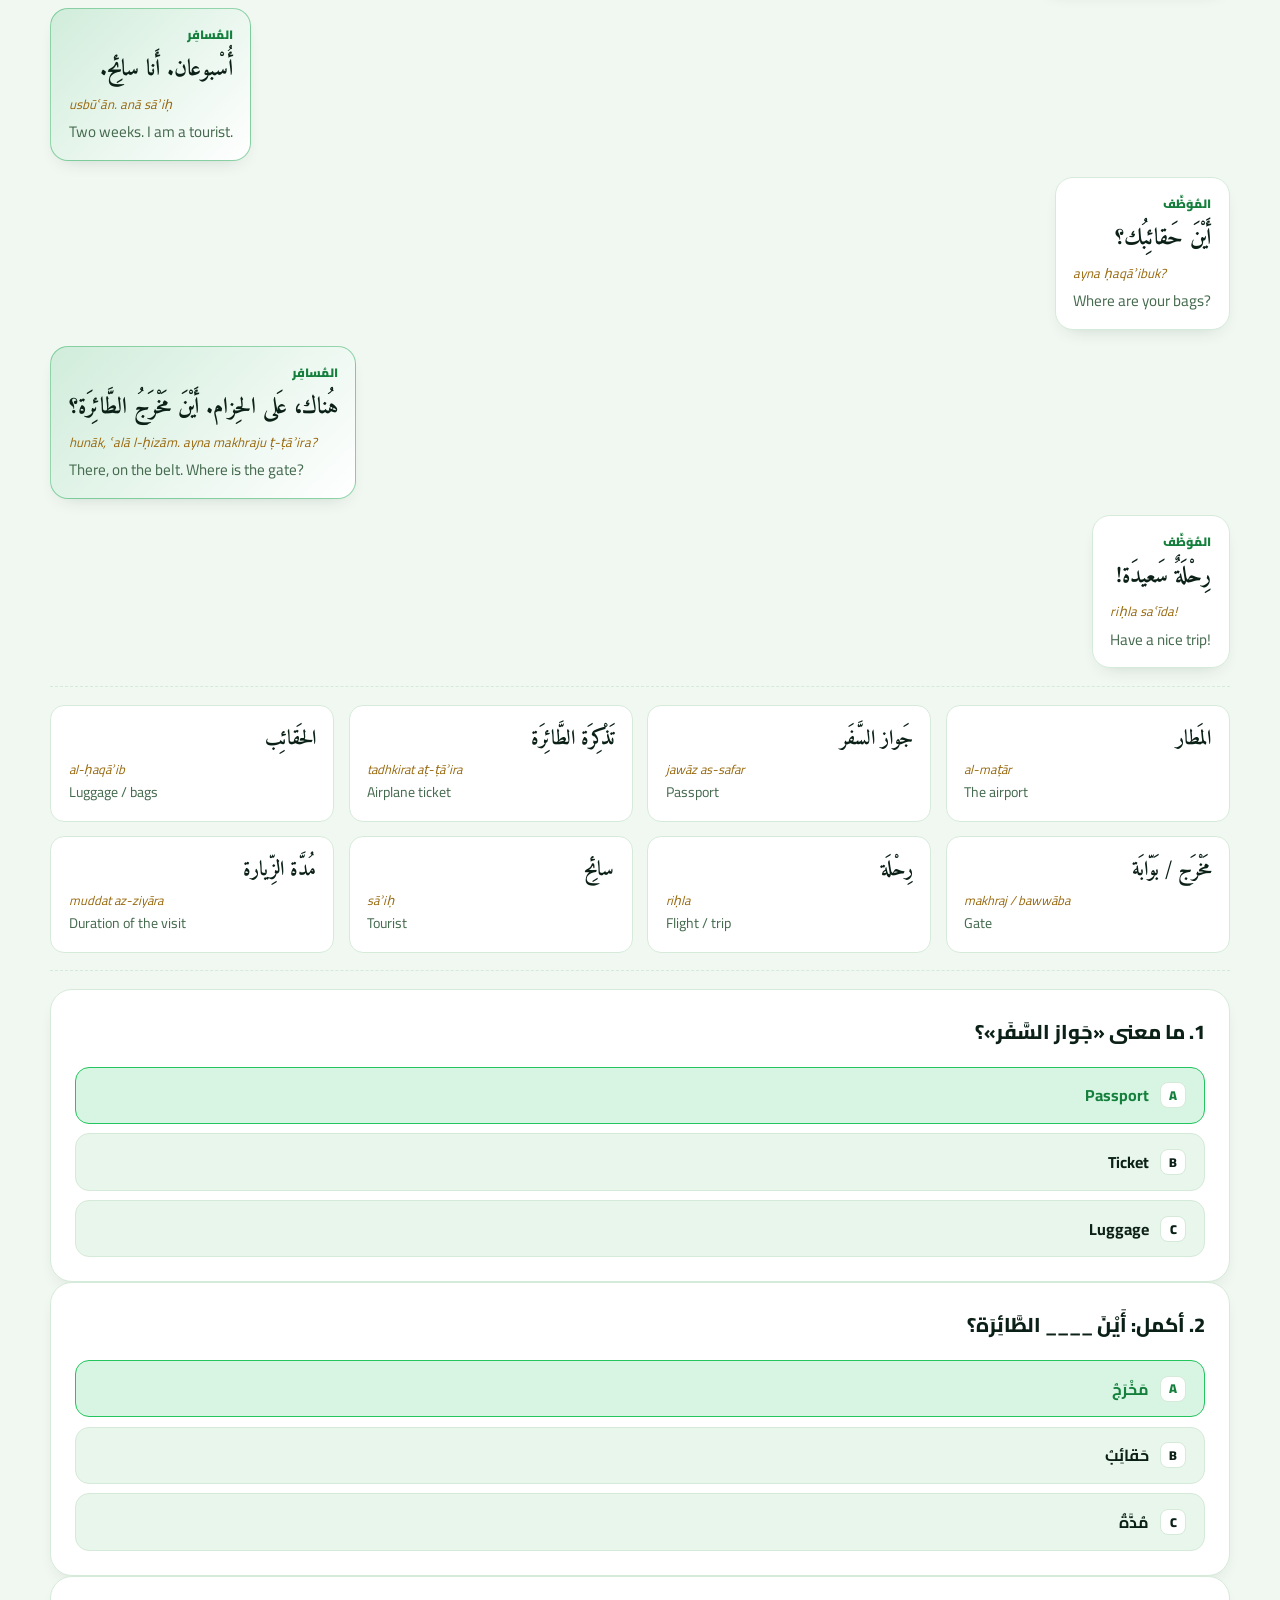
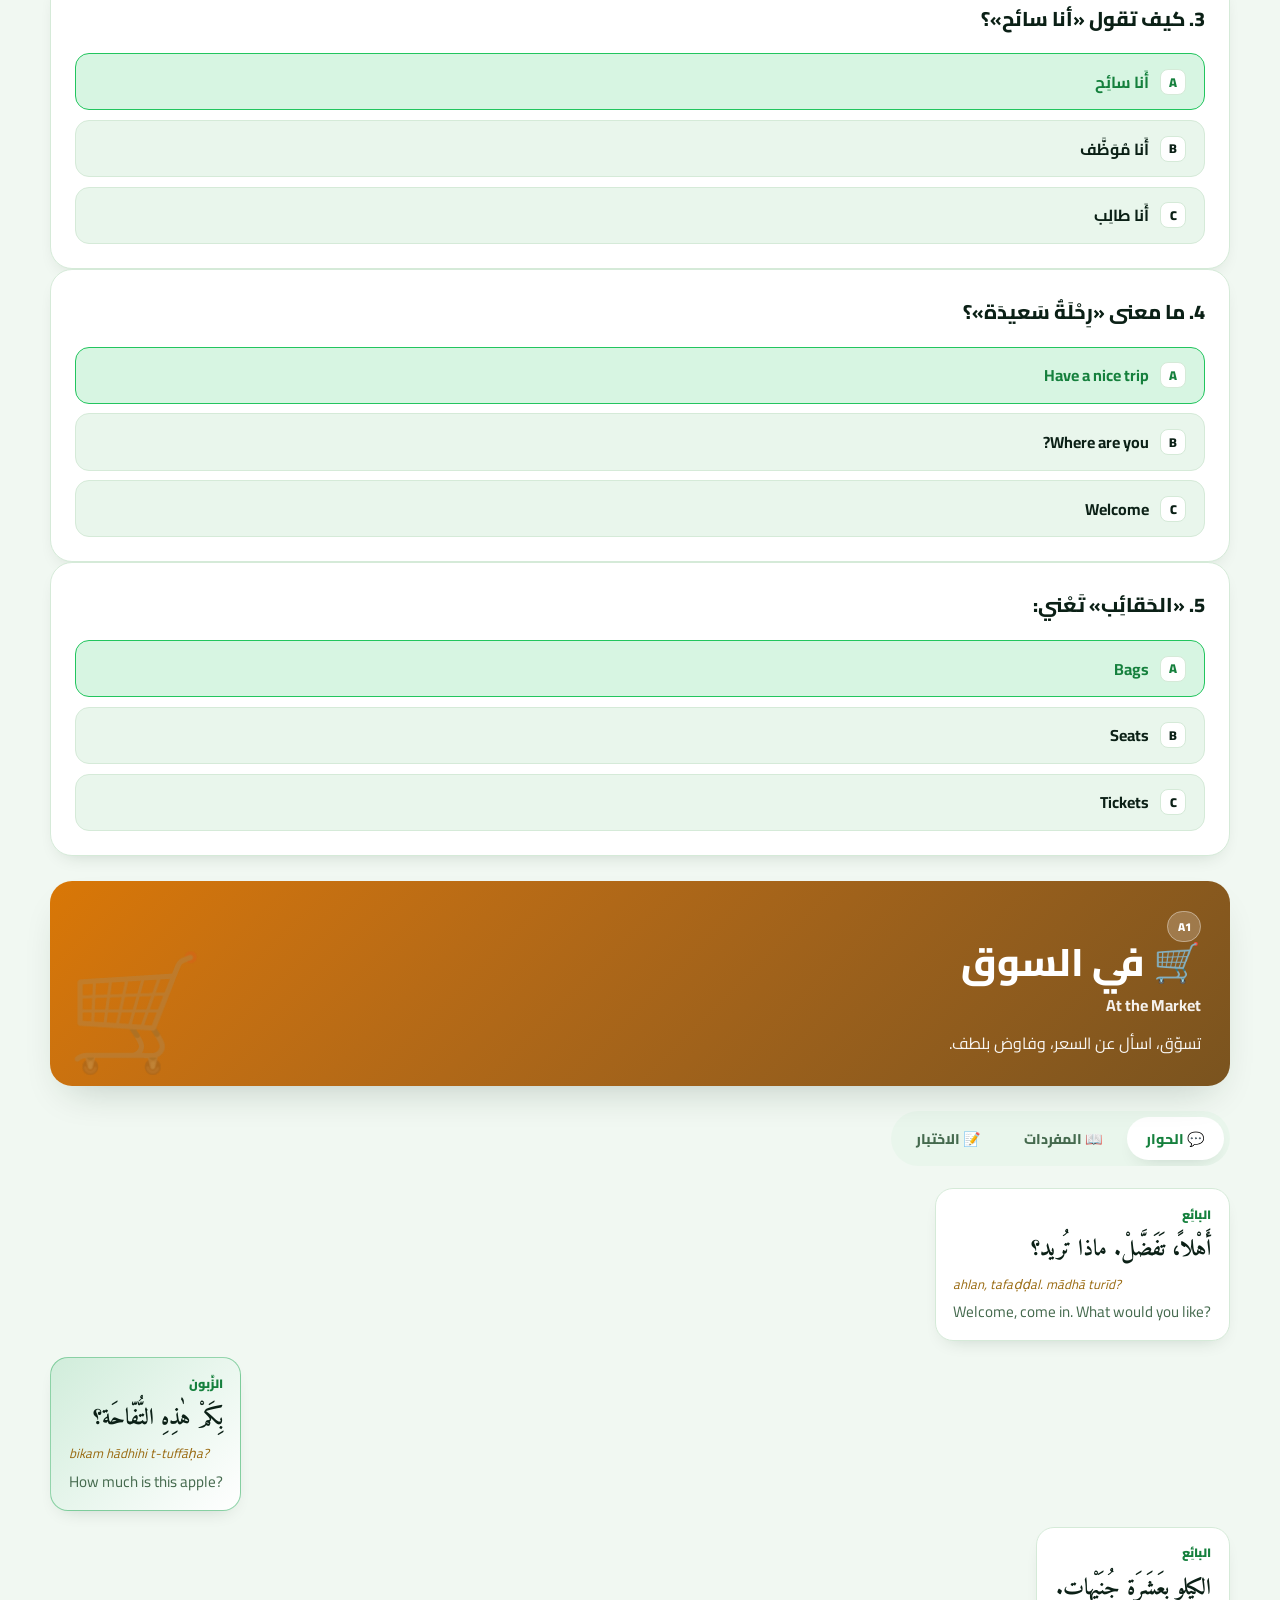
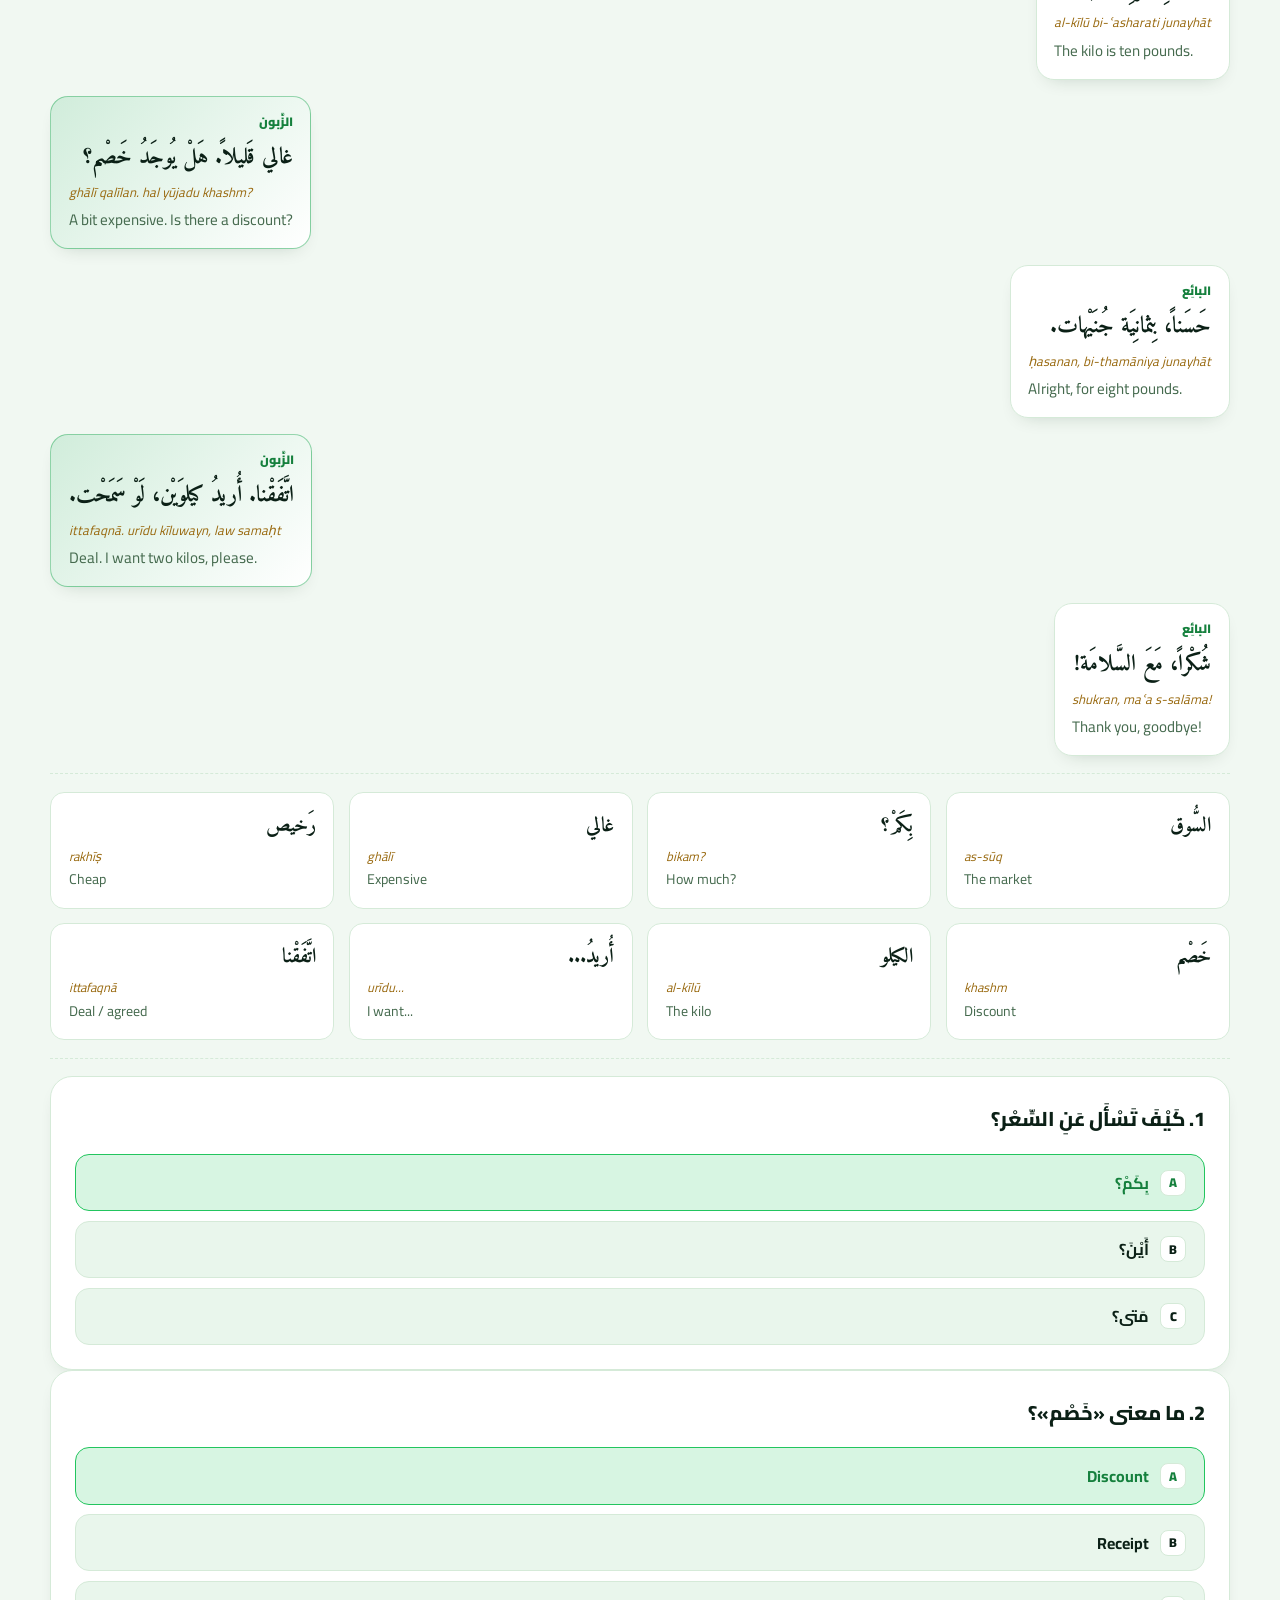
==== commit a033c749: "إضافة صفحة من الكتيب - إضافة صفحة «من نحن» كاملة (عنوان رئيسي جذاب + أقسام قصيرة + أبرز المزايا + زر" ====
--- a/full.html
+++ b/full.html
@@ -5,7 +5,7 @@
 <meta name="viewport" content="width=device-width, initial-scale=1.0" />
 <title>دروس اللغة العربية للناطقين بغيرها — الإمام أحمد شيخ توري جميل</title>
 <!-- same stylesheet as the site -->
-<link rel="stylesheet" href="assets/css/styles.css?v=6" />
+<link rel="stylesheet" href="assets/css/styles.css?v=7" />
 <style>
   /* ---- render the whole site (all views at once) with the site look ---- */
   .panel { display: block !important; }                 /* show dialogue + vocab + quiz together */
@@ -39,9 +39,10 @@
           <span data-i18n="brandSub">للناطقين بغيرها</span>
         </span>
       </a>
-      <nav class="nav">
+      <nav class="nav" id="siteNav">
         <a href="#/" data-i18n="navHome">الرئيسية</a>
         <a href="#lessons" data-i18n="navLessons">الدروس</a>
+        <a href="#about-us" data-i18n="navAboutUs">من نحن</a>
         <a href="#about" data-i18n="navAbout">عن المدرّب</a>
         <a href="#how" data-i18n="navHow">كيف تدرس؟</a>
       </nav>
@@ -71,6 +72,7 @@
         <ul>
           <li><a href="#/" data-i18n="navHome">الرئيسية</a></li>
           <li><a href="#lessons" data-i18n="navLessons">الدروس</a></li>
+          <li><a href="#about-us" data-i18n="navAboutUs">من نحن</a></li>
           <li><a href="#about" data-i18n="navAbout">عن المدرّب</a></li>
           <li><a href="#how" data-i18n="navHow">كيف تدرس؟</a></li>
         </ul>
@@ -94,7 +96,7 @@
   <div class="toast" id="toast" role="status" aria-live="polite"></div>
 
   <script src="assets/js/lessons.js?v=6"></script>
-  <script src="assets/js/app.js?v=6"></script>
+  <script src="assets/js/app.js?v=7"></script>
   <script>
   /* Build one document that contains the home page + every lesson (site design). */
   document.addEventListener("DOMContentLoaded", function () {
@@ -115,7 +117,11 @@
     renderHome();
     parts.push('<section class="pdf-section pdf-home">' + document.querySelector("#app").innerHTML + "</section>");
 
-    // 2) EVERY LESSON
+    // 2) ABOUT US PAGE
+    renderAboutUs();
+    parts.push('<section class="pdf-section pdf-about">' + document.querySelector("#app").innerHTML + "</section>");
+
+    // 3) EVERY LESSON
     LESSONS.forEach(function (l) {
       renderLesson(l.id);
       var html = document.querySelector("#app").innerHTML;
--- a/assets/css/styles.css
+++ b/assets/css/styles.css
@@ -649,10 +649,38 @@
   border-radius: 12px; padding: .5rem .8rem;
 }
 .install-cta { flex: 0 0 auto; }
+
+/* ---------- About us page ---------- */
+.about-hero { padding: 3rem 0 1rem; text-align: center; }
+.about-hero-inner { max-width: 780px; }
+.about-hero h1 { font-size: clamp(1.9rem, 5vw, 3rem); line-height: 1.2; margin: .6rem 0 1rem; }
+.about-hero .lead { color: var(--text-soft); font-size: 1.06rem; max-width: 60ch; margin: 0 auto 1.6rem; }
+.about-hero .hero-cta { justify-content: center; }
+.about-stats { justify-content: center; margin-top: 1.6rem; }
+.about-grid { display: grid; grid-template-columns: repeat(auto-fit, minmax(280px, 1fr)); gap: 1.3rem; align-items: start; }
+.about-card { background: var(--surface); border: 1px solid var(--line); border-radius: var(--radius); padding: 1.6rem 1.8rem; box-shadow: var(--shadow-sm); }
+.about-card p { color: var(--text-soft); }
+.about-card p:last-child { margin-bottom: 0; }
+.about-facts { margin-top: 1.2rem; }
+.contact-card { max-width: 760px; margin-inline: auto; text-align: center; background: linear-gradient(135deg, var(--surface), var(--surface-2)); border: 1px solid var(--line); border-radius: var(--radius); padding: 2rem 1.8rem; box-shadow: var(--shadow-sm); }
+.contact-card .kicker { color: var(--brand-1); font-weight: 900; font-size: .82rem; letter-spacing: 1px; text-transform: uppercase; }
+html[data-theme="dark"] .contact-card .kicker { color: var(--brand-3); }
+.contact-card h2 { font-size: clamp(1.4rem, 3.4vw, 2rem); margin: .5rem 0 .5rem; }
+.contact-card p { color: var(--text-soft); max-width: 56ch; margin: 0 auto 1.3rem; }
+.contact-actions { display: flex; gap: .7rem; flex-wrap: wrap; justify-content: center; }
+.contact-hint { font-size: .82rem; color: var(--text-soft); margin-top: .9rem; }
+.about-back { margin-top: 1rem; }
+.nav-toggle { display: none; }
+
 @media (max-width: 640px) {
   .install-card { padding: 1.2rem; gap: 1rem; }
   .install-cta { width: 100%; justify-content: center; }
+  .nav-toggle { display: inline-grid; }
+  .nav { display: none; }
+  .nav.open { display: flex; position: absolute; top: 100%; inset-inline: 1rem; flex-direction: column; background: var(--bg-soft); border: 1px solid var(--line); border-radius: var(--radius-sm); padding: .5rem; box-shadow: var(--shadow); z-index: 60; }
+  .header-inner { position: relative; }
 }
 @media print {
   .install-section { display: none !important; }
-}
+  .nav-toggle, .contact-actions { display: none !important; }
+}
